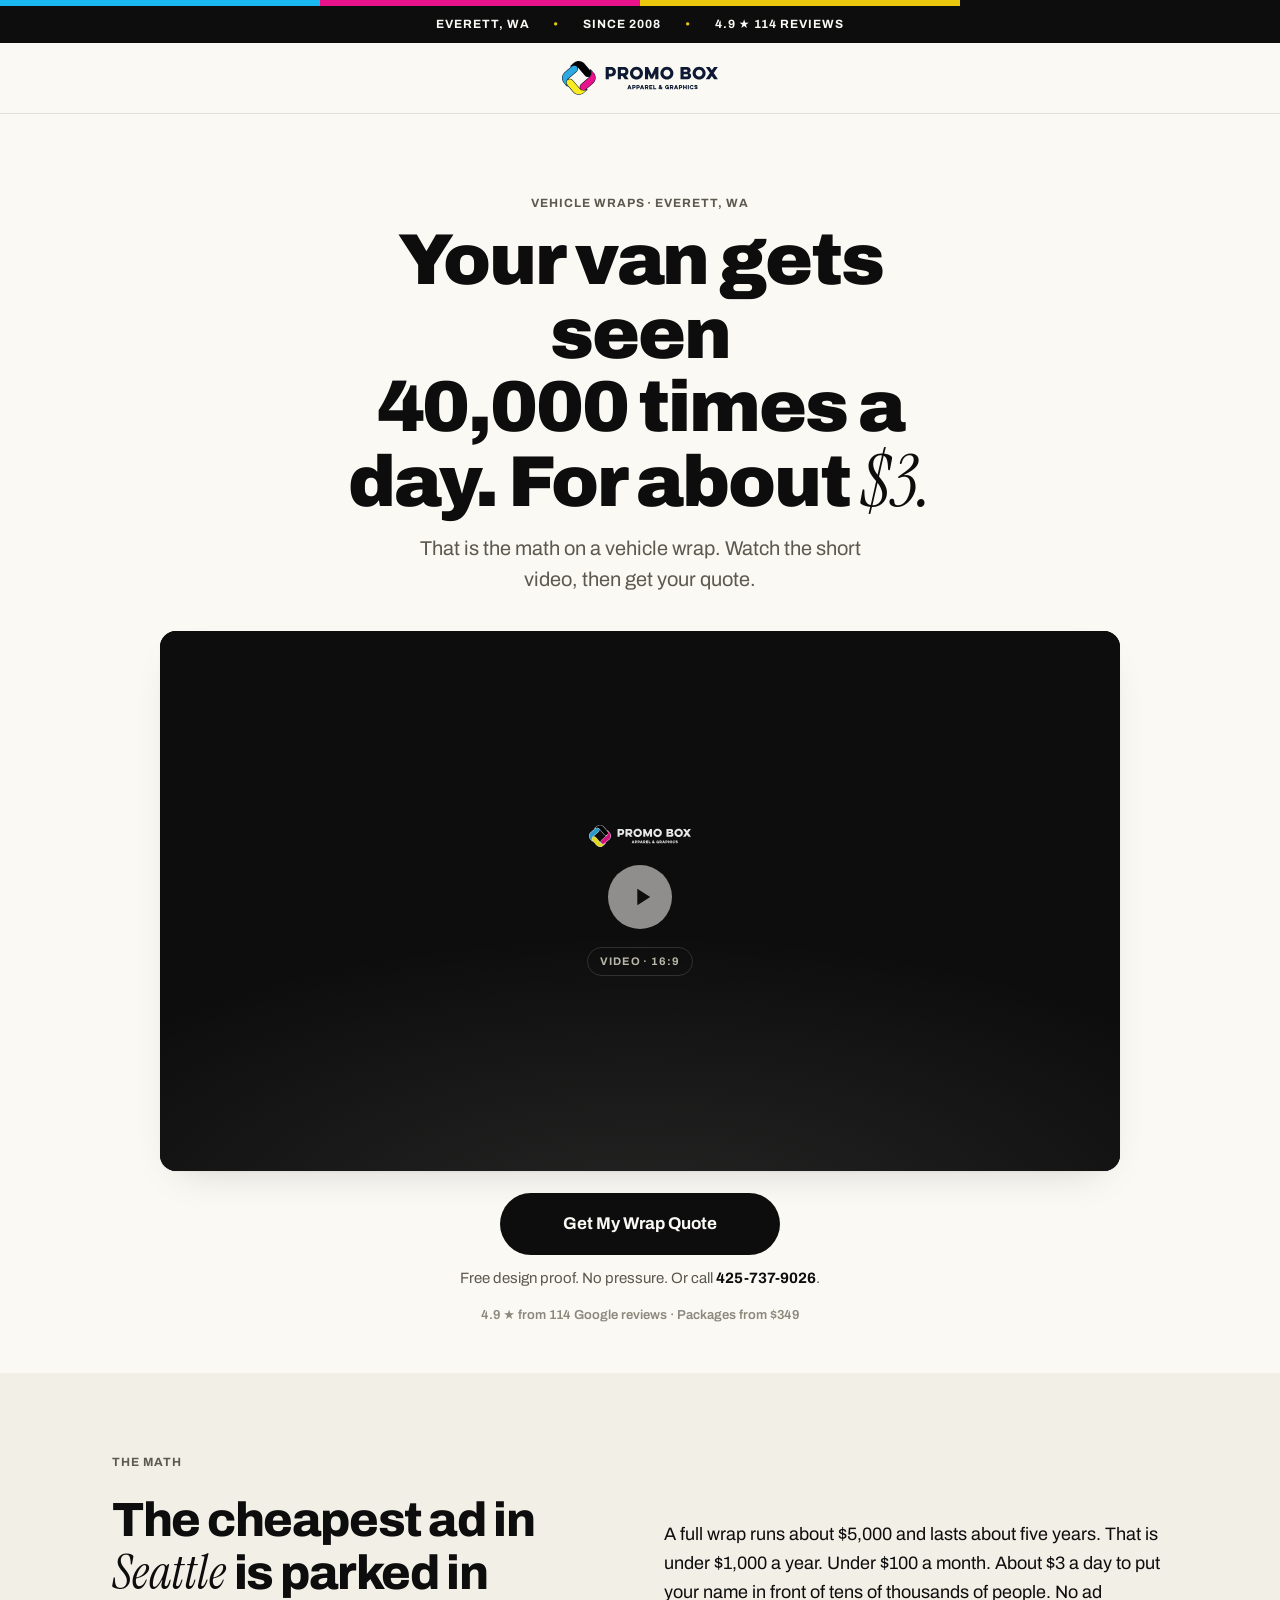
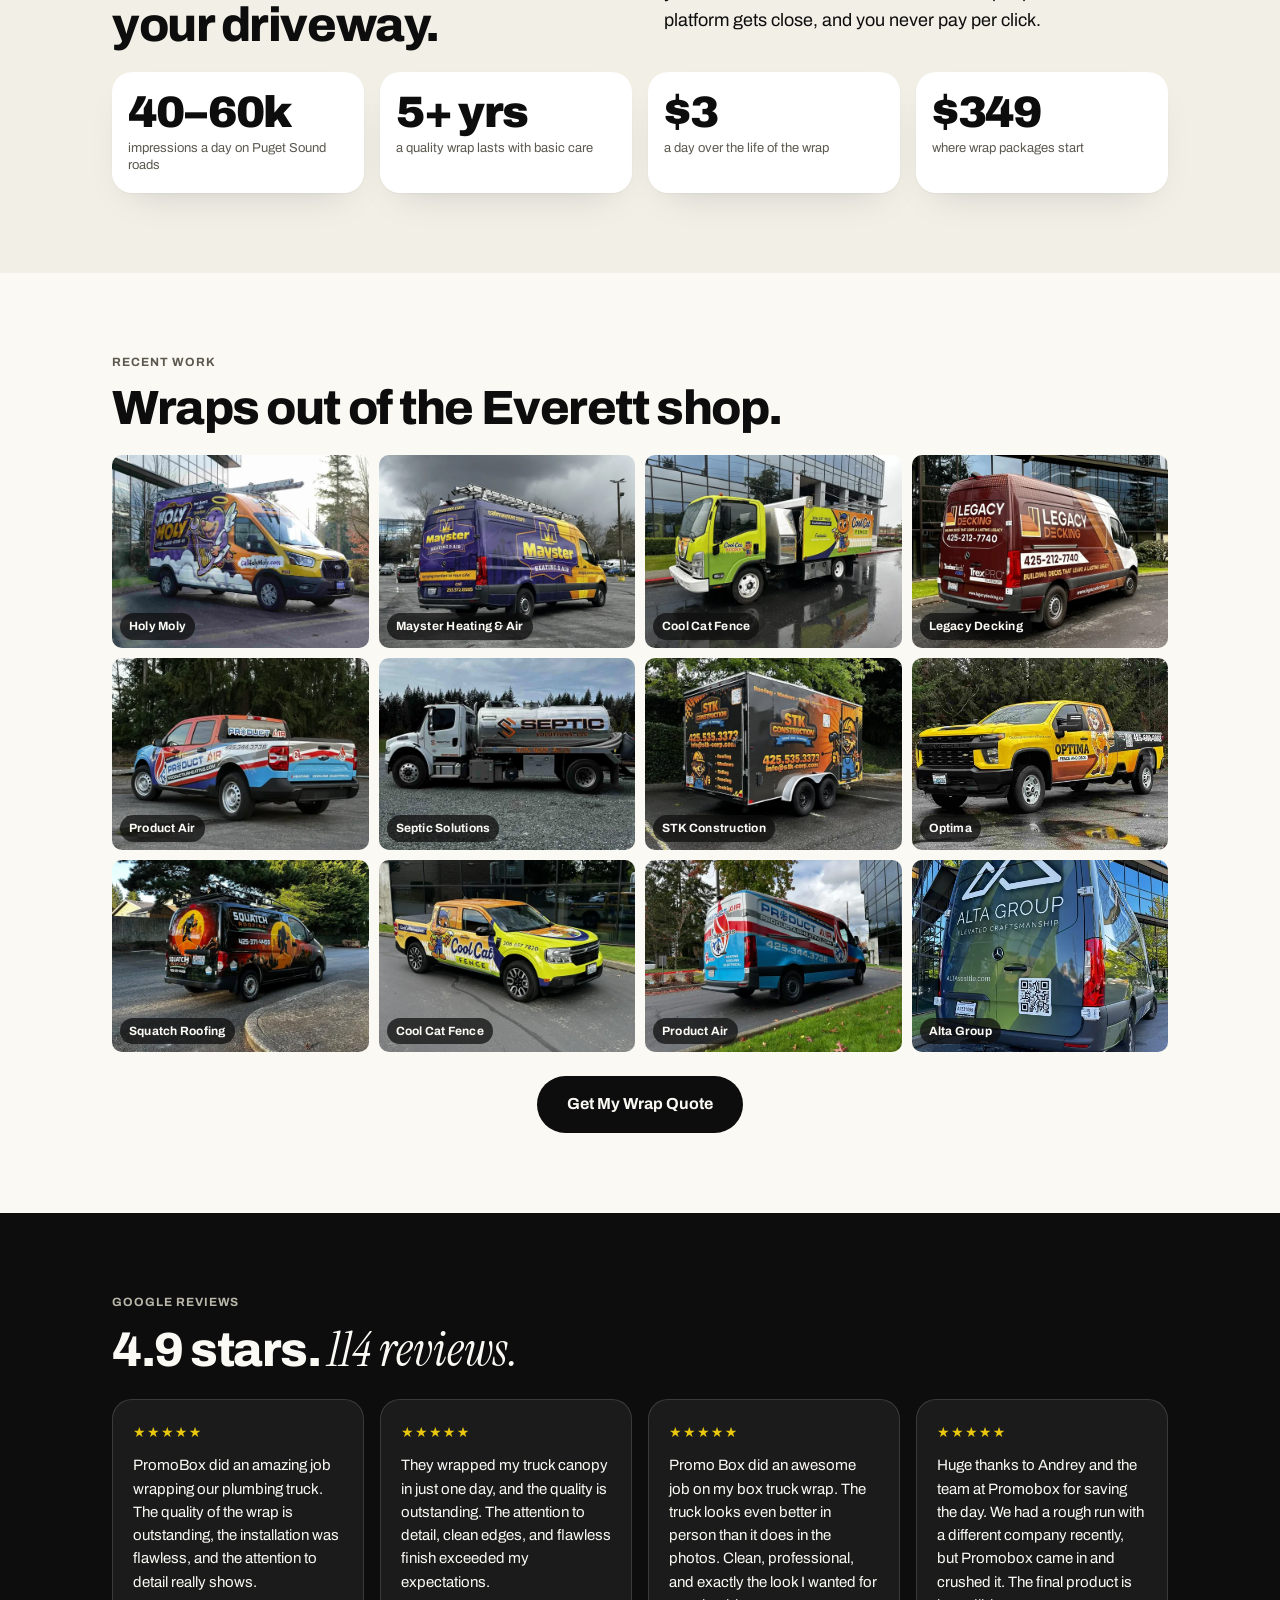
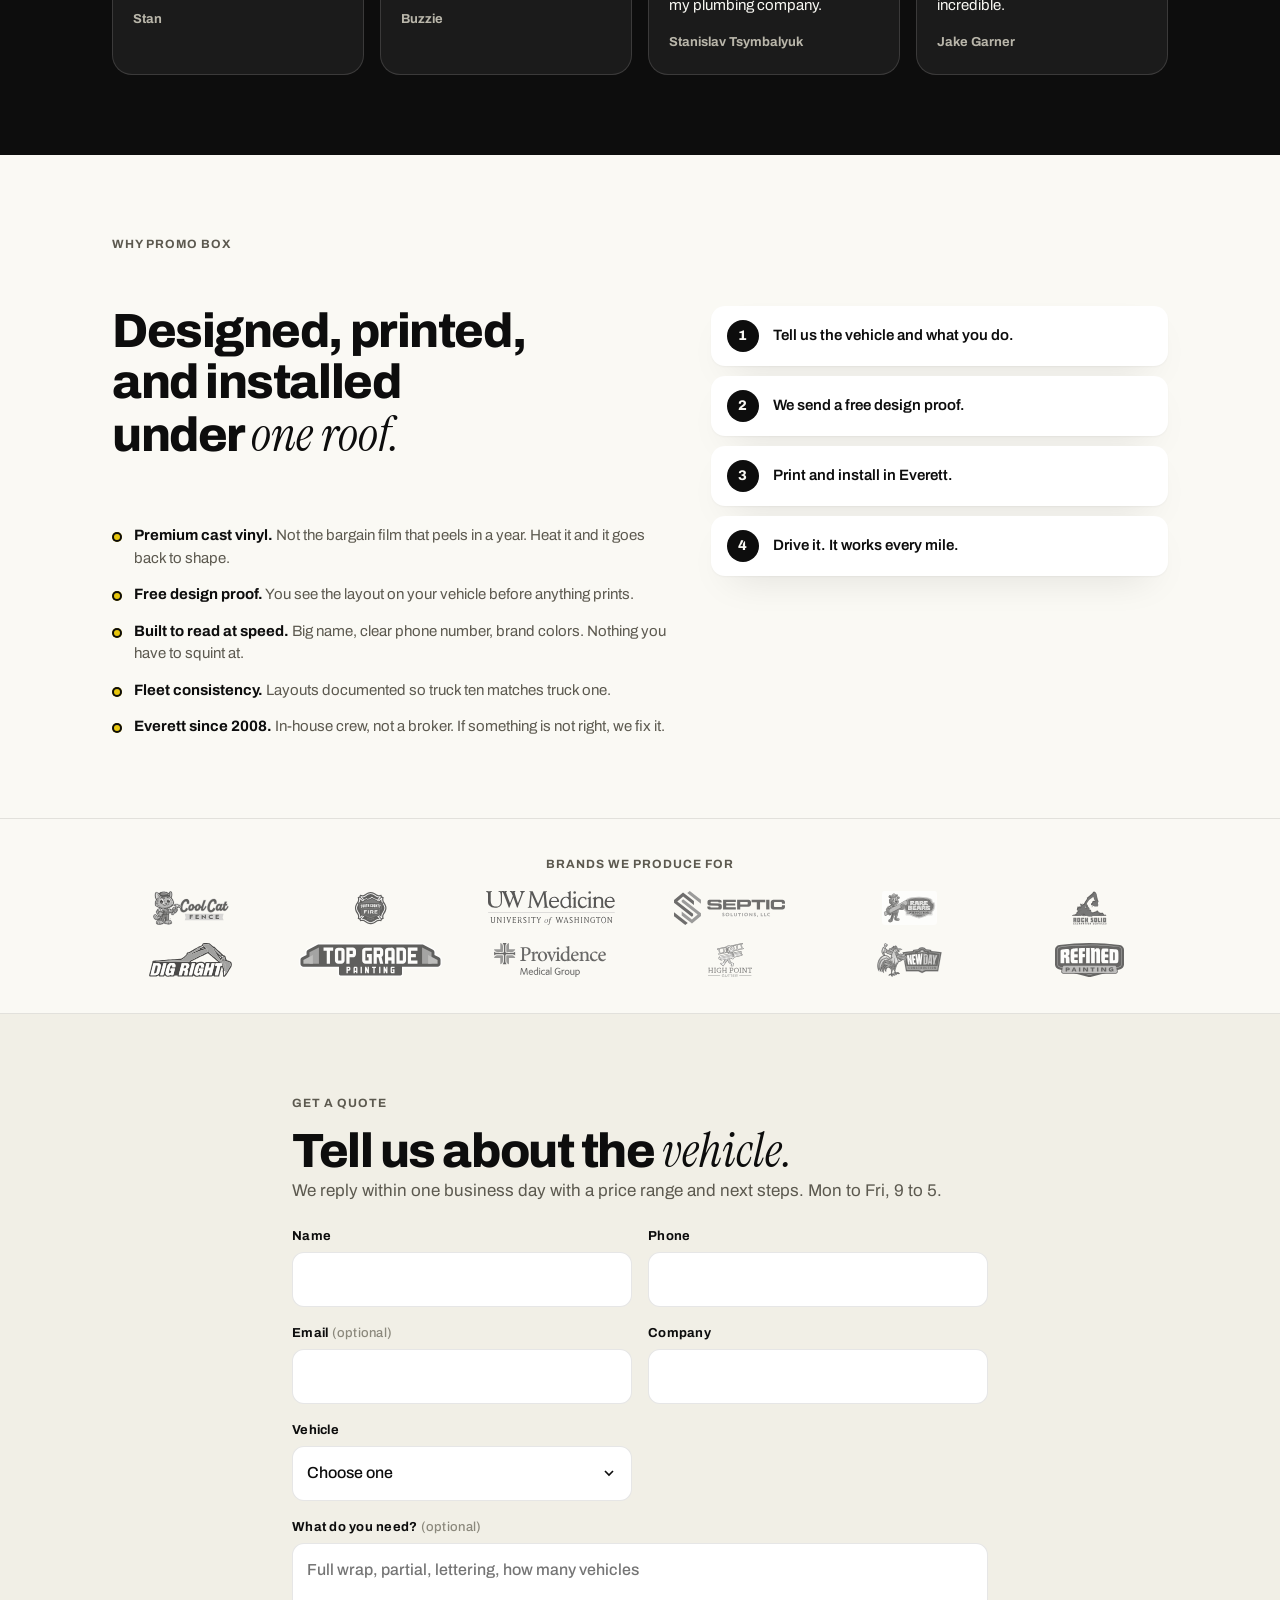
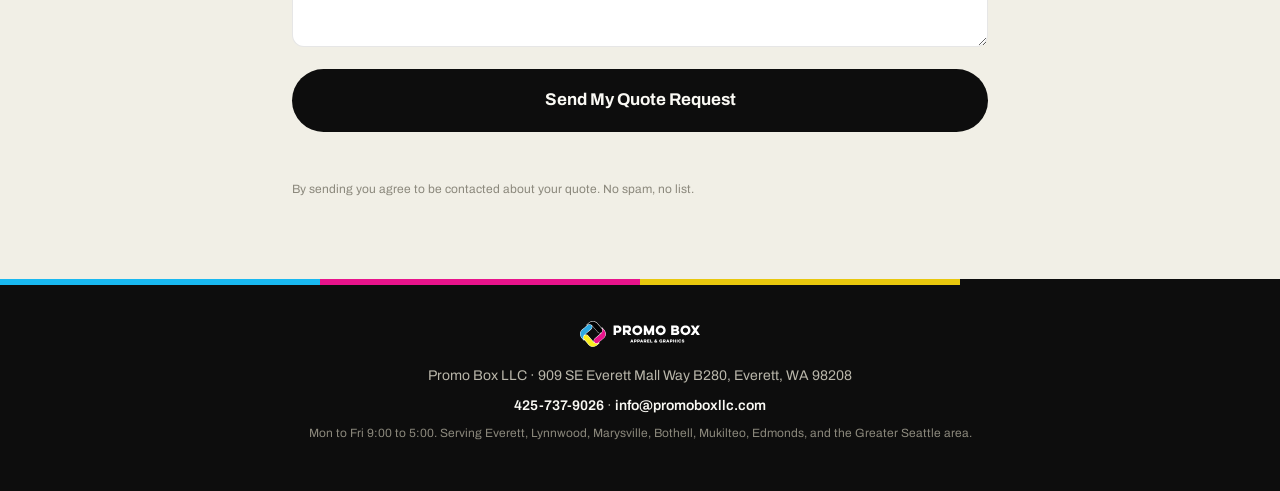
==== index.html @ 8020ee24 "Promo Box VSL funnel: mobile-first page, 16:9 video slot, quote form, lead worker Co-Authored-By: Cl" ====
<!doctype html>
<html lang="en">
<head>
<meta charset="utf-8">
<meta name="viewport" content="width=device-width, initial-scale=1, viewport-fit=cover">
<title>Vehicle Wraps in Everett, WA | Promo Box</title>
<meta name="description" content="A wrapped van gets seen 40 to 60 thousand times a day for about $3. Promo Box designs, prints, and installs vehicle wraps in Everett, WA. Packages from $349.">
<meta name="robots" content="noindex, nofollow">
<meta property="og:title" content="Your van gets seen 40,000 times a day. For about $3.">
<meta property="og:description" content="Vehicle wraps designed, printed, and installed in Everett, WA since 2008. Watch the video, get a quote.">
<meta property="og:image" content="assets/wraps/holymoly-van-1200.webp">
<link rel="icon" type="image/png" href="assets/favicon.png">
<link rel="preconnect" href="https://fonts.googleapis.com">
<link rel="preconnect" href="https://fonts.gstatic.com" crossorigin>
<link rel="stylesheet" href="https://fonts.googleapis.com/css2?family=Archivo:wght@400;500;600;700;800;900&family=Instrument+Serif:ital@0;1&display=swap">
<link rel="stylesheet" href="styles.css?v=1">
</head>
<body>

<div class="cmyk-bar" aria-hidden="true"><span></span><span></span><span></span><span></span></div>

<div class="announce"><div class="announce-inner">
  <span>Everett, WA</span><span class="dot">•</span><span>Since 2008</span><span class="dot">•</span><span>4.9 ★ 114 reviews</span>
</div></div>

<header class="site-header">
  <span class="logo"><img src="assets/logo.svg" alt="Promo Box Apparel &amp; Graphics" width="299" height="65"></span>
</header>

<main>

<section class="hero" id="top">
  <div class="wrap">
    <p class="eyebrow">Vehicle wraps · Everett, WA</p>
    <h1>Your van gets seen <span class="nowrap">40,000 times</span> a day. <span class="nowrap">For about <span class="em">$3.</span></span></h1>
    <p class="sub">That is the math on a vehicle wrap. Watch the short video, then get your quote.</p>
  </div>

  <div class="vsl-wrap">
    <div class="vsl" id="vsl" data-state="empty">
      <div class="vsl-placeholder" aria-label="Video">
        <img class="vsl-mark" src="assets/logo-white.svg" alt="" width="299" height="65">
        <button class="vsl-play" type="button" aria-label="Play video">
          <svg viewBox="0 0 24 24" width="28" height="28" aria-hidden="true"><path d="M8 5v14l11-7z" fill="currentColor"/></svg>
        </button>
        <span class="vsl-slot-label">Video · 16:9</span>
      </div>
    </div>
  </div>

  <div class="wrap hero-cta" id="hero-cta">
    <a class="btn btn-primary btn-lg" href="#quote">Get My Wrap Quote</a>
    <p class="cta-note">Free design proof. No pressure. Or call <a href="tel:+14257379026">425-737-9026</a>.</p>
    <p class="proof-line">4.9 ★ from 114 Google reviews · Packages from $349</p>
  </div>
</section>

<section class="math">
  <div class="wrap">
    <p class="eyebrow">The math</p>
    <h2>The cheapest ad in <span class="em">Seattle</span> is parked in your driveway.</h2>
    <div class="stats">
      <div class="stat"><strong>40–60k</strong><span>impressions a day on Puget Sound roads</span></div>
      <div class="stat"><strong>5+ yrs</strong><span>a quality wrap lasts with basic care</span></div>
      <div class="stat"><strong>$3</strong><span>a day over the life of the wrap</span></div>
      <div class="stat"><strong>$349</strong><span>where wrap packages start</span></div>
    </div>
    <p class="math-copy">A full wrap runs about $5,000 and lasts about five years. That is under $1,000 a year. Under $100 a month. About $3 a day to put your name in front of tens of thousands of people. No ad platform gets close, and you never pay per click.</p>
  </div>
</section>

<section class="work">
  <div class="wrap">
    <p class="eyebrow">Recent work</p>
    <h2>Wraps out of the Everett shop.</h2>
  </div>
  <div class="grid" id="work-grid">
    <figure><img src="assets/wraps/holymoly-van-640.webp" srcset="/assets/wraps/holymoly-van-640.webp 640w, /assets/wraps/holymoly-van-1200.webp 1200w" sizes="(min-width:720px) 33vw, 50vw" alt="Holy Moly van wrap" loading="lazy" width="1200" height="900"><figcaption>Holy Moly</figcaption></figure>
    <figure><img src="assets/wraps/mayster-van-640.webp" srcset="/assets/wraps/mayster-van-640.webp 640w, /assets/wraps/mayster-van-1200.webp 1200w" sizes="(min-width:720px) 33vw, 50vw" alt="Mayster Heating and Air van wrap" loading="lazy" width="1200" height="900"><figcaption>Mayster Heating &amp; Air</figcaption></figure>
    <figure><img src="assets/wraps/coolcat-truck-640.webp" srcset="/assets/wraps/coolcat-truck-640.webp 640w, /assets/wraps/coolcat-truck-1200.webp 1200w" sizes="(min-width:720px) 33vw, 50vw" alt="Cool Cat Fence truck wrap" loading="lazy" width="1200" height="900"><figcaption>Cool Cat Fence</figcaption></figure>
    <figure><img src="assets/wraps/legacy-decking-van-640.webp" srcset="/assets/wraps/legacy-decking-van-640.webp 640w, /assets/wraps/legacy-decking-van-1200.webp 1200w" sizes="(min-width:720px) 33vw, 50vw" alt="Legacy Decking van wrap" loading="lazy" width="1200" height="900"><figcaption>Legacy Decking</figcaption></figure>
    <figure><img src="assets/wraps/productair-pickup-640.webp" srcset="/assets/wraps/productair-pickup-640.webp 640w, /assets/wraps/productair-pickup-1200.webp 1200w" sizes="(min-width:720px) 33vw, 50vw" alt="Product Air pickup wrap" loading="lazy" width="1200" height="900"><figcaption>Product Air</figcaption></figure>
    <figure><img src="assets/wraps/septic-truck-640.webp" srcset="/assets/wraps/septic-truck-640.webp 640w, /assets/wraps/septic-truck-1200.webp 1200w" sizes="(min-width:720px) 33vw, 50vw" alt="Septic Solutions truck wrap" loading="lazy" width="1200" height="900"><figcaption>Septic Solutions</figcaption></figure>
    <figure><img src="assets/wraps/stk-trailer-640.webp" srcset="/assets/wraps/stk-trailer-640.webp 640w, /assets/wraps/stk-trailer-1200.webp 1200w" sizes="(min-width:720px) 33vw, 50vw" alt="STK Construction trailer wrap" loading="lazy" width="1200" height="900"><figcaption>STK Construction</figcaption></figure>
    <figure><img src="assets/wraps/optima-pickup-640.webp" srcset="/assets/wraps/optima-pickup-640.webp 640w, /assets/wraps/optima-pickup-1200.webp 1200w" sizes="(min-width:720px) 33vw, 50vw" alt="Optima pickup wrap" loading="lazy" width="1200" height="900"><figcaption>Optima</figcaption></figure>
    <figure><img src="assets/wraps/squatch-van-640.webp" srcset="/assets/wraps/squatch-van-640.webp 640w, /assets/wraps/squatch-van-1200.webp 1200w" sizes="(min-width:720px) 33vw, 50vw" alt="Squatch Roofing van wrap" loading="lazy" width="1200" height="900"><figcaption>Squatch Roofing</figcaption></figure>
    <figure><img src="assets/wraps/coolcat-pickup-640.webp" srcset="/assets/wraps/coolcat-pickup-640.webp 640w, /assets/wraps/coolcat-pickup-1200.webp 1200w" sizes="(min-width:720px) 33vw, 50vw" alt="Cool Cat Fence pickup wrap" loading="lazy" width="1200" height="900"><figcaption>Cool Cat Fence</figcaption></figure>
    <figure><img src="assets/wraps/productair-van-640.webp" srcset="/assets/wraps/productair-van-640.webp 640w, /assets/wraps/productair-van-1200.webp 1200w" sizes="(min-width:720px) 33vw, 50vw" alt="Product Air van wrap" loading="lazy" width="1200" height="900"><figcaption>Product Air</figcaption></figure>
    <figure><img src="assets/wraps/alta-van-640.webp" srcset="/assets/wraps/alta-van-640.webp 640w, /assets/wraps/alta-van-1200.webp 1200w" sizes="(min-width:720px) 33vw, 50vw" alt="Alta Group van wrap" loading="lazy" width="1200" height="900"><figcaption>Alta Group</figcaption></figure>
  </div>
  <div class="wrap center"><a class="btn btn-primary" href="#quote">Get My Wrap Quote</a></div>
</section>

<section class="reviews">
  <div class="wrap">
    <p class="eyebrow">Google reviews</p>
    <h2>4.9 stars. <span class="em">114 reviews.</span></h2>
    <div class="review-list">
      <blockquote><span class="stars">★★★★★</span><p>PromoBox did an amazing job wrapping our plumbing truck. The quality of the wrap is outstanding, the installation was flawless, and the attention to detail really shows.</p><cite>Stan</cite></blockquote>
      <blockquote><span class="stars">★★★★★</span><p>They wrapped my truck canopy in just one day, and the quality is outstanding. The attention to detail, clean edges, and flawless finish exceeded my expectations.</p><cite>Buzzie</cite></blockquote>
      <blockquote><span class="stars">★★★★★</span><p>Promo Box did an awesome job on my box truck wrap. The truck looks even better in person than it does in the photos. Clean, professional, and exactly the look I wanted for my plumbing company.</p><cite>Stanislav Tsymbalyuk</cite></blockquote>
      <blockquote><span class="stars">★★★★★</span><p>Huge thanks to Andrey and the team at Promobox for saving the day. We had a rough run with a different company recently, but Promobox came in and crushed it. The final product is incredible.</p><cite>Jake Garner</cite></blockquote>
    </div>
  </div>
</section>

<section class="why">
  <div class="wrap">
    <p class="eyebrow">Why Promo Box</p>
    <h2>Designed, printed, and installed under <span class="em">one roof.</span></h2>
    <ul class="why-list">
      <li><strong>Premium cast vinyl.</strong> Not the bargain film that peels in a year. Heat it and it goes back to shape.</li>
      <li><strong>Free design proof.</strong> You see the layout on your vehicle before anything prints.</li>
      <li><strong>Built to read at speed.</strong> Big name, clear phone number, brand colors. Nothing you have to squint at.</li>
      <li><strong>Fleet consistency.</strong> Layouts documented so truck ten matches truck one.</li>
      <li><strong>Everett since 2008.</strong> In-house crew, not a broker. If something is not right, we fix it.</li>
    </ul>
    <div class="steps">
      <div class="step"><span>1</span><p>Tell us the vehicle and what you do.</p></div>
      <div class="step"><span>2</span><p>We send a free design proof.</p></div>
      <div class="step"><span>3</span><p>Print and install in Everett.</p></div>
      <div class="step"><span>4</span><p>Drive it. It works every mile.</p></div>
    </div>
  </div>
</section>

<section class="partners">
  <div class="wrap">
    <p class="eyebrow center">Brands we produce for</p>
    <div class="logo-row">
      <img src="assets/logos/cool-cat-logo-color.svg" alt="Cool Cat Fence" loading="lazy">
      <img src="assets/logos/south-county-fire.svg" alt="South County Fire" loading="lazy">
      <img src="assets/logos/uw-medicine.svg" alt="UW Medicine" loading="lazy">
      <img src="assets/logos/septic-solutions.svg" alt="Septic Solutions" loading="lazy">
      <img src="assets/logos/rare-bears-small-sti.svg" alt="Rare Bears Fencing" loading="lazy">
      <img src="assets/logos/rock-solid.svg" alt="Rock Solid" loading="lazy">
      <img src="assets/logos/dig-right.svg" alt="Dig Right" loading="lazy">
      <img src="assets/logos/top-grade.svg" alt="Top Grade" loading="lazy">
      <img src="assets/logos/providence.svg" alt="Providence" loading="lazy">
      <img src="assets/logos/high-point.svg" alt="High Point" loading="lazy">
      <img src="assets/logos/new-day.svg" alt="New Day" loading="lazy">
      <img src="assets/logos/refined.svg" alt="Refined" loading="lazy">
    </div>
  </div>
</section>

<section class="quote" id="quote">
  <div class="wrap">
    <p class="eyebrow">Get a quote</p>
    <h2>Tell us about the <span class="em">vehicle.</span></h2>
    <p class="sub">We reply within one business day with a price range and next steps. Mon to Fri, 9 to 5.</p>
    <form id="quote-form" novalidate>
      <label>Name<input type="text" name="name" autocomplete="name" required></label>
      <label>Phone<input type="tel" name="phone" autocomplete="tel" inputmode="tel" required></label>
      <label><span class="lbl">Email <span class="opt">(optional)</span></span><input type="email" name="email" autocomplete="email" inputmode="email"></label>
      <label>Company<input type="text" name="company_name" autocomplete="organization"></label>
      <label>Vehicle
        <select name="vehicle" required>
          <option value="">Choose one</option>
          <option>Van</option><option>Pickup truck</option><option>Box truck</option><option>Trailer</option><option>Car or SUV</option><option>Fleet (3 or more)</option><option>Other</option>
        </select>
      </label>
      <label><span class="lbl">What do you need? <span class="opt">(optional)</span></span><textarea name="description" rows="3" placeholder="Full wrap, partial, lettering, how many vehicles"></textarea></label>
      <div class="hp" aria-hidden="true"><label>Website<input type="text" name="website" tabindex="-1" autocomplete="off"></label></div>
      <button class="btn btn-primary btn-lg" type="submit">Send My Quote Request</button>
      <p class="form-status" id="form-status" role="status" aria-live="polite"></p>
      <p class="micro">By sending you agree to be contacted about your quote. No spam, no list.</p>
    </form>
    <div class="form-done" id="form-done" hidden>
      <h3>Got it.</h3>
      <p>We will call or text within one business day. Need it faster? Call <a href="tel:+14257379026">425-737-9026</a>.</p>
    </div>
  </div>
</section>

</main>

<footer class="site-footer">
  <div class="cmyk-bar" aria-hidden="true"><span></span><span></span><span></span><span></span></div>
  <div class="wrap">
    <img class="footer-logo" src="assets/logo-white.svg" alt="Promo Box" width="299" height="65">
    <p>Promo Box LLC · 909 SE Everett Mall Way B280, Everett, WA 98208</p>
    <p><a href="tel:+14257379026">425-737-9026</a> · <a href="mailto:info@promoboxllc.com">info@promoboxllc.com</a></p>
    <p class="micro">Mon to Fri 9:00 to 5:00. Serving Everett, Lynnwood, Marysville, Bothell, Mukilteo, Edmonds, and the Greater Seattle area.</p>
  </div>
</footer>

<div class="sticky-cta" id="sticky-cta" hidden>
  <a class="btn btn-primary" href="#quote">Get My Wrap Quote</a>
  <a class="btn btn-ghost on-dark" href="tel:+14257379026" aria-label="Call 425-737-9026">Call</a>
</div>

<script src="app.js?v=1" defer></script>
</body>
</html>
---- styles.css ----
/* PROMO BOX VSL funnel. Brand law: ~/promobox-store/site/styles.css ("Press Check"). Mobile first. */
:root {
  --canvas:#FAF9F4; --card:#F1EFE6; --white:#fff; --ink:#0D0D0D; --ink-2:#5C594F; --ink-3:#8B887C;
  --on-dark:#FAF9F4; --on-dark-sub:#B9B6AA; --yellow:#E8C70D; --yellow-ink:#141200; --navy:#0B2D74;
  --magenta:#E8138B; --cyan:#19B8F0; --line:rgba(13,13,13,.10); --line-dark:rgba(250,249,244,.14);
  --r-card:20px; --r-media:16px; --r-input:12px; --r-pill:999px;
  --shadow-card:0 1px 2px rgba(13,13,13,.04),0 16px 40px -20px rgba(13,13,13,.18);
  --max-w:1120px; --gutter:20px; --sec-y:56px;
  --ease:cubic-bezier(.2,.7,.3,1); --fast:150ms;
  --disp:'Archivo',system-ui,sans-serif; --serif:'Instrument Serif',Georgia,serif;
}
*{margin:0;padding:0;box-sizing:border-box}
html{scroll-behavior:smooth;-webkit-text-size-adjust:100%}
@media (prefers-reduced-motion:reduce){html{scroll-behavior:auto}*,*::before,*::after{animation:none!important;transition:none!important}}
body{font-family:var(--disp);font-size:1rem;line-height:1.55;color:var(--ink);background:var(--canvas);overflow-x:hidden}
img{max-width:100%;display:block}
a{color:inherit}
button,input,select,textarea{font:inherit}
[hidden]{display:none!important}
.wrap{max-width:var(--max-w);margin:0 auto;padding:0 var(--gutter)}
.center{text-align:center}
.nowrap{white-space:nowrap}

/* type */
h1{font-size:clamp(2.1rem,8.5vw,4.5rem);font-weight:900;line-height:1.02;letter-spacing:-.03em}
h2{font-size:clamp(1.75rem,6.5vw,3rem);font-weight:800;line-height:1.08;letter-spacing:-.03em}
h3{font-size:1.5rem;font-weight:800;letter-spacing:-.01em;line-height:1.2}
.em{font-family:var(--serif);font-style:italic;font-weight:400;letter-spacing:0}
.eyebrow{font-size:.75rem;font-weight:700;letter-spacing:.08em;text-transform:uppercase;color:var(--ink-2);margin-bottom:12px}
.sub{font-size:1.0625rem;color:var(--ink-2);line-height:1.55}
.micro{font-size:.75rem;color:var(--ink-3)}

/* devices */
.cmyk-bar{display:flex;height:6px;width:100%}
.cmyk-bar span{flex:1}
.cmyk-bar span:nth-child(1){background:var(--cyan)}
.cmyk-bar span:nth-child(2){background:var(--magenta)}
.cmyk-bar span:nth-child(3){background:var(--yellow)}
.cmyk-bar span:nth-child(4){background:var(--ink)}

/* buttons */
.btn{display:inline-flex;align-items:center;justify-content:center;gap:8px;border-radius:var(--r-pill);font-weight:700;text-decoration:none;border:none;cursor:pointer;
  transition:background var(--fast) var(--ease),color var(--fast) var(--ease),transform var(--fast) var(--ease)}
.btn:active{transform:scale(.98)}
.btn:focus-visible{outline:3px solid var(--navy);outline-offset:2px}
.btn-primary{background:var(--ink);color:var(--on-dark);padding:16px 30px;font-size:1rem}
.btn-primary:hover{background:var(--yellow);color:var(--yellow-ink)}
.btn-primary:disabled{background:var(--ink-3);cursor:not-allowed}
.btn-lg{padding:18px 32px;font-size:1.0625rem;width:100%}
.btn-ghost{background:transparent;color:var(--ink);border:1.5px solid var(--ink);padding:14.5px 28px;font-size:1rem}
.btn-ghost.on-dark{color:var(--on-dark);border-color:var(--on-dark)}
.btn-ghost.on-dark:hover{background:var(--on-dark);color:var(--ink)}

/* announce + header */
.announce{background:var(--ink);color:var(--on-dark)}
.announce-inner{display:flex;justify-content:center;gap:8px;padding:9px 12px;font-size:.625rem;font-weight:700;letter-spacing:.08em;text-transform:uppercase;white-space:nowrap;overflow:hidden}
.announce .dot{color:var(--yellow)}
.site-header{display:flex;justify-content:center;padding:18px var(--gutter);border-bottom:1px solid var(--line);background:var(--canvas)}
.logo img{height:30px;width:auto}

/* hero */
.hero{padding:40px 0 32px;text-align:center}
.hero h1{margin:0 auto 14px;max-width:13ch}
.hero .sub{max-width:34ch;margin:0 auto}
.vsl-wrap{padding:24px var(--gutter) 0}
.vsl{position:relative;aspect-ratio:16/9;width:100%;max-width:960px;margin:0 auto;border-radius:var(--r-media);overflow:hidden;background:var(--ink);box-shadow:var(--shadow-card)}
.vsl video,.vsl iframe{position:absolute;inset:0;width:100%;height:100%;border:0;display:block;background:#000}
.vsl-placeholder{position:absolute;inset:0;display:flex;flex-direction:column;align-items:center;justify-content:center;gap:18px;
  background:radial-gradient(120% 90% at 50% 110%,rgba(250,249,244,.10),transparent 60%),var(--ink)}
.vsl-mark{height:22px;width:auto;opacity:.9}
.vsl-play{width:64px;height:64px;border-radius:50%;border:none;background:var(--on-dark);color:var(--ink);display:grid;place-items:center;cursor:pointer;transition:background var(--fast) var(--ease),transform var(--fast) var(--ease)}
.vsl-play:hover{background:var(--yellow)}
.vsl-play:active{transform:scale(.96)}
.vsl-play svg{margin-left:3px}
.vsl-slot-label{font-size:.6875rem;font-weight:700;letter-spacing:.08em;text-transform:uppercase;color:var(--on-dark-sub);border:1px solid var(--line-dark);border-radius:var(--r-pill);padding:5px 12px}
.vsl[data-state="ready"] .vsl-slot-label{display:none}
.vsl[data-state="playing"] .vsl-placeholder{display:none}
.hero-cta{padding-top:22px}
.cta-note{margin-top:12px;font-size:.9375rem;color:var(--ink-2)}
.cta-note a{font-weight:700;color:var(--ink);text-decoration:none;white-space:nowrap}
.proof-line{margin-top:14px;font-size:.8125rem;font-weight:600;color:var(--ink-3)}

/* sections */
section{padding:var(--sec-y) 0}
.math{background:var(--card)}
.math h2{max-width:16ch}
.stats{display:grid;grid-template-columns:1fr 1fr;gap:12px;margin:24px 0}
.stat{background:var(--white);border-radius:var(--r-card);padding:18px 16px;box-shadow:var(--shadow-card)}
.stat strong{display:block;font-size:2rem;font-weight:900;letter-spacing:-.03em;line-height:1}
.stat span{display:block;margin-top:6px;font-size:.8125rem;color:var(--ink-2);line-height:1.35}
.math-copy{font-size:1.0625rem;line-height:1.6;max-width:56ch}

.work h2{margin-bottom:20px}
.grid{display:grid;grid-template-columns:1fr 1fr;gap:6px;padding:0 6px}
.grid figure{position:relative;border-radius:10px;overflow:hidden;background:var(--card);aspect-ratio:4/3}
.grid img{width:100%;height:100%;object-fit:cover}
.grid figcaption{position:absolute;left:8px;bottom:8px;font-size:.6875rem;font-weight:700;letter-spacing:.02em;color:var(--on-dark);background:rgba(13,13,13,.72);padding:4px 9px;border-radius:var(--r-pill)}
.work .center{padding-top:24px}
.work .center .btn{width:100%}

.reviews{background:var(--ink);color:var(--on-dark)}
.reviews .eyebrow{color:var(--on-dark-sub)}
.review-list{display:grid;gap:12px;margin-top:22px}
.review-list blockquote{background:rgba(250,249,244,.06);border:1px solid var(--line-dark);border-radius:var(--r-card);padding:20px}
.stars{color:var(--yellow);letter-spacing:.1em;font-size:.875rem}
.review-list p{margin:10px 0 12px;font-size:.9375rem;line-height:1.55}
.review-list cite{font-style:normal;font-size:.8125rem;font-weight:700;color:var(--on-dark-sub)}

.why h2{max-width:14ch}
.why-list{list-style:none;margin:22px 0 28px;display:grid;gap:14px}
.why-list li{padding-left:22px;position:relative;font-size:.9375rem;color:var(--ink-2);line-height:1.5}
.why-list li::before{content:"";position:absolute;left:0;top:.55em;width:10px;height:10px;border-radius:50%;background:var(--yellow);box-shadow:0 0 0 2px var(--ink) inset}
.why-list strong{color:var(--ink)}
.steps{display:grid;gap:10px}
.step{display:flex;gap:14px;align-items:center;background:var(--white);border-radius:14px;padding:14px 16px;box-shadow:var(--shadow-card)}
.step span{flex:none;width:32px;height:32px;border-radius:50%;background:var(--ink);color:var(--on-dark);display:grid;place-items:center;font-weight:800;font-size:.875rem}
.step p{font-size:.9375rem;font-weight:600}

.partners{padding:36px 0;border-top:1px solid var(--line);border-bottom:1px solid var(--line)}
.logo-row{display:grid;grid-template-columns:repeat(3,1fr);gap:18px 22px;align-items:center;margin-top:18px}
.logo-row img{height:34px;width:auto;max-width:100%;object-fit:contain;margin:0 auto;filter:grayscale(1);opacity:.7}

.quote{background:var(--card)}
.quote .sub{margin-bottom:22px}
form{display:grid;gap:14px}
form label{display:grid;gap:6px;font-size:.8125rem;font-weight:700;letter-spacing:.02em}
.opt{font-weight:500;color:var(--ink-3)}
input,select,textarea{width:100%;background:var(--white);border:1.5px solid var(--line);border-radius:var(--r-input);padding:14px 14px;font-size:1rem;color:var(--ink);font-weight:500;-webkit-appearance:none;appearance:none}
select{background-image:url("data:image/svg+xml,%3Csvg xmlns='http://www.w3.org/2000/svg' width='16' height='16' viewBox='0 0 24 24'%3E%3Cpath d='M6 9l6 6 6-6' fill='none' stroke='%230D0D0D' stroke-width='2.5'/%3E%3C/svg%3E");background-repeat:no-repeat;background-position:right 14px center;padding-right:40px}
input:focus,select:focus,textarea{outline:none}
input:focus,select:focus,textarea:focus{border-color:var(--ink);outline:none}
input[aria-invalid="true"],select[aria-invalid="true"]{border-color:var(--magenta)}
textarea{resize:vertical;min-height:88px}
.hp{position:absolute;left:-9999px;width:1px;height:1px;overflow:hidden}
form .btn-lg{margin-top:6px}
.form-status{font-size:.875rem;font-weight:600;color:var(--magenta);min-height:1.2em}
.form-done{background:var(--white);border-radius:var(--r-card);padding:28px 22px;box-shadow:var(--shadow-card)}
.form-done h3{margin-bottom:8px}
.form-done a{font-weight:700}

/* footer */
.site-footer{background:var(--ink);color:var(--on-dark-sub);text-align:center;font-size:.875rem}
.site-footer .wrap{padding-top:36px;padding-bottom:110px}
.footer-logo{height:26px;width:auto;margin:0 auto 18px}
.site-footer p{margin-bottom:8px}
.site-footer a{color:var(--on-dark);text-decoration:none;font-weight:600}

/* sticky bar */
.sticky-cta{position:fixed;left:0;right:0;bottom:0;z-index:50;display:flex;gap:10px;padding:10px var(--gutter) calc(10px + env(safe-area-inset-bottom));
  background:rgba(13,13,13,.92);backdrop-filter:blur(10px);-webkit-backdrop-filter:blur(10px);border-top:1px solid var(--line-dark)}
.sticky-cta .btn-primary{flex:1;background:var(--yellow);color:var(--yellow-ink);padding:14px 20px}
.sticky-cta .btn-primary:hover{background:var(--on-dark);color:var(--ink)}
.sticky-cta .btn-ghost{padding:12.5px 22px}

/* ---- tablet ---- */
@media (min-width:720px){
  :root{--gutter:32px;--sec-y:80px}
  .announce-inner{gap:24px;font-size:.75rem}
  .logo img{height:34px}
  .hero{padding:64px 0 40px}
  .hero .sub{max-width:44ch;font-size:1.125rem}
  .btn-lg{width:auto;min-width:280px}
  .stats{grid-template-columns:repeat(4,1fr);gap:16px}
  .stat strong{font-size:2.4rem}
  .grid{grid-template-columns:repeat(3,1fr);gap:10px;padding:0 var(--gutter);max-width:var(--max-w);margin:0 auto}
  .grid figcaption{font-size:.75rem}
  .work .center .btn{width:auto}
  .review-list{grid-template-columns:1fr 1fr;gap:16px}
  .why .wrap{display:grid;grid-template-columns:1.1fr .9fr;gap:40px;align-items:start}
  .why .eyebrow,.why h2{grid-column:1}
  .why-list{grid-column:1;margin-bottom:0}
  .steps{grid-column:2;grid-row:2/4;align-self:start}
  .logo-row{grid-template-columns:repeat(6,1fr)}
  form{grid-template-columns:1fr 1fr;gap:16px}
  form label:nth-child(6),form .btn-lg,.form-status,form .micro{grid-column:1/-1}
  .quote .wrap{max-width:760px}
  .site-footer .wrap{padding-bottom:110px}
}
/* ---- desktop ---- */
@media (min-width:1024px){
  .hero{padding:80px 0 48px}
  .hero .sub{font-size:1.25rem}
  .vsl-wrap{padding-top:36px}
  .stat strong{font-size:2.75rem}
  .math .wrap{display:grid;grid-template-columns:1fr 1fr;gap:12px 48px;align-items:start}
  .math .eyebrow,.math h2{grid-column:1}
  .math .stats{grid-column:1/-1;grid-template-columns:repeat(4,1fr);margin:8px 0 0}
  .math-copy{grid-column:2;grid-row:2;align-self:center;font-size:1.125rem;padding-top:8px}
  .grid{grid-template-columns:repeat(4,1fr)}
  .review-list{grid-template-columns:repeat(4,1fr)}
  .sticky-cta{display:none}
  .site-footer .wrap{padding-bottom:40px}
}
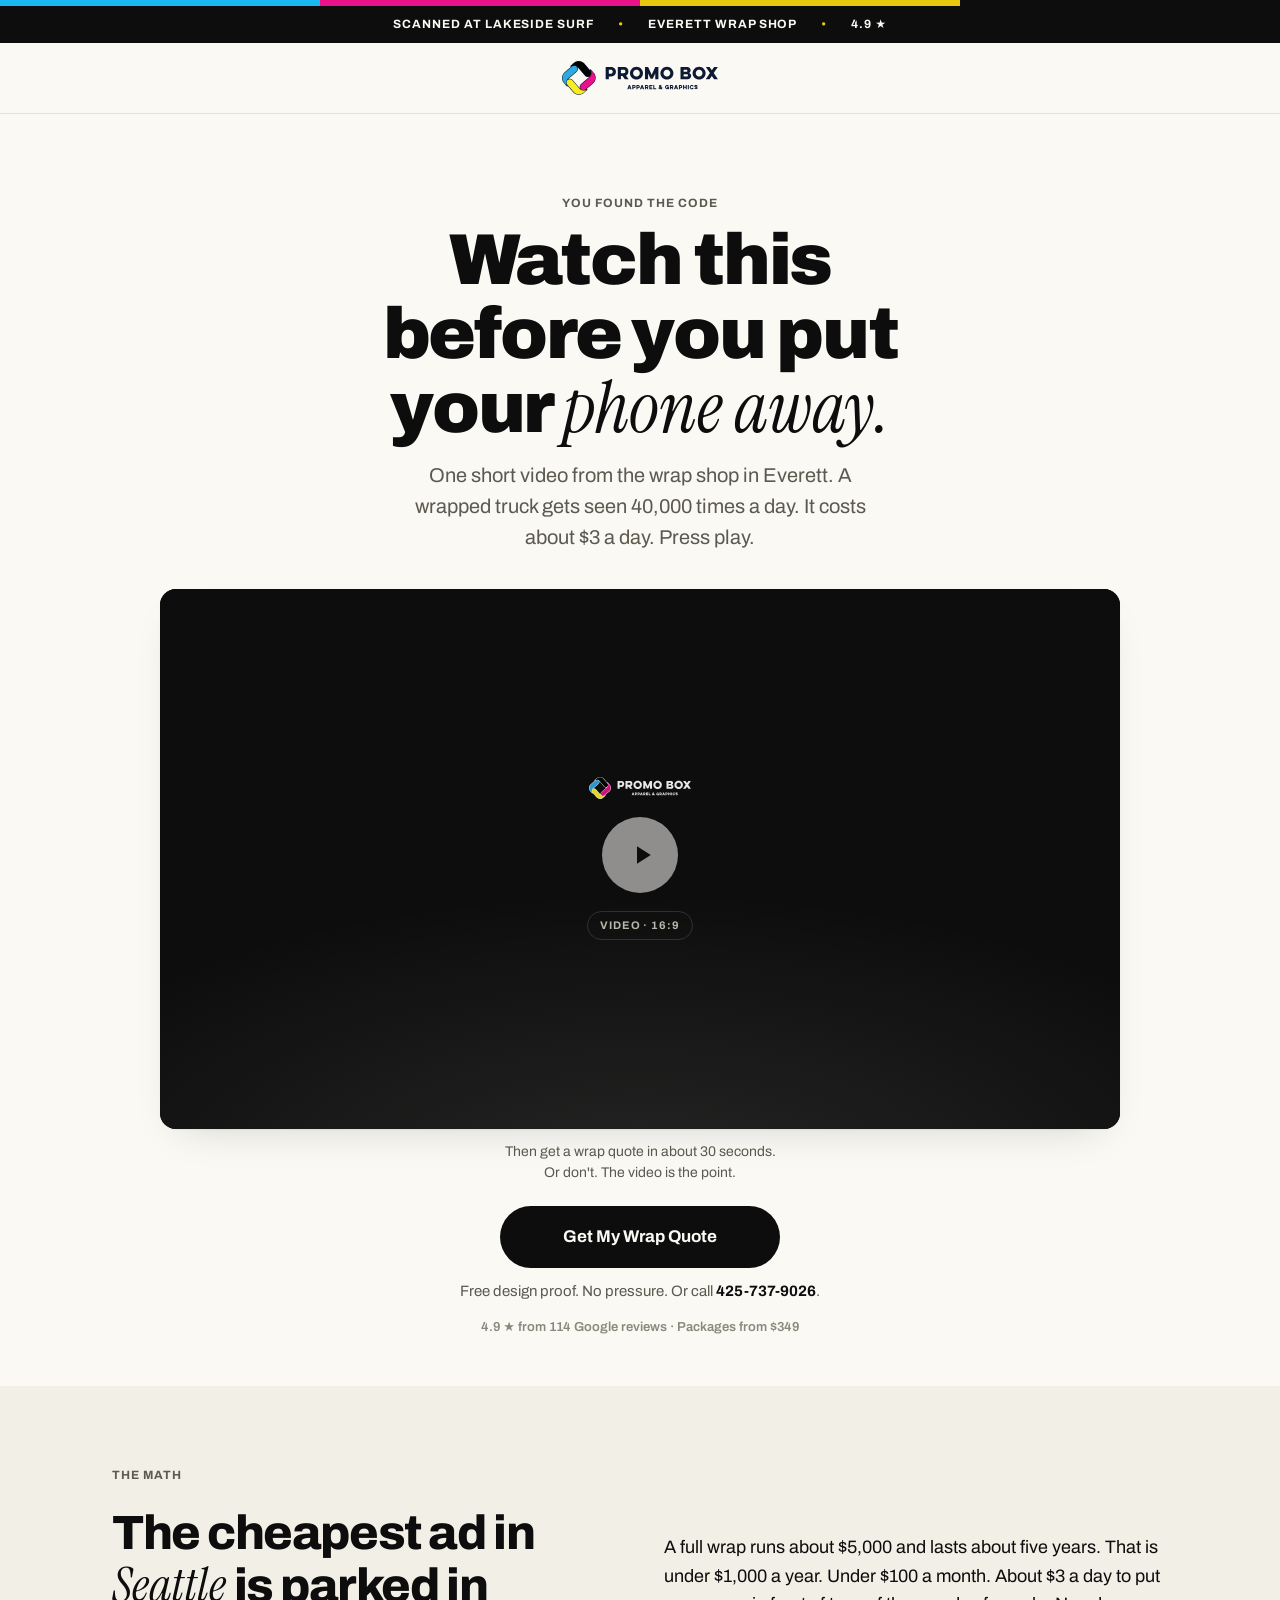
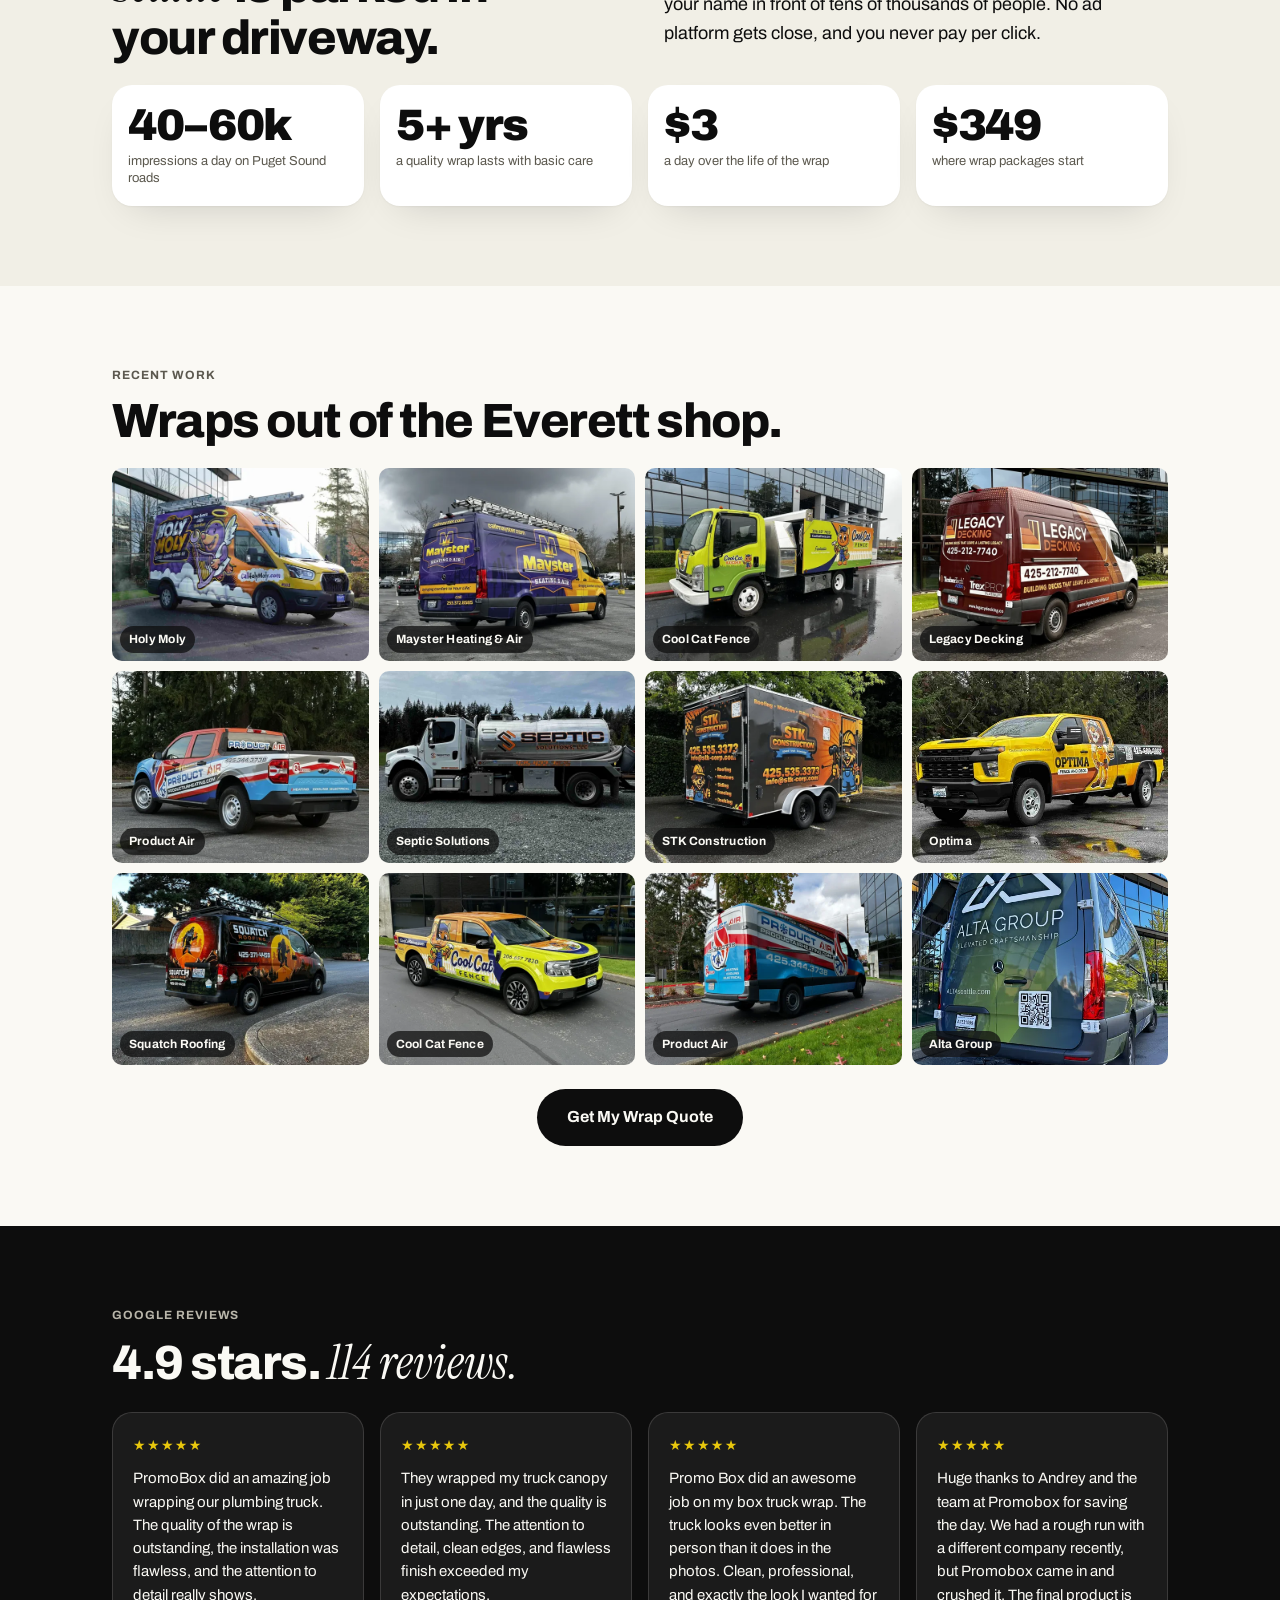
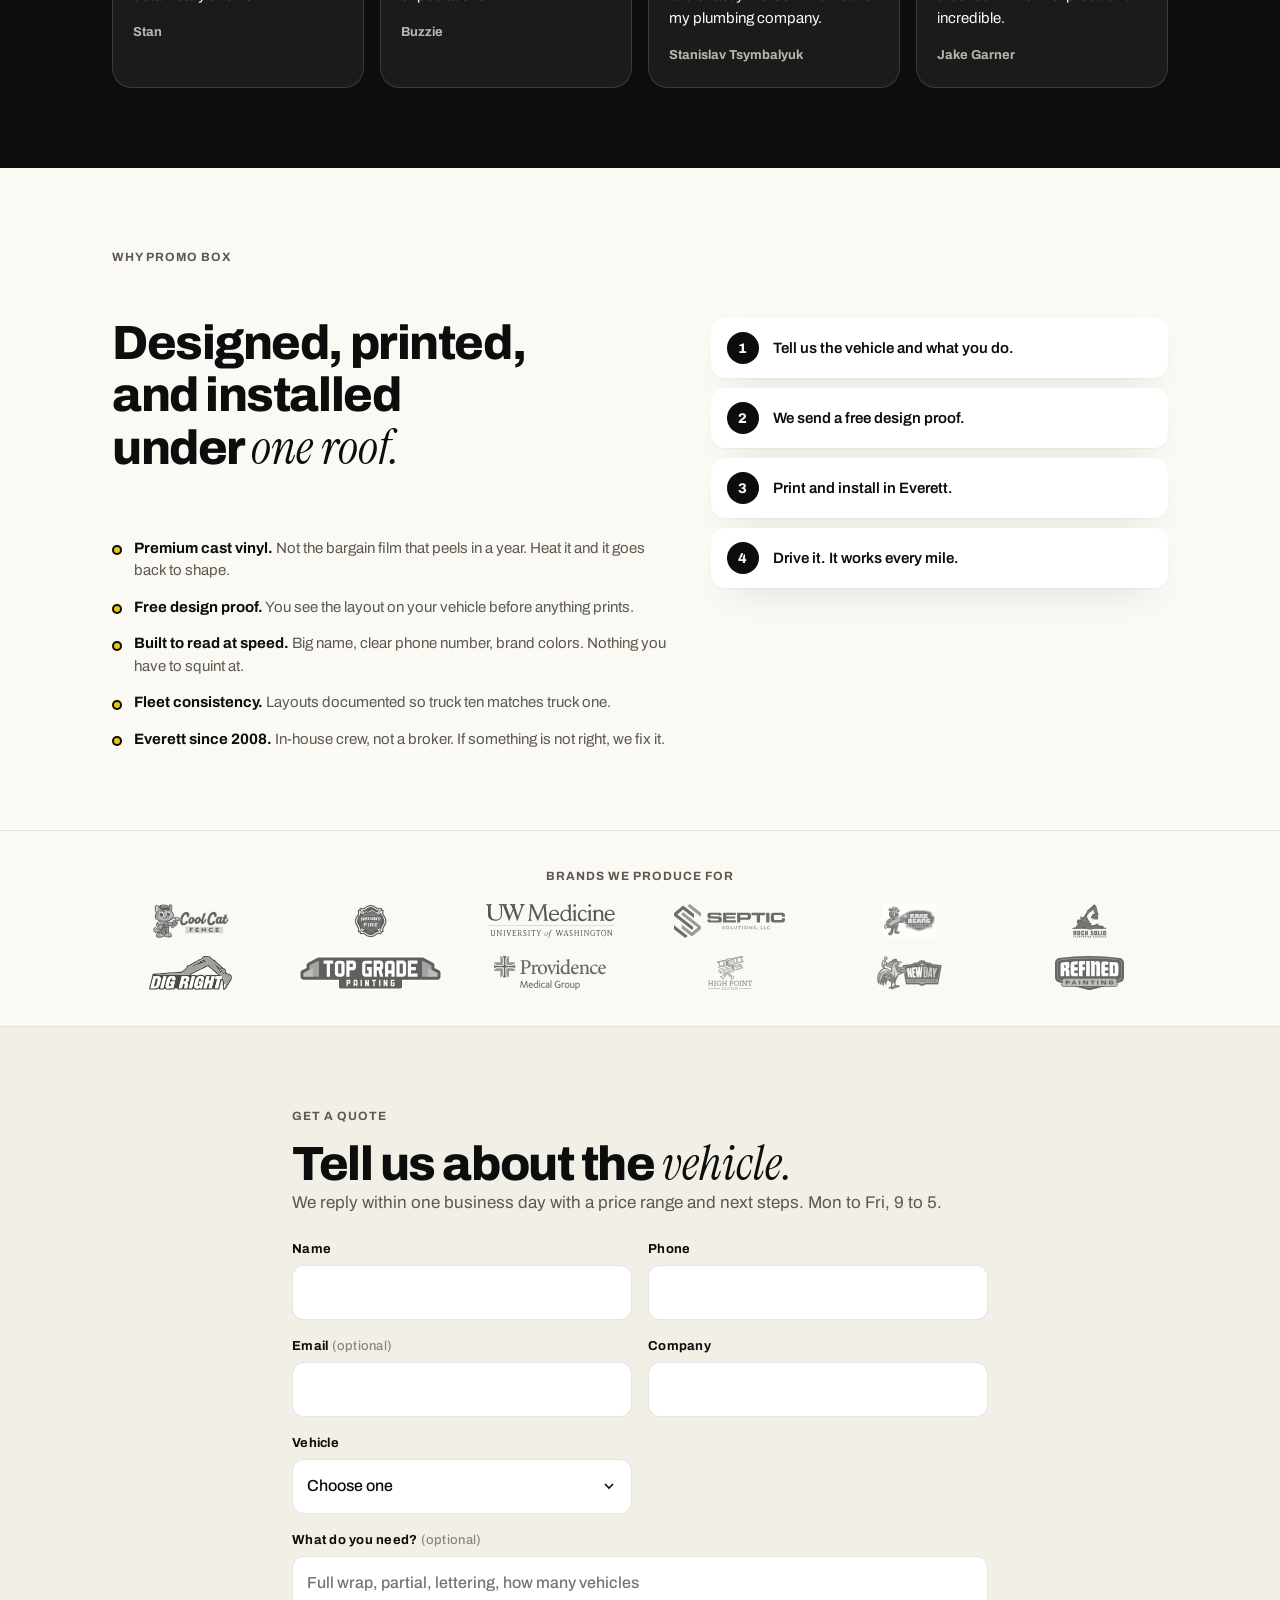
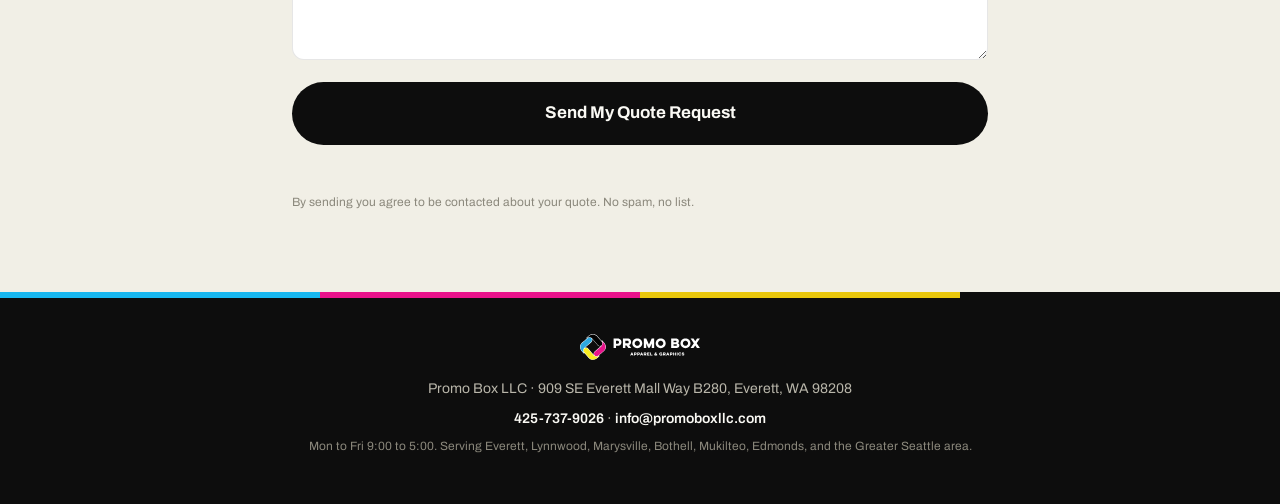
==== commit 6bec511e: "site: 2026-09-03_1551" ====
--- a/index.html
+++ b/index.html
@@ -3,10 +3,10 @@
 <head>
 <meta charset="utf-8">
 <meta name="viewport" content="width=device-width, initial-scale=1, viewport-fit=cover">
-<title>Vehicle Wraps in Everett, WA | Promo Box</title>
-<meta name="description" content="A wrapped van gets seen 40 to 60 thousand times a day for about $3. Promo Box designs, prints, and installs vehicle wraps in Everett, WA. Packages from $349.">
+<title>Watch This | Promo Box</title>
+<meta name="description" content="One short video from the Promo Box wrap shop in Everett. A wrapped truck gets seen 40,000 times a day for about $3.">
 <meta name="robots" content="noindex, nofollow">
-<meta property="og:title" content="Your van gets seen 40,000 times a day. For about $3.">
+<meta property="og:title" content="Watch this before you put your phone away.">
 <meta property="og:description" content="Vehicle wraps designed, printed, and installed in Everett, WA since 2008. Watch the video, get a quote.">
 <meta property="og:image" content="assets/wraps/holymoly-van-1200.webp">
 <link rel="icon" type="image/png" href="assets/favicon.png">
@@ -20,7 +20,7 @@
 <div class="cmyk-bar" aria-hidden="true"><span></span><span></span><span></span><span></span></div>
 
 <div class="announce"><div class="announce-inner">
-  <span>Everett, WA</span><span class="dot">•</span><span>Since 2008</span><span class="dot">•</span><span>4.9 ★ 114 reviews</span>
+  <span>Scanned at Lakeside Surf</span><span class="dot">•</span><span>Everett wrap shop</span><span class="dot">•</span><span>4.9 ★</span>
 </div></div>
 
 <header class="site-header">
@@ -31,9 +31,9 @@
 
 <section class="hero" id="top">
   <div class="wrap">
-    <p class="eyebrow">Vehicle wraps · Everett, WA</p>
-    <h1>Your van gets seen <span class="nowrap">40,000 times</span> a day. <span class="nowrap">For about <span class="em">$3.</span></span></h1>
-    <p class="sub">That is the math on a vehicle wrap. Watch the short video, then get your quote.</p>
+    <p class="eyebrow">You found the code</p>
+    <h1>Watch this before you put your <span class="em">phone away.</span></h1>
+    <p class="sub">One short video from the wrap shop in Everett. A wrapped truck gets seen 40,000 times a day. It costs about $3 a day. Press play.</p>
   </div>
 
   <div class="vsl-wrap">
@@ -41,14 +41,17 @@
       <div class="vsl-placeholder" aria-label="Video">
         <img class="vsl-mark" src="assets/logo-white.svg" alt="" width="299" height="65">
         <button class="vsl-play" type="button" aria-label="Play video">
-          <svg viewBox="0 0 24 24" width="28" height="28" aria-hidden="true"><path d="M8 5v14l11-7z" fill="currentColor"/></svg>
+          <svg viewBox="0 0 24 24" width="30" height="30" aria-hidden="true"><path d="M8 5v14l11-7z" fill="currentColor"/></svg>
         </button>
         <span class="vsl-slot-label">Video · 16:9</span>
+        <span class="vsl-tap">Tap to play</span>
       </div>
+      <button class="vsl-sound" id="vsl-sound" type="button" hidden>Tap for sound</button>
     </div>
+    <p class="vsl-under">Then get a wrap quote in about 30 seconds. Or don't. The video is the point.</p>
   </div>
 
-  <div class="wrap hero-cta" id="hero-cta">
+<div class="wrap hero-cta" id="hero-cta">
     <a class="btn btn-primary btn-lg" href="#quote">Get My Wrap Quote</a>
     <p class="cta-note">Free design proof. No pressure. Or call <a href="tel:+14257379026">425-737-9026</a>.</p>
     <p class="proof-line">4.9 ★ from 114 Google reviews · Packages from $349</p>
@@ -75,18 +78,18 @@
     <h2>Wraps out of the Everett shop.</h2>
   </div>
   <div class="grid" id="work-grid">
-    <figure><img src="assets/wraps/holymoly-van-640.webp" srcset="/assets/wraps/holymoly-van-640.webp 640w, /assets/wraps/holymoly-van-1200.webp 1200w" sizes="(min-width:720px) 33vw, 50vw" alt="Holy Moly van wrap" loading="lazy" width="1200" height="900"><figcaption>Holy Moly</figcaption></figure>
-    <figure><img src="assets/wraps/mayster-van-640.webp" srcset="/assets/wraps/mayster-van-640.webp 640w, /assets/wraps/mayster-van-1200.webp 1200w" sizes="(min-width:720px) 33vw, 50vw" alt="Mayster Heating and Air van wrap" loading="lazy" width="1200" height="900"><figcaption>Mayster Heating &amp; Air</figcaption></figure>
-    <figure><img src="assets/wraps/coolcat-truck-640.webp" srcset="/assets/wraps/coolcat-truck-640.webp 640w, /assets/wraps/coolcat-truck-1200.webp 1200w" sizes="(min-width:720px) 33vw, 50vw" alt="Cool Cat Fence truck wrap" loading="lazy" width="1200" height="900"><figcaption>Cool Cat Fence</figcaption></figure>
-    <figure><img src="assets/wraps/legacy-decking-van-640.webp" srcset="/assets/wraps/legacy-decking-van-640.webp 640w, /assets/wraps/legacy-decking-van-1200.webp 1200w" sizes="(min-width:720px) 33vw, 50vw" alt="Legacy Decking van wrap" loading="lazy" width="1200" height="900"><figcaption>Legacy Decking</figcaption></figure>
-    <figure><img src="assets/wraps/productair-pickup-640.webp" srcset="/assets/wraps/productair-pickup-640.webp 640w, /assets/wraps/productair-pickup-1200.webp 1200w" sizes="(min-width:720px) 33vw, 50vw" alt="Product Air pickup wrap" loading="lazy" width="1200" height="900"><figcaption>Product Air</figcaption></figure>
-    <figure><img src="assets/wraps/septic-truck-640.webp" srcset="/assets/wraps/septic-truck-640.webp 640w, /assets/wraps/septic-truck-1200.webp 1200w" sizes="(min-width:720px) 33vw, 50vw" alt="Septic Solutions truck wrap" loading="lazy" width="1200" height="900"><figcaption>Septic Solutions</figcaption></figure>
-    <figure><img src="assets/wraps/stk-trailer-640.webp" srcset="/assets/wraps/stk-trailer-640.webp 640w, /assets/wraps/stk-trailer-1200.webp 1200w" sizes="(min-width:720px) 33vw, 50vw" alt="STK Construction trailer wrap" loading="lazy" width="1200" height="900"><figcaption>STK Construction</figcaption></figure>
-    <figure><img src="assets/wraps/optima-pickup-640.webp" srcset="/assets/wraps/optima-pickup-640.webp 640w, /assets/wraps/optima-pickup-1200.webp 1200w" sizes="(min-width:720px) 33vw, 50vw" alt="Optima pickup wrap" loading="lazy" width="1200" height="900"><figcaption>Optima</figcaption></figure>
-    <figure><img src="assets/wraps/squatch-van-640.webp" srcset="/assets/wraps/squatch-van-640.webp 640w, /assets/wraps/squatch-van-1200.webp 1200w" sizes="(min-width:720px) 33vw, 50vw" alt="Squatch Roofing van wrap" loading="lazy" width="1200" height="900"><figcaption>Squatch Roofing</figcaption></figure>
-    <figure><img src="assets/wraps/coolcat-pickup-640.webp" srcset="/assets/wraps/coolcat-pickup-640.webp 640w, /assets/wraps/coolcat-pickup-1200.webp 1200w" sizes="(min-width:720px) 33vw, 50vw" alt="Cool Cat Fence pickup wrap" loading="lazy" width="1200" height="900"><figcaption>Cool Cat Fence</figcaption></figure>
-    <figure><img src="assets/wraps/productair-van-640.webp" srcset="/assets/wraps/productair-van-640.webp 640w, /assets/wraps/productair-van-1200.webp 1200w" sizes="(min-width:720px) 33vw, 50vw" alt="Product Air van wrap" loading="lazy" width="1200" height="900"><figcaption>Product Air</figcaption></figure>
-    <figure><img src="assets/wraps/alta-van-640.webp" srcset="/assets/wraps/alta-van-640.webp 640w, /assets/wraps/alta-van-1200.webp 1200w" sizes="(min-width:720px) 33vw, 50vw" alt="Alta Group van wrap" loading="lazy" width="1200" height="900"><figcaption>Alta Group</figcaption></figure>
+    <figure><img src="assets/wraps/holymoly-van-640.webp" srcset="assets/wraps/holymoly-van-640.webp 640w, assets/wraps/holymoly-van-1200.webp 1200w" sizes="(min-width:720px) 33vw, 50vw" alt="Holy Moly van wrap" loading="lazy" width="1200" height="900"><figcaption>Holy Moly</figcaption></figure>
+    <figure><img src="assets/wraps/mayster-van-640.webp" srcset="assets/wraps/mayster-van-640.webp 640w, assets/wraps/mayster-van-1200.webp 1200w" sizes="(min-width:720px) 33vw, 50vw" alt="Mayster Heating and Air van wrap" loading="lazy" width="1200" height="900"><figcaption>Mayster Heating &amp; Air</figcaption></figure>
+    <figure><img src="assets/wraps/coolcat-truck-640.webp" srcset="assets/wraps/coolcat-truck-640.webp 640w, assets/wraps/coolcat-truck-1200.webp 1200w" sizes="(min-width:720px) 33vw, 50vw" alt="Cool Cat Fence truck wrap" loading="lazy" width="1200" height="900"><figcaption>Cool Cat Fence</figcaption></figure>
+    <figure><img src="assets/wraps/legacy-decking-van-640.webp" srcset="assets/wraps/legacy-decking-van-640.webp 640w, assets/wraps/legacy-decking-van-1200.webp 1200w" sizes="(min-width:720px) 33vw, 50vw" alt="Legacy Decking van wrap" loading="lazy" width="1200" height="900"><figcaption>Legacy Decking</figcaption></figure>
+    <figure><img src="assets/wraps/productair-pickup-640.webp" srcset="assets/wraps/productair-pickup-640.webp 640w, assets/wraps/productair-pickup-1200.webp 1200w" sizes="(min-width:720px) 33vw, 50vw" alt="Product Air pickup wrap" loading="lazy" width="1200" height="900"><figcaption>Product Air</figcaption></figure>
+    <figure><img src="assets/wraps/septic-truck-640.webp" srcset="assets/wraps/septic-truck-640.webp 640w, assets/wraps/septic-truck-1200.webp 1200w" sizes="(min-width:720px) 33vw, 50vw" alt="Septic Solutions truck wrap" loading="lazy" width="1200" height="900"><figcaption>Septic Solutions</figcaption></figure>
+    <figure><img src="assets/wraps/stk-trailer-640.webp" srcset="assets/wraps/stk-trailer-640.webp 640w, assets/wraps/stk-trailer-1200.webp 1200w" sizes="(min-width:720px) 33vw, 50vw" alt="STK Construction trailer wrap" loading="lazy" width="1200" height="900"><figcaption>STK Construction</figcaption></figure>
+    <figure><img src="assets/wraps/optima-pickup-640.webp" srcset="assets/wraps/optima-pickup-640.webp 640w, assets/wraps/optima-pickup-1200.webp 1200w" sizes="(min-width:720px) 33vw, 50vw" alt="Optima pickup wrap" loading="lazy" width="1200" height="900"><figcaption>Optima</figcaption></figure>
+    <figure><img src="assets/wraps/squatch-van-640.webp" srcset="assets/wraps/squatch-van-640.webp 640w, assets/wraps/squatch-van-1200.webp 1200w" sizes="(min-width:720px) 33vw, 50vw" alt="Squatch Roofing van wrap" loading="lazy" width="1200" height="900"><figcaption>Squatch Roofing</figcaption></figure>
+    <figure><img src="assets/wraps/coolcat-pickup-640.webp" srcset="assets/wraps/coolcat-pickup-640.webp 640w, assets/wraps/coolcat-pickup-1200.webp 1200w" sizes="(min-width:720px) 33vw, 50vw" alt="Cool Cat Fence pickup wrap" loading="lazy" width="1200" height="900"><figcaption>Cool Cat Fence</figcaption></figure>
+    <figure><img src="assets/wraps/productair-van-640.webp" srcset="assets/wraps/productair-van-640.webp 640w, assets/wraps/productair-van-1200.webp 1200w" sizes="(min-width:720px) 33vw, 50vw" alt="Product Air van wrap" loading="lazy" width="1200" height="900"><figcaption>Product Air</figcaption></figure>
+    <figure><img src="assets/wraps/alta-van-640.webp" srcset="assets/wraps/alta-van-640.webp 640w, assets/wraps/alta-van-1200.webp 1200w" sizes="(min-width:720px) 33vw, 50vw" alt="Alta Group van wrap" loading="lazy" width="1200" height="900"><figcaption>Alta Group</figcaption></figure>
   </div>
   <div class="wrap center"><a class="btn btn-primary" href="#quote">Get My Wrap Quote</a></div>
 </section>
--- a/styles.css
+++ b/styles.css
@@ -59,19 +59,25 @@
 .logo img{height:30px;width:auto}
 
 /* hero */
-.hero{padding:40px 0 32px;text-align:center}
+.hero{padding:28px 0 32px;text-align:center}
 .hero h1{margin:0 auto 14px;max-width:13ch}
 .hero .sub{max-width:34ch;margin:0 auto}
-.vsl-wrap{padding:24px var(--gutter) 0}
+.vsl-wrap{padding:20px var(--gutter) 0}
 .vsl{position:relative;aspect-ratio:16/9;width:100%;max-width:960px;margin:0 auto;border-radius:var(--r-media);overflow:hidden;background:var(--ink);box-shadow:var(--shadow-card)}
 .vsl video,.vsl iframe{position:absolute;inset:0;width:100%;height:100%;border:0;display:block;background:#000}
 .vsl-placeholder{position:absolute;inset:0;display:flex;flex-direction:column;align-items:center;justify-content:center;gap:18px;
   background:radial-gradient(120% 90% at 50% 110%,rgba(250,249,244,.10),transparent 60%),var(--ink)}
 .vsl-mark{height:22px;width:auto;opacity:.9}
-.vsl-play{width:64px;height:64px;border-radius:50%;border:none;background:var(--on-dark);color:var(--ink);display:grid;place-items:center;cursor:pointer;transition:background var(--fast) var(--ease),transform var(--fast) var(--ease)}
+.vsl-play{width:76px;height:76px;border-radius:50%;border:none;background:var(--on-dark);color:var(--ink);display:grid;place-items:center;cursor:pointer;transition:background var(--fast) var(--ease),transform var(--fast) var(--ease)}
 .vsl-play:hover{background:var(--yellow)}
 .vsl-play:active{transform:scale(.96)}
-.vsl-play svg{margin-left:3px}
+.vsl-play svg{margin-left:4px}
+.vsl[data-state="empty"] .vsl-tap{display:none}
+.vsl-tap{font-size:.8125rem;font-weight:700;color:var(--on-dark)}
+.vsl[data-state="ready"] .vsl-play{animation:pulse 1.8s var(--ease) infinite}
+@keyframes pulse{0%{box-shadow:0 0 0 0 rgba(250,249,244,.45)}70%{box-shadow:0 0 0 18px rgba(250,249,244,0)}100%{box-shadow:0 0 0 0 rgba(250,249,244,0)}}
+.vsl-sound{position:absolute;left:50%;bottom:14px;transform:translateX(-50%);z-index:2;background:var(--yellow);color:var(--yellow-ink);border:none;border-radius:var(--r-pill);padding:12px 20px;font-weight:800;font-size:.9375rem;box-shadow:0 8px 24px -8px rgba(0,0,0,.6)}
+.vsl-under{text-align:center;font-size:.875rem;color:var(--ink-2);margin:12px auto 0;max-width:36ch}
 .vsl-slot-label{font-size:.6875rem;font-weight:700;letter-spacing:.08em;text-transform:uppercase;color:var(--on-dark-sub);border:1px solid var(--line-dark);border-radius:var(--r-pill);padding:5px 12px}
 .vsl[data-state="ready"] .vsl-slot-label{display:none}
 .vsl[data-state="playing"] .vsl-placeholder{display:none}
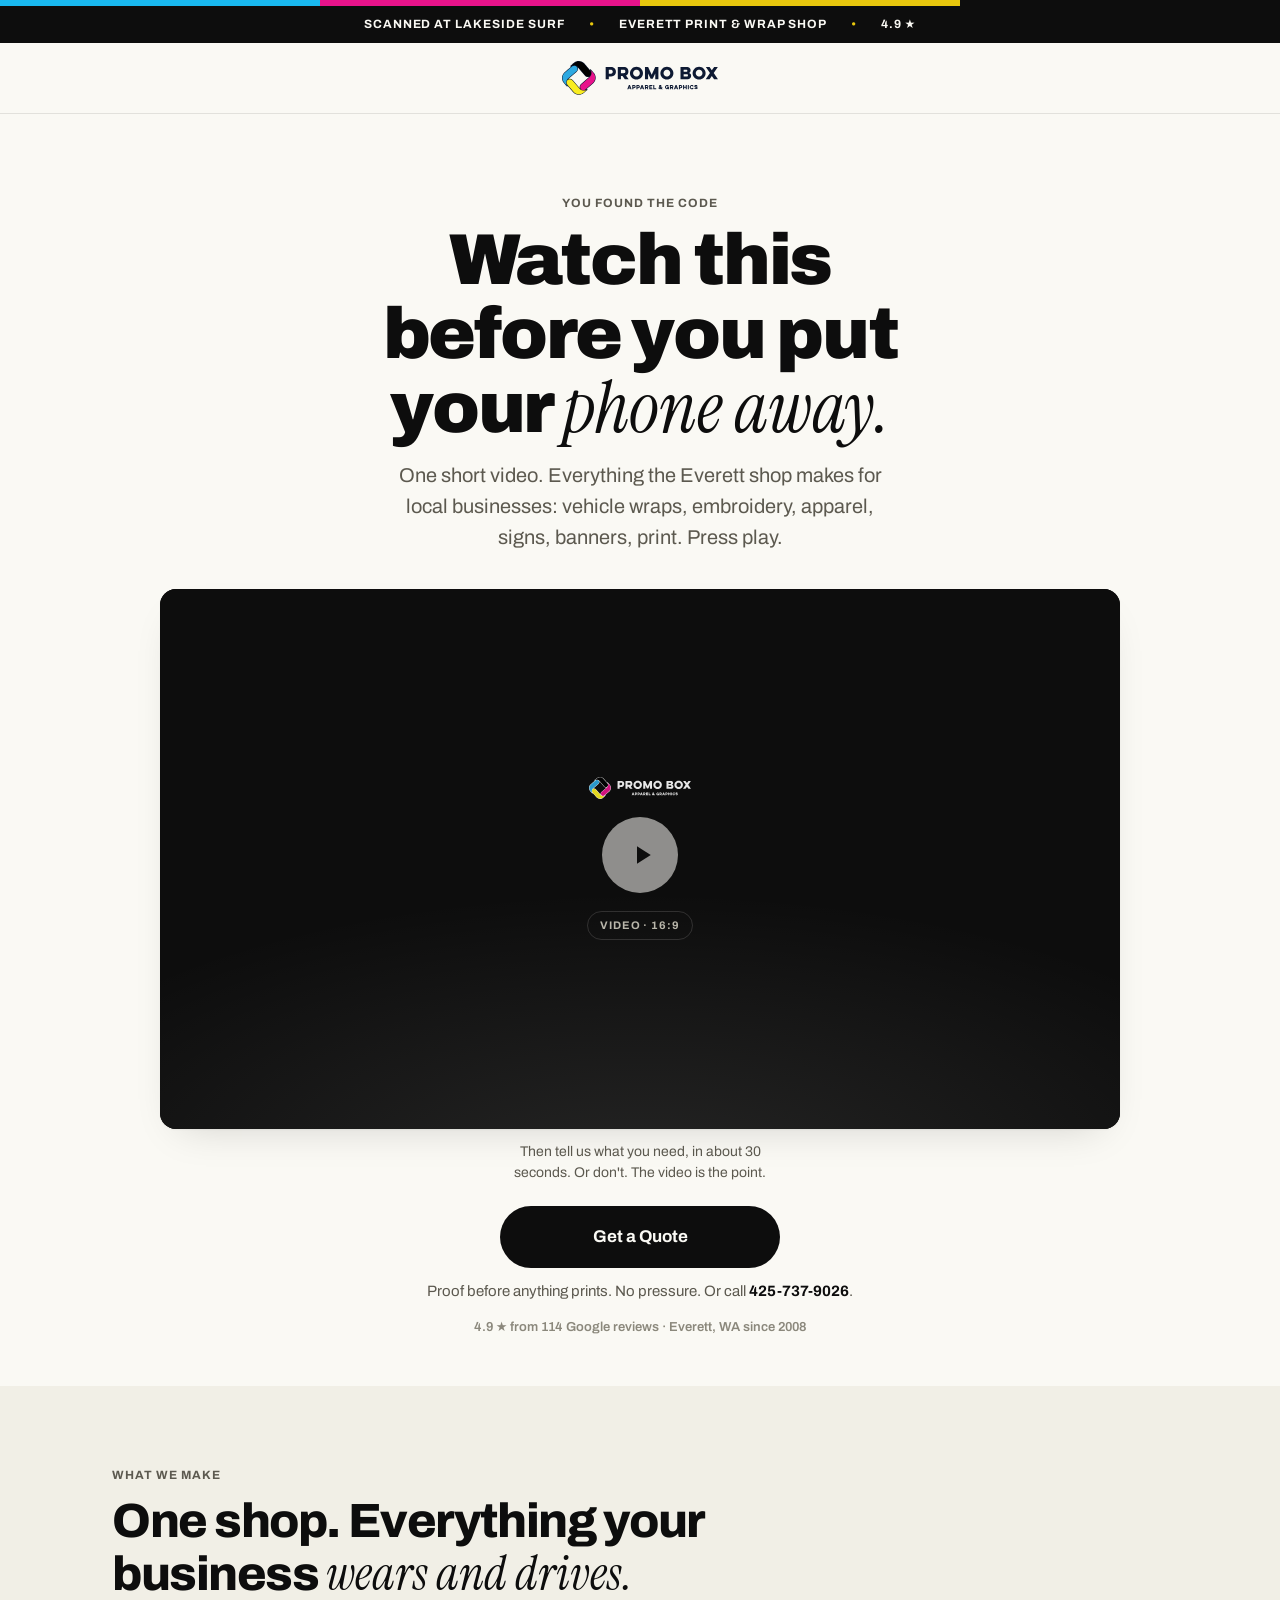
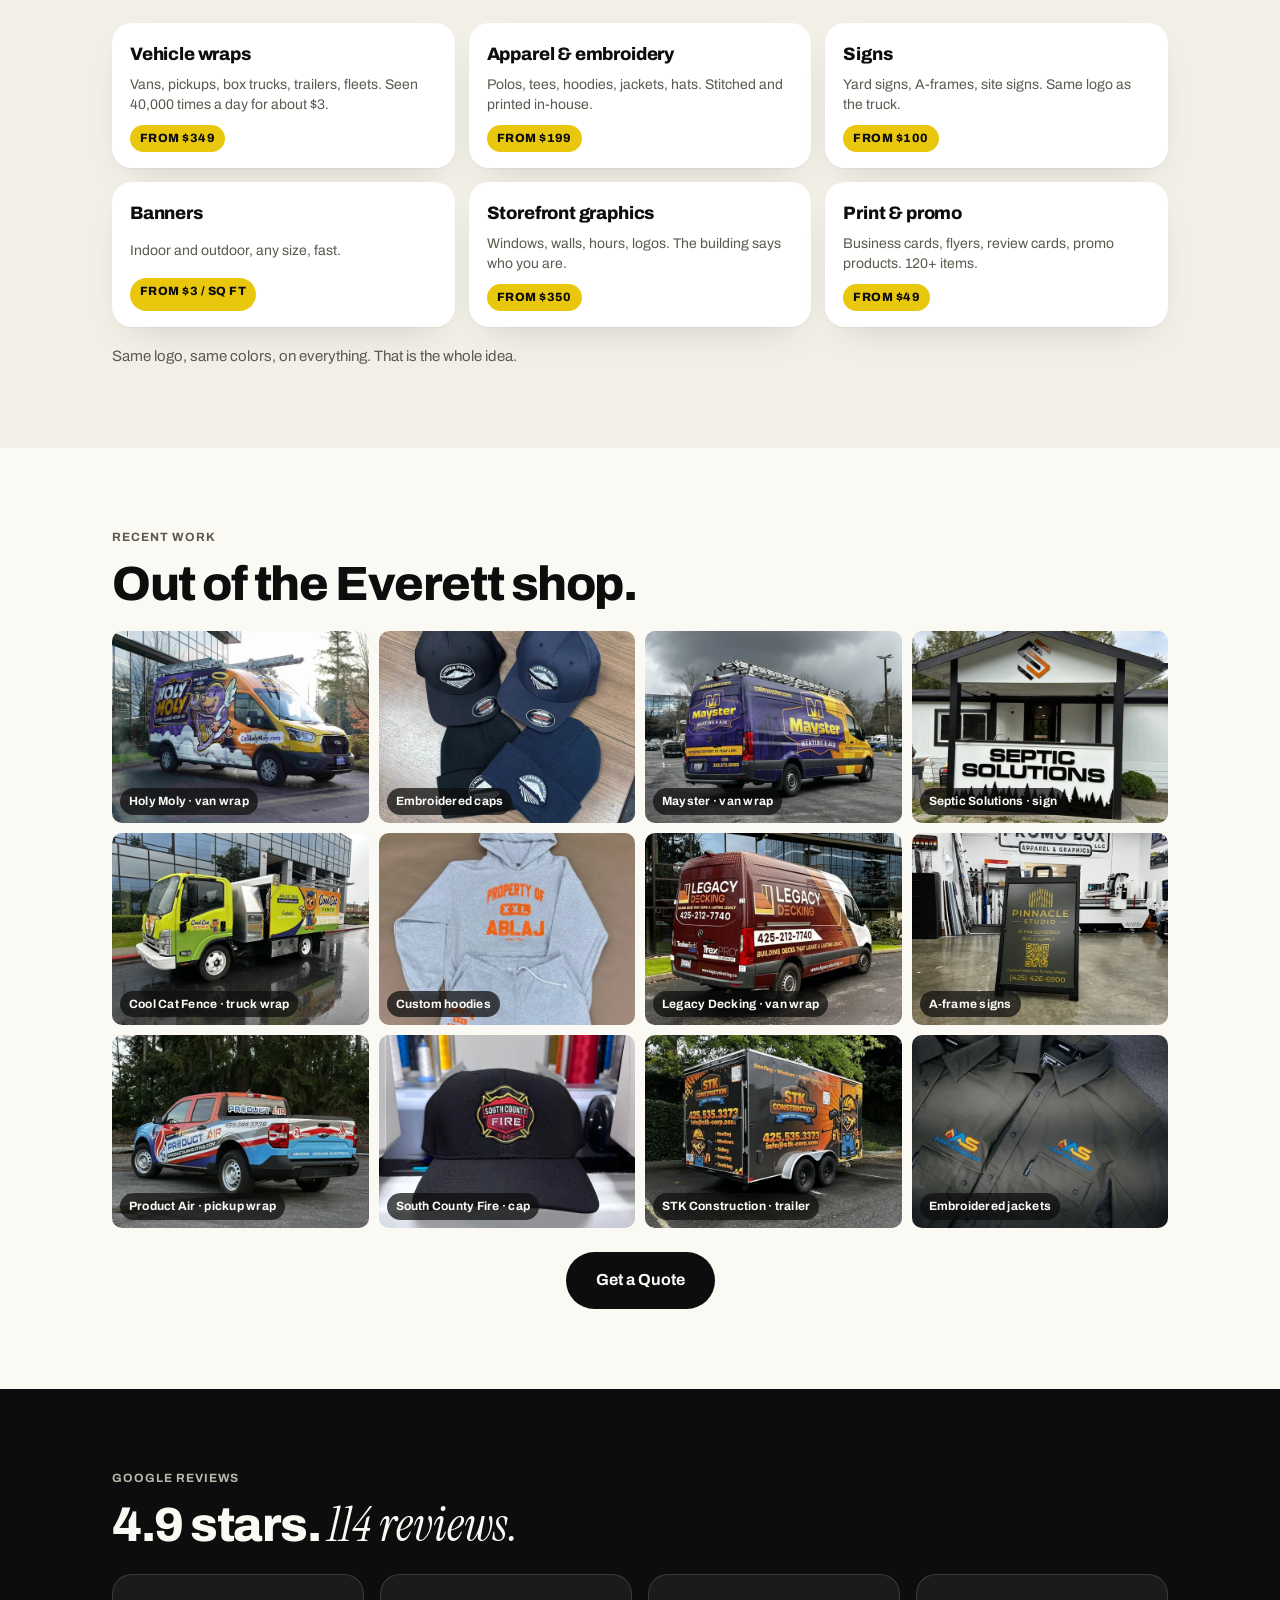
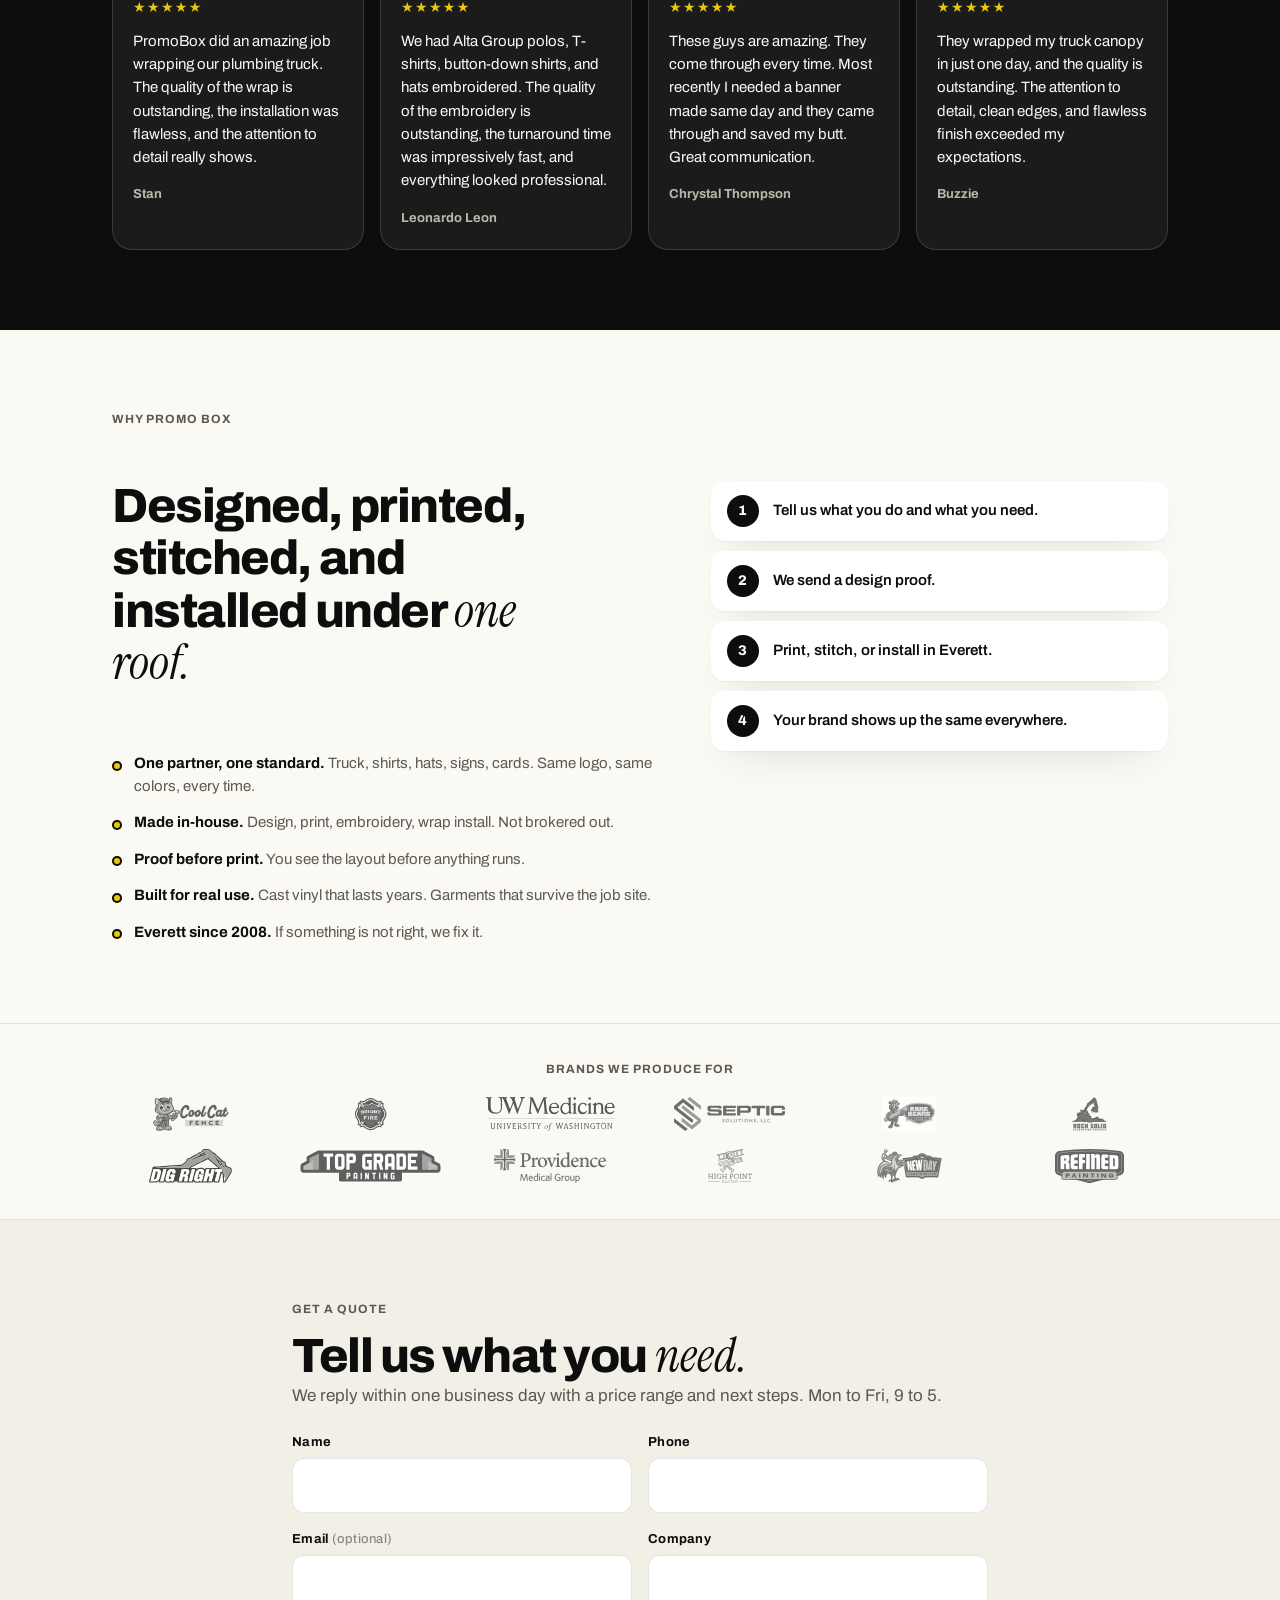
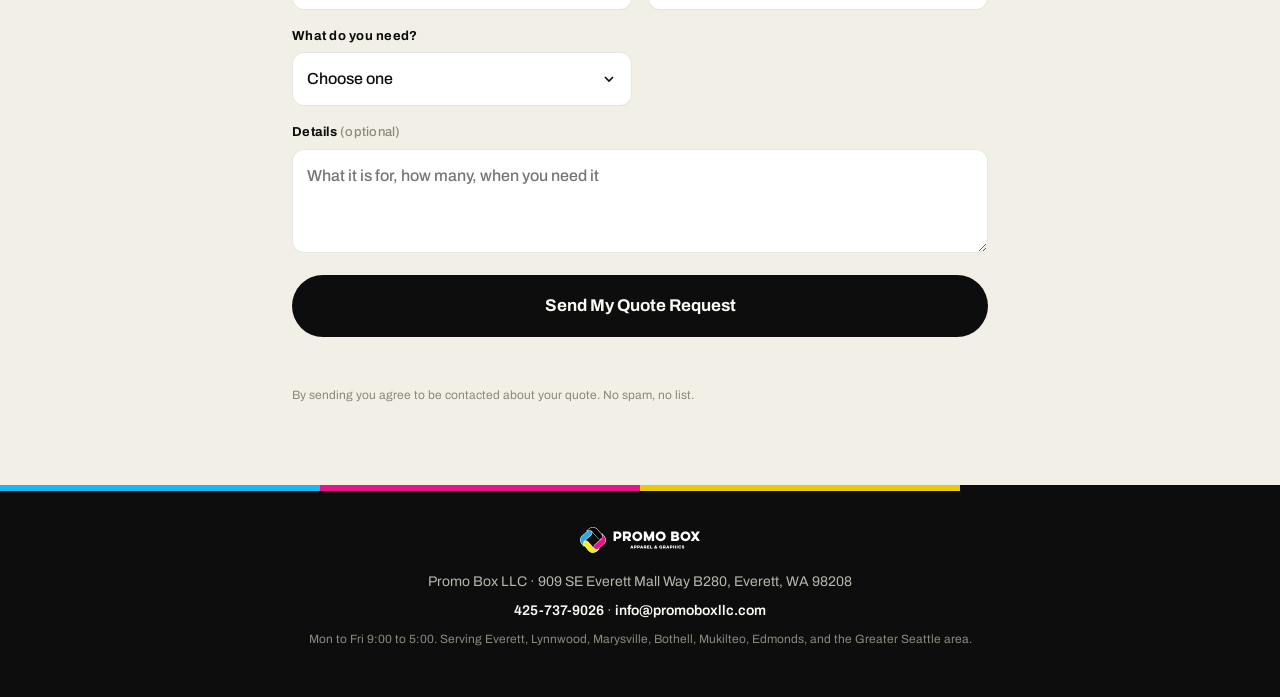
==== commit ad2124ab: "site: 2026-09-03_1555" ====
--- a/index.html
+++ b/index.html
@@ -4,10 +4,10 @@
 <meta charset="utf-8">
 <meta name="viewport" content="width=device-width, initial-scale=1, viewport-fit=cover">
 <title>Watch This | Promo Box</title>
-<meta name="description" content="One short video from the Promo Box wrap shop in Everett. A wrapped truck gets seen 40,000 times a day for about $3.">
+<meta name="description" content="One short video. Everything the Promo Box shop in Everett makes for local businesses: vehicle wraps, embroidery, apparel, signs, banners, print.">
 <meta name="robots" content="noindex, nofollow">
 <meta property="og:title" content="Watch this before you put your phone away.">
-<meta property="og:description" content="Vehicle wraps designed, printed, and installed in Everett, WA since 2008. Watch the video, get a quote.">
+<meta property="og:description" content="Vehicle wraps, embroidery, apparel, signs, banners, print. One Everett shop since 2008. Watch the video.">
 <meta property="og:image" content="assets/wraps/holymoly-van-1200.webp">
 <link rel="icon" type="image/png" href="assets/favicon.png">
 <link rel="preconnect" href="https://fonts.googleapis.com">
@@ -20,7 +20,7 @@
 <div class="cmyk-bar" aria-hidden="true"><span></span><span></span><span></span><span></span></div>
 
 <div class="announce"><div class="announce-inner">
-  <span>Scanned at Lakeside Surf</span><span class="dot">•</span><span>Everett wrap shop</span><span class="dot">•</span><span>4.9 ★</span>
+  <span>Scanned at Lakeside Surf</span><span class="dot">•</span><span>Everett print &amp; wrap shop</span><span class="dot">•</span><span>4.9 ★</span>
 </div></div>
 
 <header class="site-header">
@@ -33,7 +33,7 @@
   <div class="wrap">
     <p class="eyebrow">You found the code</p>
     <h1>Watch this before you put your <span class="em">phone away.</span></h1>
-    <p class="sub">One short video from the wrap shop in Everett. A wrapped truck gets seen 40,000 times a day. It costs about $3 a day. Press play.</p>
+    <p class="sub">One short video. Everything the Everett shop makes for local businesses: vehicle wraps, embroidery, apparel, signs, banners, print. Press play.</p>
   </div>
 
   <div class="vsl-wrap">
@@ -48,50 +48,52 @@
       </div>
       <button class="vsl-sound" id="vsl-sound" type="button" hidden>Tap for sound</button>
     </div>
-    <p class="vsl-under">Then get a wrap quote in about 30 seconds. Or don't. The video is the point.</p>
+    <p class="vsl-under">Then tell us what you need, in about 30 seconds. Or don't. The video is the point.</p>
   </div>
 
 <div class="wrap hero-cta" id="hero-cta">
-    <a class="btn btn-primary btn-lg" href="#quote">Get My Wrap Quote</a>
-    <p class="cta-note">Free design proof. No pressure. Or call <a href="tel:+14257379026">425-737-9026</a>.</p>
-    <p class="proof-line">4.9 ★ from 114 Google reviews · Packages from $349</p>
-  </div>
-</section>
-
-<section class="math">
-  <div class="wrap">
-    <p class="eyebrow">The math</p>
-    <h2>The cheapest ad in <span class="em">Seattle</span> is parked in your driveway.</h2>
-    <div class="stats">
-      <div class="stat"><strong>40–60k</strong><span>impressions a day on Puget Sound roads</span></div>
-      <div class="stat"><strong>5+ yrs</strong><span>a quality wrap lasts with basic care</span></div>
-      <div class="stat"><strong>$3</strong><span>a day over the life of the wrap</span></div>
-      <div class="stat"><strong>$349</strong><span>where wrap packages start</span></div>
-    </div>
-    <p class="math-copy">A full wrap runs about $5,000 and lasts about five years. That is under $1,000 a year. Under $100 a month. About $3 a day to put your name in front of tens of thousands of people. No ad platform gets close, and you never pay per click.</p>
+    <a class="btn btn-primary btn-lg" href="#quote">Get a Quote</a>
+    <p class="cta-note">Proof before anything prints. No pressure. Or call <a href="tel:+14257379026">425-737-9026</a>.</p>
+    <p class="proof-line">4.9 ★ from 114 Google reviews · Everett, WA since 2008</p>
+  </div>
+</section>
+
+<section class="services">
+  <div class="wrap">
+    <p class="eyebrow">What we make</p>
+    <h2>One shop. Everything your business <span class="em">wears and drives.</span></h2>
+    <div class="svc-grid">
+      <a class="svc" href="#quote"><strong>Vehicle wraps</strong><span>Vans, pickups, box trucks, trailers, fleets. Seen 40,000 times a day for about $3.</span><em>from $349</em></a>
+      <a class="svc" href="#quote"><strong>Apparel &amp; embroidery</strong><span>Polos, tees, hoodies, jackets, hats. Stitched and printed in-house.</span><em>from $199</em></a>
+      <a class="svc" href="#quote"><strong>Signs</strong><span>Yard signs, A-frames, site signs. Same logo as the truck.</span><em>from $100</em></a>
+      <a class="svc" href="#quote"><strong>Banners</strong><span>Indoor and outdoor, any size, fast.</span><em>from $3 / sq ft</em></a>
+      <a class="svc" href="#quote"><strong>Storefront graphics</strong><span>Windows, walls, hours, logos. The building says who you are.</span><em>from $350</em></a>
+      <a class="svc" href="#quote"><strong>Print &amp; promo</strong><span>Business cards, flyers, review cards, promo products. 120+ items.</span><em>from $49</em></a>
+    </div>
+    <p class="svc-note">Same logo, same colors, on everything. That is the whole idea.</p>
   </div>
 </section>
 
 <section class="work">
   <div class="wrap">
     <p class="eyebrow">Recent work</p>
-    <h2>Wraps out of the Everett shop.</h2>
+    <h2>Out of the Everett shop.</h2>
   </div>
   <div class="grid" id="work-grid">
-    <figure><img src="assets/wraps/holymoly-van-640.webp" srcset="assets/wraps/holymoly-van-640.webp 640w, assets/wraps/holymoly-van-1200.webp 1200w" sizes="(min-width:720px) 33vw, 50vw" alt="Holy Moly van wrap" loading="lazy" width="1200" height="900"><figcaption>Holy Moly</figcaption></figure>
-    <figure><img src="assets/wraps/mayster-van-640.webp" srcset="assets/wraps/mayster-van-640.webp 640w, assets/wraps/mayster-van-1200.webp 1200w" sizes="(min-width:720px) 33vw, 50vw" alt="Mayster Heating and Air van wrap" loading="lazy" width="1200" height="900"><figcaption>Mayster Heating &amp; Air</figcaption></figure>
-    <figure><img src="assets/wraps/coolcat-truck-640.webp" srcset="assets/wraps/coolcat-truck-640.webp 640w, assets/wraps/coolcat-truck-1200.webp 1200w" sizes="(min-width:720px) 33vw, 50vw" alt="Cool Cat Fence truck wrap" loading="lazy" width="1200" height="900"><figcaption>Cool Cat Fence</figcaption></figure>
-    <figure><img src="assets/wraps/legacy-decking-van-640.webp" srcset="assets/wraps/legacy-decking-van-640.webp 640w, assets/wraps/legacy-decking-van-1200.webp 1200w" sizes="(min-width:720px) 33vw, 50vw" alt="Legacy Decking van wrap" loading="lazy" width="1200" height="900"><figcaption>Legacy Decking</figcaption></figure>
-    <figure><img src="assets/wraps/productair-pickup-640.webp" srcset="assets/wraps/productair-pickup-640.webp 640w, assets/wraps/productair-pickup-1200.webp 1200w" sizes="(min-width:720px) 33vw, 50vw" alt="Product Air pickup wrap" loading="lazy" width="1200" height="900"><figcaption>Product Air</figcaption></figure>
-    <figure><img src="assets/wraps/septic-truck-640.webp" srcset="assets/wraps/septic-truck-640.webp 640w, assets/wraps/septic-truck-1200.webp 1200w" sizes="(min-width:720px) 33vw, 50vw" alt="Septic Solutions truck wrap" loading="lazy" width="1200" height="900"><figcaption>Septic Solutions</figcaption></figure>
-    <figure><img src="assets/wraps/stk-trailer-640.webp" srcset="assets/wraps/stk-trailer-640.webp 640w, assets/wraps/stk-trailer-1200.webp 1200w" sizes="(min-width:720px) 33vw, 50vw" alt="STK Construction trailer wrap" loading="lazy" width="1200" height="900"><figcaption>STK Construction</figcaption></figure>
-    <figure><img src="assets/wraps/optima-pickup-640.webp" srcset="assets/wraps/optima-pickup-640.webp 640w, assets/wraps/optima-pickup-1200.webp 1200w" sizes="(min-width:720px) 33vw, 50vw" alt="Optima pickup wrap" loading="lazy" width="1200" height="900"><figcaption>Optima</figcaption></figure>
-    <figure><img src="assets/wraps/squatch-van-640.webp" srcset="assets/wraps/squatch-van-640.webp 640w, assets/wraps/squatch-van-1200.webp 1200w" sizes="(min-width:720px) 33vw, 50vw" alt="Squatch Roofing van wrap" loading="lazy" width="1200" height="900"><figcaption>Squatch Roofing</figcaption></figure>
-    <figure><img src="assets/wraps/coolcat-pickup-640.webp" srcset="assets/wraps/coolcat-pickup-640.webp 640w, assets/wraps/coolcat-pickup-1200.webp 1200w" sizes="(min-width:720px) 33vw, 50vw" alt="Cool Cat Fence pickup wrap" loading="lazy" width="1200" height="900"><figcaption>Cool Cat Fence</figcaption></figure>
-    <figure><img src="assets/wraps/productair-van-640.webp" srcset="assets/wraps/productair-van-640.webp 640w, assets/wraps/productair-van-1200.webp 1200w" sizes="(min-width:720px) 33vw, 50vw" alt="Product Air van wrap" loading="lazy" width="1200" height="900"><figcaption>Product Air</figcaption></figure>
-    <figure><img src="assets/wraps/alta-van-640.webp" srcset="assets/wraps/alta-van-640.webp 640w, assets/wraps/alta-van-1200.webp 1200w" sizes="(min-width:720px) 33vw, 50vw" alt="Alta Group van wrap" loading="lazy" width="1200" height="900"><figcaption>Alta Group</figcaption></figure>
-  </div>
-  <div class="wrap center"><a class="btn btn-primary" href="#quote">Get My Wrap Quote</a></div>
+    <figure><img src="assets/wraps/holymoly-van-640.webp" srcset="assets/wraps/holymoly-van-640.webp 640w, assets/wraps/holymoly-van-1200.webp 1200w" sizes="(min-width:720px) 33vw, 50vw" alt="Holy Moly van wrap" loading="lazy" width="1200" height="900"><figcaption>Holy Moly · van wrap</figcaption></figure>
+    <figure><img src="assets/shop/embroidery-caps-640.webp" srcset="assets/shop/embroidery-caps-640.webp 640w, assets/shop/embroidery-caps-1200.webp 1200w" sizes="(min-width:720px) 33vw, 50vw" alt="Embroidered caps" loading="lazy" width="1200" height="900"><figcaption>Embroidered caps</figcaption></figure>
+    <figure><img src="assets/wraps/mayster-van-640.webp" srcset="assets/wraps/mayster-van-640.webp 640w, assets/wraps/mayster-van-1200.webp 1200w" sizes="(min-width:720px) 33vw, 50vw" alt="Mayster Heating and Air van wrap" loading="lazy" width="1200" height="900"><figcaption>Mayster · van wrap</figcaption></figure>
+    <figure><img src="assets/shop/sign-septic-640.webp" srcset="assets/shop/sign-septic-640.webp 640w, assets/shop/sign-septic-1200.webp 1200w" sizes="(min-width:720px) 33vw, 50vw" alt="Septic Solutions sign" loading="lazy" width="1200" height="900"><figcaption>Septic Solutions · sign</figcaption></figure>
+    <figure><img src="assets/wraps/coolcat-truck-640.webp" srcset="assets/wraps/coolcat-truck-640.webp 640w, assets/wraps/coolcat-truck-1200.webp 1200w" sizes="(min-width:720px) 33vw, 50vw" alt="Cool Cat Fence truck wrap" loading="lazy" width="1200" height="900"><figcaption>Cool Cat Fence · truck wrap</figcaption></figure>
+    <figure><img src="assets/shop/apparel-hoodie-640.webp" srcset="assets/shop/apparel-hoodie-640.webp 640w, assets/shop/apparel-hoodie-1200.webp 1200w" sizes="(min-width:720px) 33vw, 50vw" alt="Custom printed hoodie" loading="lazy" width="1200" height="900"><figcaption>Custom hoodies</figcaption></figure>
+    <figure><img src="assets/wraps/legacy-decking-van-640.webp" srcset="assets/wraps/legacy-decking-van-640.webp 640w, assets/wraps/legacy-decking-van-1200.webp 1200w" sizes="(min-width:720px) 33vw, 50vw" alt="Legacy Decking van wrap" loading="lazy" width="1200" height="900"><figcaption>Legacy Decking · van wrap</figcaption></figure>
+    <figure><img src="assets/shop/aframe-shop-640.webp" srcset="assets/shop/aframe-shop-640.webp 640w, assets/shop/aframe-shop-1200.webp 1200w" sizes="(min-width:720px) 33vw, 50vw" alt="A-frame sign" loading="lazy" width="1200" height="900"><figcaption>A-frame signs</figcaption></figure>
+    <figure><img src="assets/wraps/productair-pickup-640.webp" srcset="assets/wraps/productair-pickup-640.webp 640w, assets/wraps/productair-pickup-1200.webp 1200w" sizes="(min-width:720px) 33vw, 50vw" alt="Product Air pickup wrap" loading="lazy" width="1200" height="900"><figcaption>Product Air · pickup wrap</figcaption></figure>
+    <figure><img src="assets/shop/embroidery-cap-fire-640.webp" srcset="assets/shop/embroidery-cap-fire-640.webp 640w, assets/shop/embroidery-cap-fire-1200.webp 1200w" sizes="(min-width:720px) 33vw, 50vw" alt="South County Fire embroidered cap" loading="lazy" width="1200" height="900"><figcaption>South County Fire · cap</figcaption></figure>
+    <figure><img src="assets/wraps/stk-trailer-640.webp" srcset="assets/wraps/stk-trailer-640.webp 640w, assets/wraps/stk-trailer-1200.webp 1200w" sizes="(min-width:720px) 33vw, 50vw" alt="STK Construction trailer wrap" loading="lazy" width="1200" height="900"><figcaption>STK Construction · trailer</figcaption></figure>
+    <figure><img src="assets/shop/apparel-jacket-640.webp" srcset="assets/shop/apparel-jacket-640.webp 640w, assets/shop/apparel-jacket-1200.webp 1200w" sizes="(min-width:720px) 33vw, 50vw" alt="Embroidered work jacket" loading="lazy" width="1200" height="900"><figcaption>Embroidered jackets</figcaption></figure>
+  </div>
+  <div class="wrap center"><a class="btn btn-primary" href="#quote">Get a Quote</a></div>
 </section>
 
 <section class="reviews">
@@ -100,9 +102,9 @@
     <h2>4.9 stars. <span class="em">114 reviews.</span></h2>
     <div class="review-list">
       <blockquote><span class="stars">★★★★★</span><p>PromoBox did an amazing job wrapping our plumbing truck. The quality of the wrap is outstanding, the installation was flawless, and the attention to detail really shows.</p><cite>Stan</cite></blockquote>
+      <blockquote><span class="stars">★★★★★</span><p>We had Alta Group polos, T-shirts, button-down shirts, and hats embroidered. The quality of the embroidery is outstanding, the turnaround time was impressively fast, and everything looked professional.</p><cite>Leonardo Leon</cite></blockquote>
+      <blockquote><span class="stars">★★★★★</span><p>These guys are amazing. They come through every time. Most recently I needed a banner made same day and they came through and saved my butt. Great communication.</p><cite>Chrystal Thompson</cite></blockquote>
       <blockquote><span class="stars">★★★★★</span><p>They wrapped my truck canopy in just one day, and the quality is outstanding. The attention to detail, clean edges, and flawless finish exceeded my expectations.</p><cite>Buzzie</cite></blockquote>
-      <blockquote><span class="stars">★★★★★</span><p>Promo Box did an awesome job on my box truck wrap. The truck looks even better in person than it does in the photos. Clean, professional, and exactly the look I wanted for my plumbing company.</p><cite>Stanislav Tsymbalyuk</cite></blockquote>
-      <blockquote><span class="stars">★★★★★</span><p>Huge thanks to Andrey and the team at Promobox for saving the day. We had a rough run with a different company recently, but Promobox came in and crushed it. The final product is incredible.</p><cite>Jake Garner</cite></blockquote>
     </div>
   </div>
 </section>
@@ -110,19 +112,19 @@
 <section class="why">
   <div class="wrap">
     <p class="eyebrow">Why Promo Box</p>
-    <h2>Designed, printed, and installed under <span class="em">one roof.</span></h2>
+    <h2>Designed, printed, stitched, and installed under <span class="em">one roof.</span></h2>
     <ul class="why-list">
-      <li><strong>Premium cast vinyl.</strong> Not the bargain film that peels in a year. Heat it and it goes back to shape.</li>
-      <li><strong>Free design proof.</strong> You see the layout on your vehicle before anything prints.</li>
-      <li><strong>Built to read at speed.</strong> Big name, clear phone number, brand colors. Nothing you have to squint at.</li>
-      <li><strong>Fleet consistency.</strong> Layouts documented so truck ten matches truck one.</li>
-      <li><strong>Everett since 2008.</strong> In-house crew, not a broker. If something is not right, we fix it.</li>
+      <li><strong>One partner, one standard.</strong> Truck, shirts, hats, signs, cards. Same logo, same colors, every time.</li>
+      <li><strong>Made in-house.</strong> Design, print, embroidery, wrap install. Not brokered out.</li>
+      <li><strong>Proof before print.</strong> You see the layout before anything runs.</li>
+      <li><strong>Built for real use.</strong> Cast vinyl that lasts years. Garments that survive the job site.</li>
+      <li><strong>Everett since 2008.</strong> If something is not right, we fix it.</li>
     </ul>
     <div class="steps">
-      <div class="step"><span>1</span><p>Tell us the vehicle and what you do.</p></div>
-      <div class="step"><span>2</span><p>We send a free design proof.</p></div>
-      <div class="step"><span>3</span><p>Print and install in Everett.</p></div>
-      <div class="step"><span>4</span><p>Drive it. It works every mile.</p></div>
+      <div class="step"><span>1</span><p>Tell us what you do and what you need.</p></div>
+      <div class="step"><span>2</span><p>We send a design proof.</p></div>
+      <div class="step"><span>3</span><p>Print, stitch, or install in Everett.</p></div>
+      <div class="step"><span>4</span><p>Your brand shows up the same everywhere.</p></div>
     </div>
   </div>
 </section>
@@ -150,20 +152,20 @@
 <section class="quote" id="quote">
   <div class="wrap">
     <p class="eyebrow">Get a quote</p>
-    <h2>Tell us about the <span class="em">vehicle.</span></h2>
+    <h2>Tell us what you <span class="em">need.</span></h2>
     <p class="sub">We reply within one business day with a price range and next steps. Mon to Fri, 9 to 5.</p>
     <form id="quote-form" novalidate>
       <label>Name<input type="text" name="name" autocomplete="name" required></label>
       <label>Phone<input type="tel" name="phone" autocomplete="tel" inputmode="tel" required></label>
       <label><span class="lbl">Email <span class="opt">(optional)</span></span><input type="email" name="email" autocomplete="email" inputmode="email"></label>
       <label>Company<input type="text" name="company_name" autocomplete="organization"></label>
-      <label>Vehicle
-        <select name="vehicle" required>
+      <label>What do you need?
+        <select name="need" required>
           <option value="">Choose one</option>
-          <option>Van</option><option>Pickup truck</option><option>Box truck</option><option>Trailer</option><option>Car or SUV</option><option>Fleet (3 or more)</option><option>Other</option>
+          <option>Vehicle wrap or graphics</option><option>Apparel or embroidery</option><option>Signs or banners</option><option>Storefront graphics</option><option>Print or promo products</option><option>A few of these</option><option>Not sure yet</option>
         </select>
       </label>
-      <label><span class="lbl">What do you need? <span class="opt">(optional)</span></span><textarea name="description" rows="3" placeholder="Full wrap, partial, lettering, how many vehicles"></textarea></label>
+      <label><span class="lbl">Details <span class="opt">(optional)</span></span><textarea name="description" rows="3" placeholder="What it is for, how many, when you need it"></textarea></label>
       <div class="hp" aria-hidden="true"><label>Website<input type="text" name="website" tabindex="-1" autocomplete="off"></label></div>
       <button class="btn btn-primary btn-lg" type="submit">Send My Quote Request</button>
       <p class="form-status" id="form-status" role="status" aria-live="polite"></p>
@@ -189,7 +191,7 @@
 </footer>
 
 <div class="sticky-cta" id="sticky-cta" hidden>
-  <a class="btn btn-primary" href="#quote">Get My Wrap Quote</a>
+  <a class="btn btn-primary" href="#quote">Get a Quote</a>
   <a class="btn btn-ghost on-dark" href="tel:+14257379026" aria-label="Call 425-737-9026">Call</a>
 </div>
 
--- a/styles.css
+++ b/styles.css
@@ -88,6 +88,15 @@
 
 /* sections */
 section{padding:var(--sec-y) 0}
+.services{background:var(--card)}
+.services h2{max-width:16ch}
+.svc-grid{display:grid;gap:10px;margin:22px 0 18px}
+.svc{display:grid;gap:6px;background:var(--white);border-radius:var(--r-card);padding:18px 18px 16px;box-shadow:var(--shadow-card);text-decoration:none;transition:transform var(--fast) var(--ease)}
+.svc:active{transform:scale(.99)}
+.svc strong{font-size:1.125rem;font-weight:800;letter-spacing:-.01em}
+.svc span{font-size:.875rem;color:var(--ink-2);line-height:1.45}
+.svc em{font-style:normal;font-size:.75rem;font-weight:800;letter-spacing:.04em;text-transform:uppercase;color:var(--ink);background:var(--yellow);border-radius:var(--r-pill);padding:4px 10px;justify-self:start;margin-top:4px}
+.svc-note{font-size:.9375rem;color:var(--ink-2)}
 .math{background:var(--card)}
 .math h2{max-width:16ch}
 .stats{display:grid;grid-template-columns:1fr 1fr;gap:12px;margin:24px 0}
@@ -167,6 +176,7 @@
   .hero .sub{max-width:44ch;font-size:1.125rem}
   .btn-lg{width:auto;min-width:280px}
   .stats{grid-template-columns:repeat(4,1fr);gap:16px}
+  .svc-grid{grid-template-columns:repeat(2,1fr);gap:14px}
   .stat strong{font-size:2.4rem}
   .grid{grid-template-columns:repeat(3,1fr);gap:10px;padding:0 var(--gutter);max-width:var(--max-w);margin:0 auto}
   .grid figcaption{font-size:.75rem}
@@ -193,6 +203,8 @@
   .math .stats{grid-column:1/-1;grid-template-columns:repeat(4,1fr);margin:8px 0 0}
   .math-copy{grid-column:2;grid-row:2;align-self:center;font-size:1.125rem;padding-top:8px}
   .grid{grid-template-columns:repeat(4,1fr)}
+  .svc-grid{grid-template-columns:repeat(3,1fr)}
+  .services h2{max-width:20ch}
   .review-list{grid-template-columns:repeat(4,1fr)}
   .sticky-cta{display:none}
   .site-footer .wrap{padding-bottom:40px}
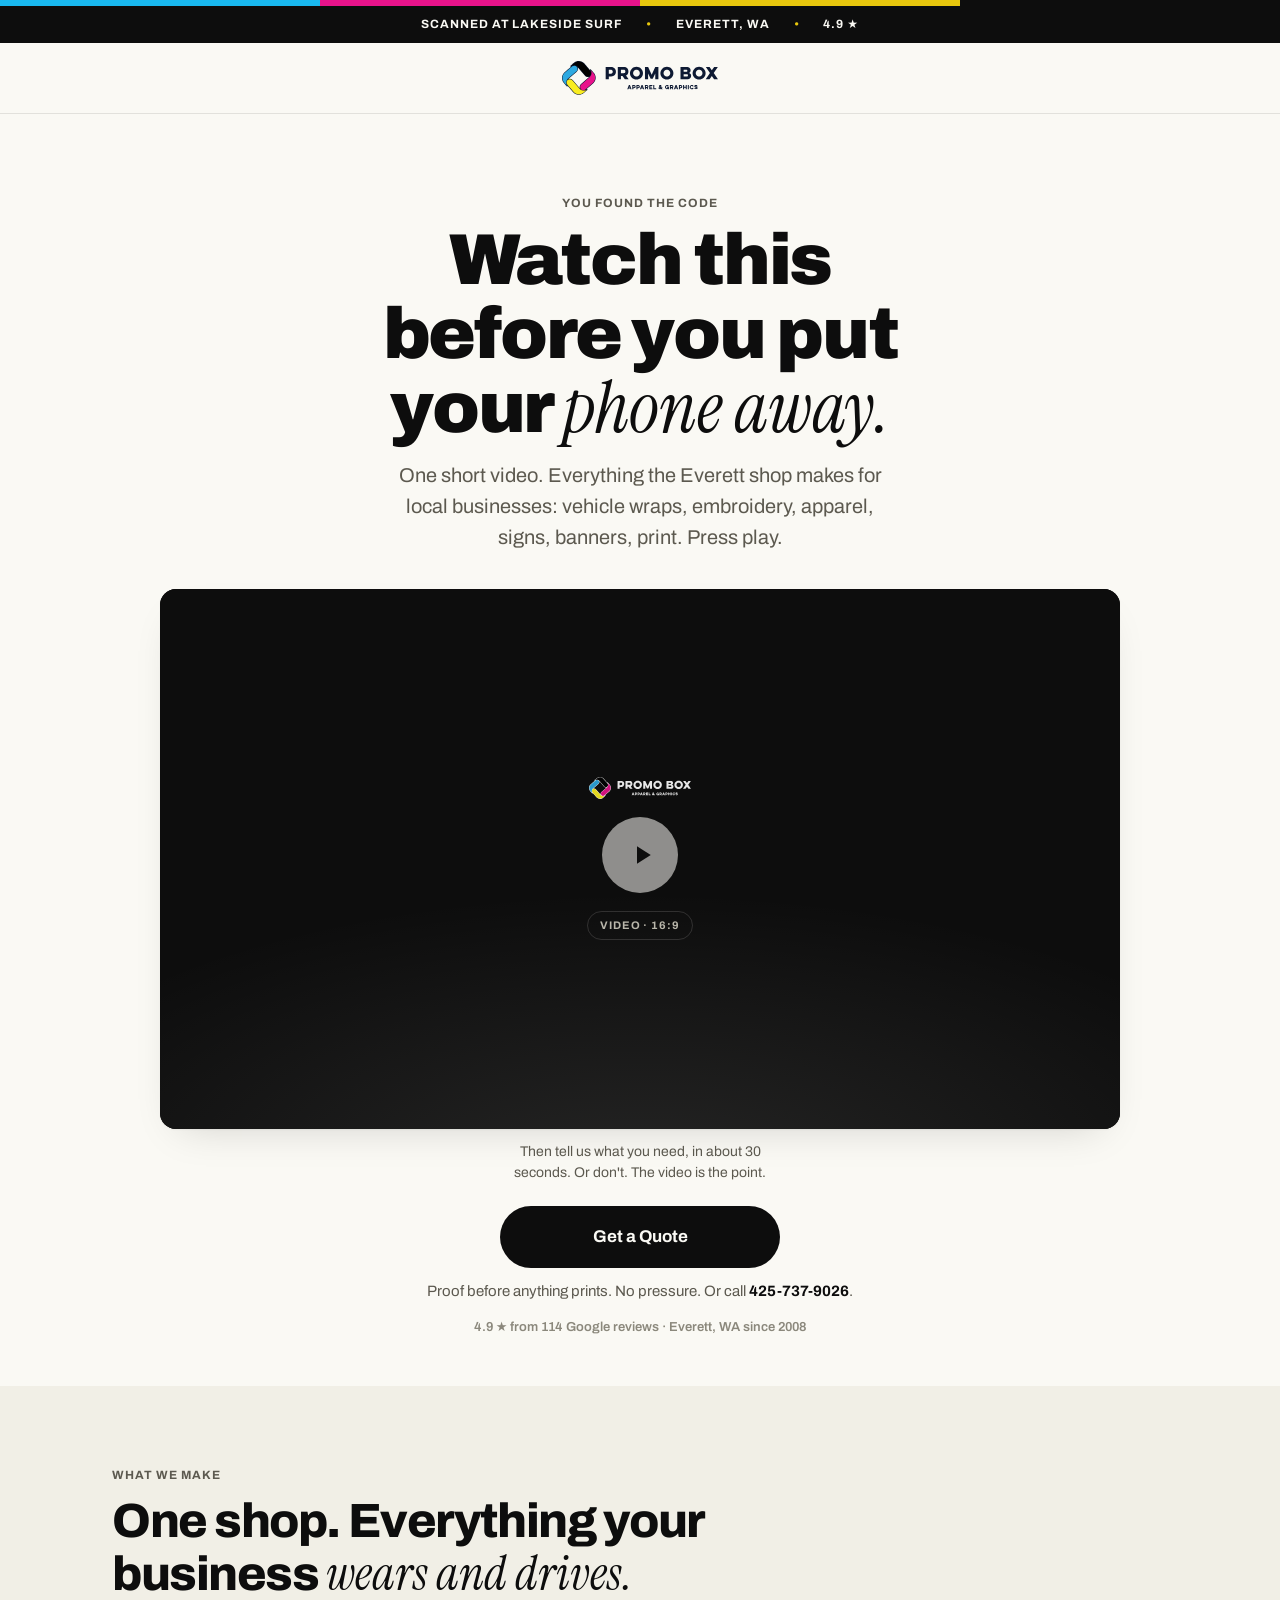
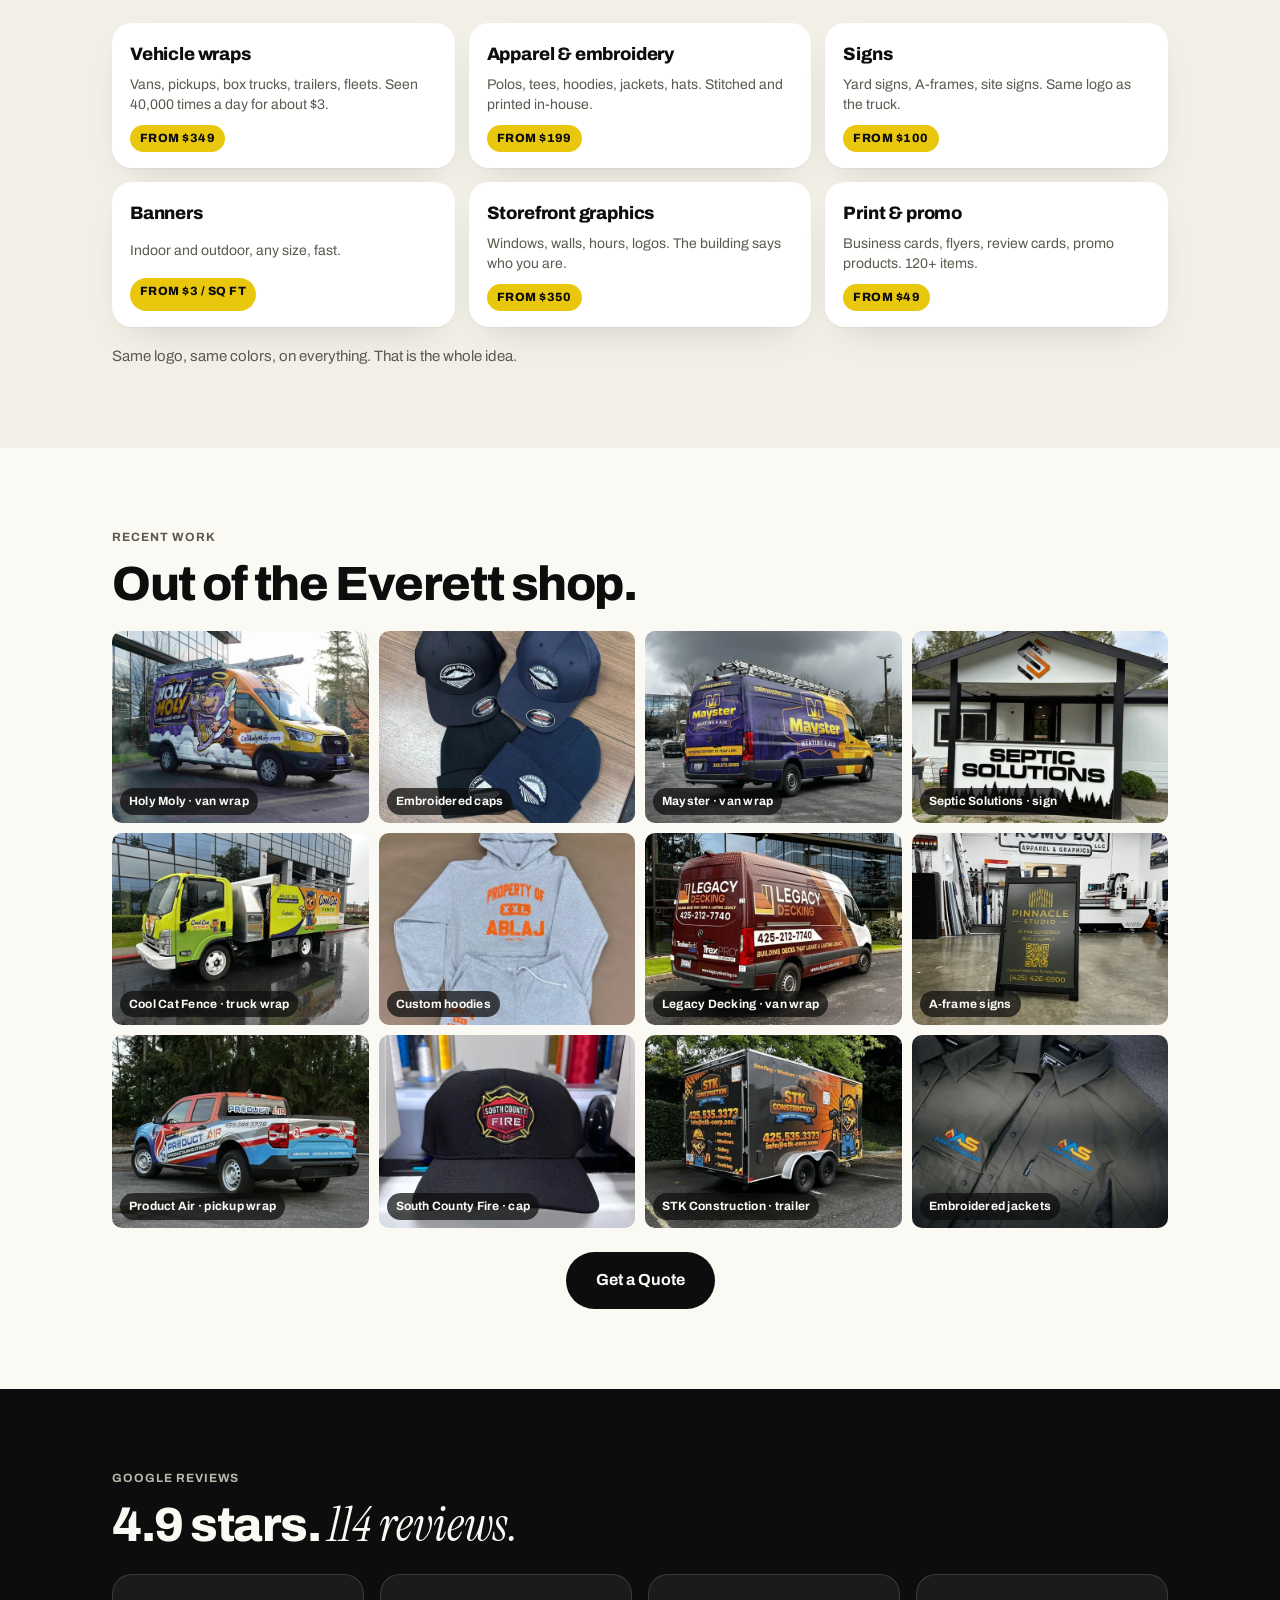
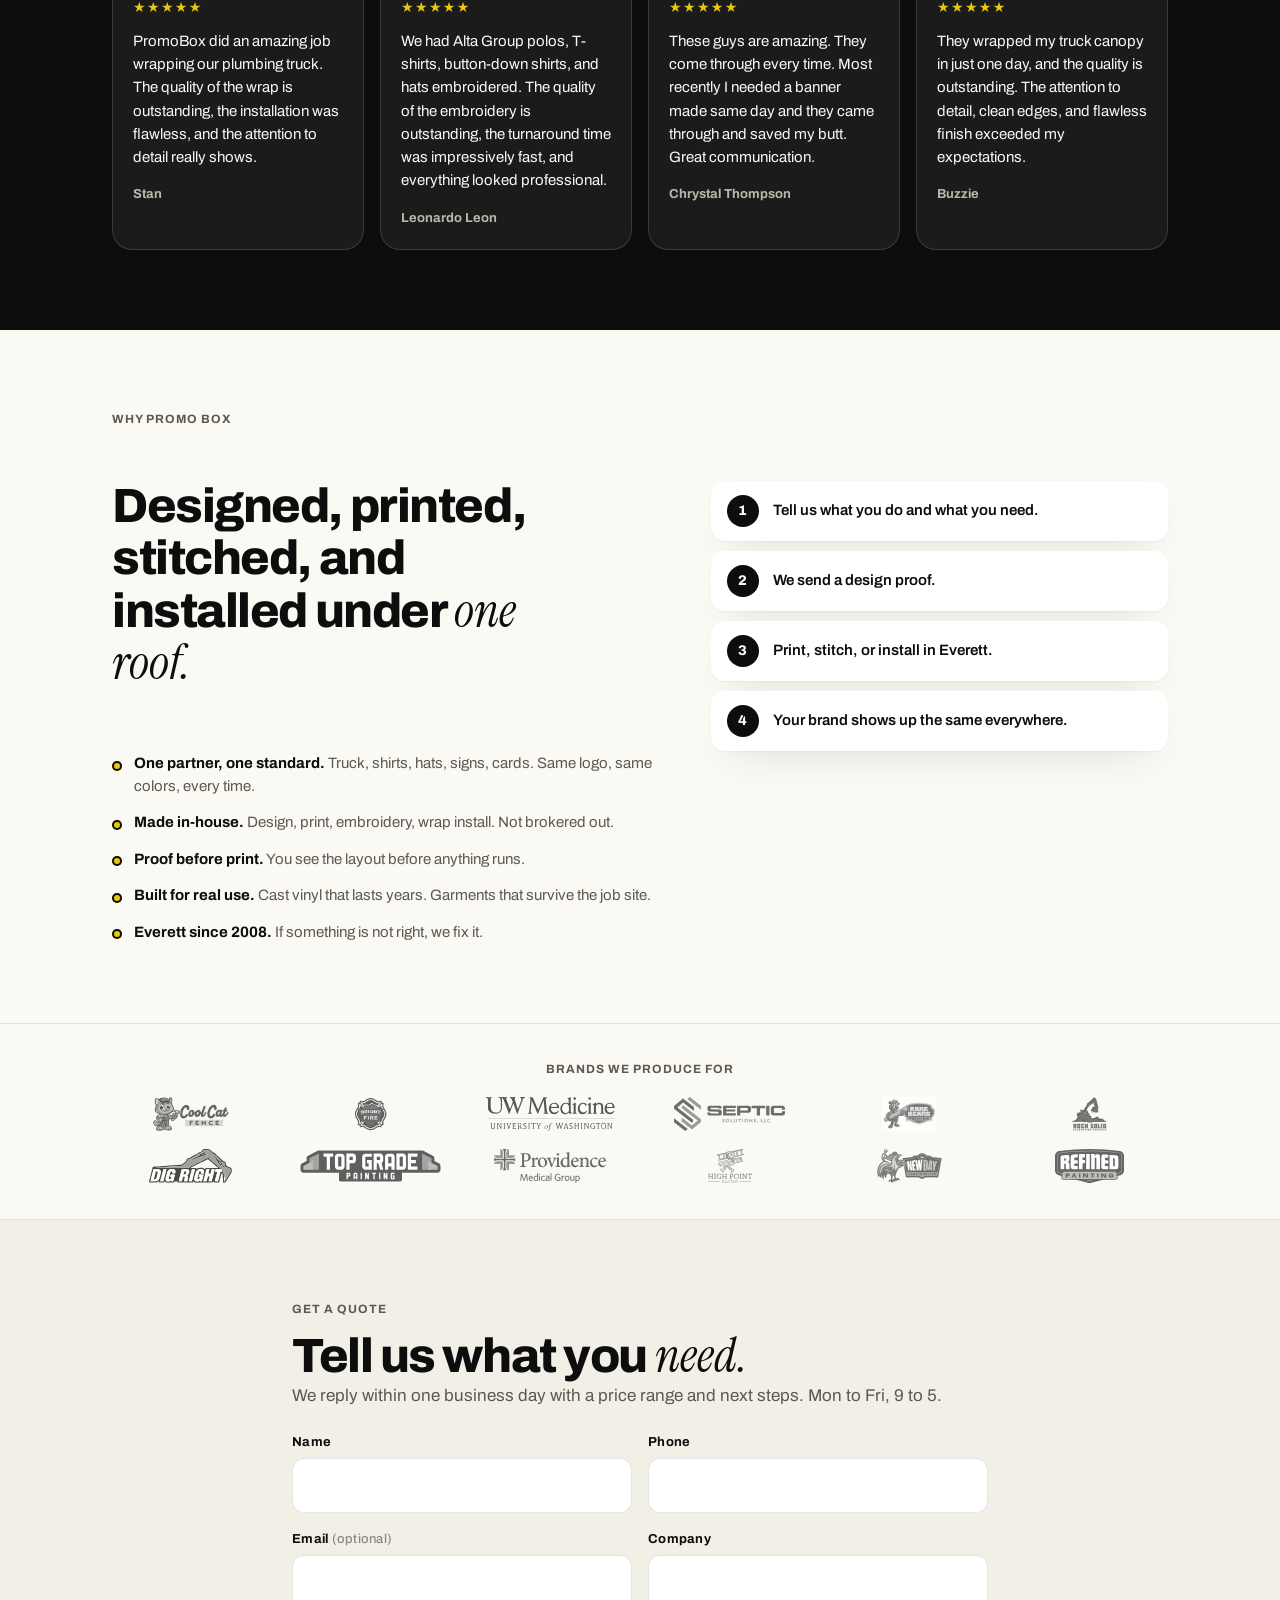
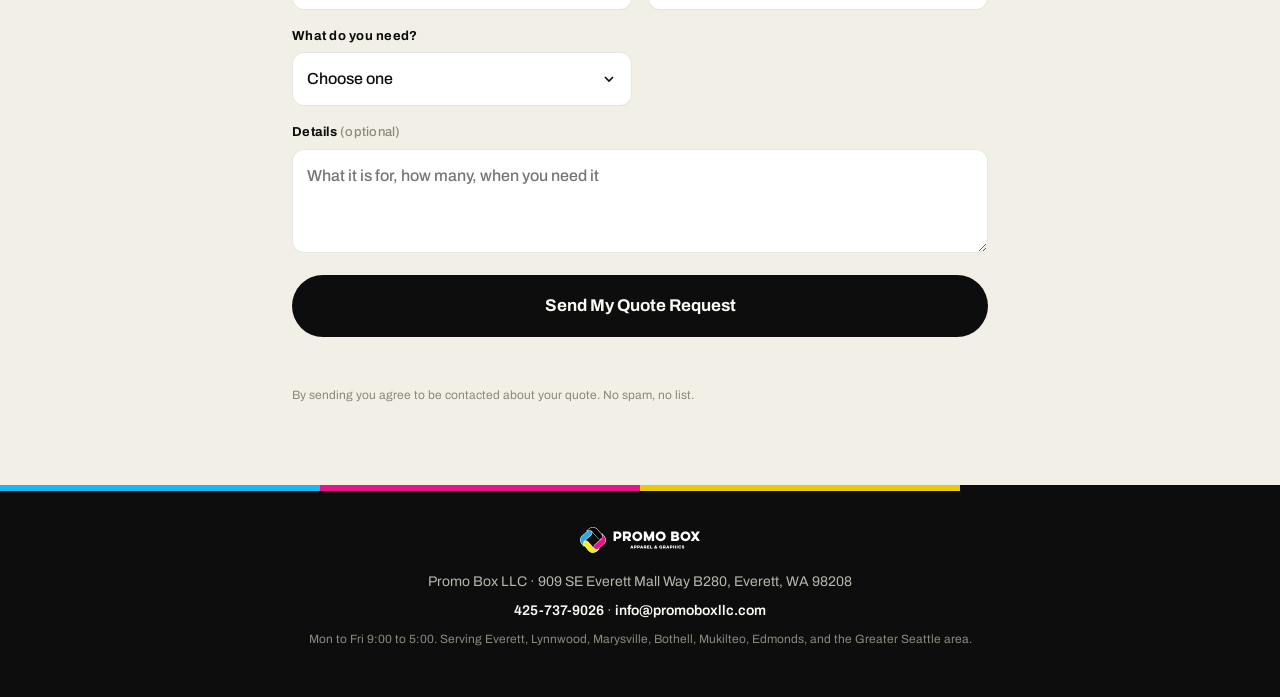
==== commit 3031a275: "site: 2026-09-03_1555" ====
--- a/index.html
+++ b/index.html
@@ -20,7 +20,7 @@
 <div class="cmyk-bar" aria-hidden="true"><span></span><span></span><span></span><span></span></div>
 
 <div class="announce"><div class="announce-inner">
-  <span>Scanned at Lakeside Surf</span><span class="dot">•</span><span>Everett print &amp; wrap shop</span><span class="dot">•</span><span>4.9 ★</span>
+  <span>Scanned at Lakeside Surf</span><span class="dot">•</span><span>Everett, WA</span><span class="dot">•</span><span>4.9 ★</span>
 </div></div>
 
 <header class="site-header">
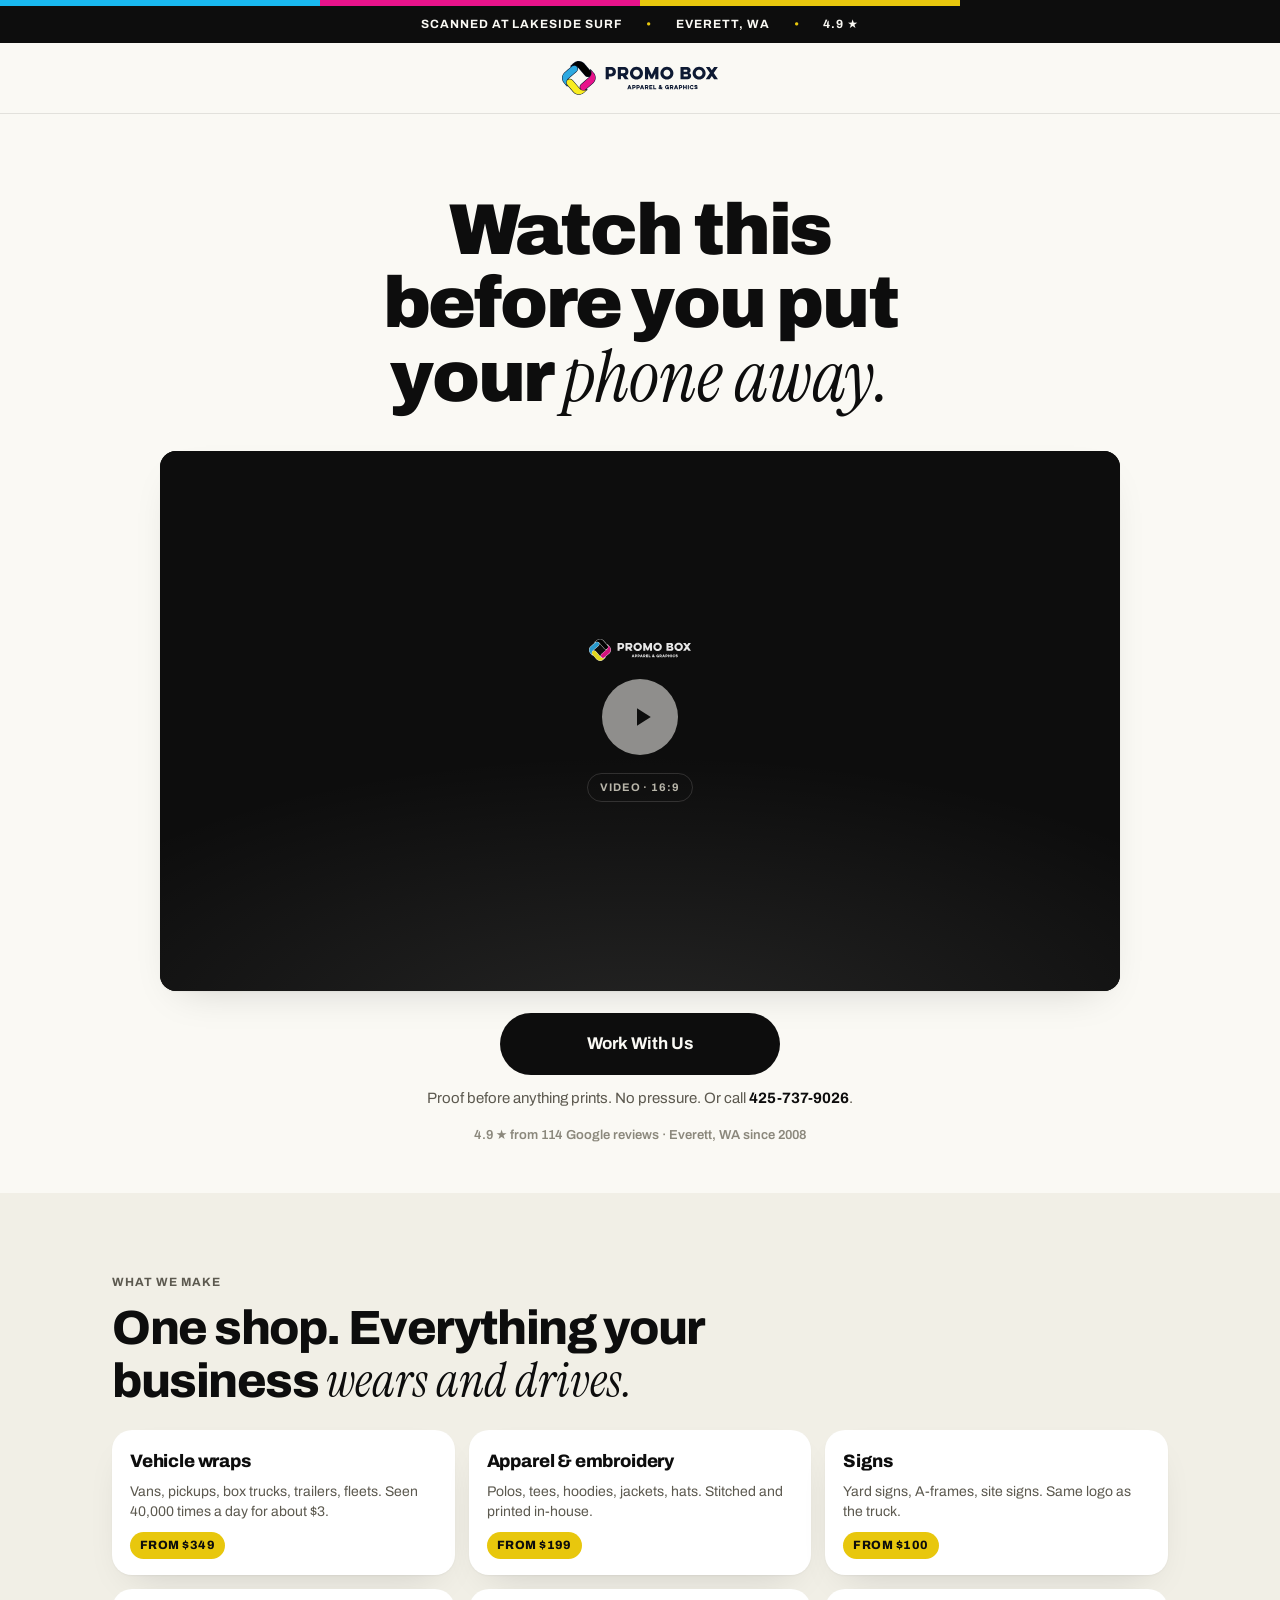
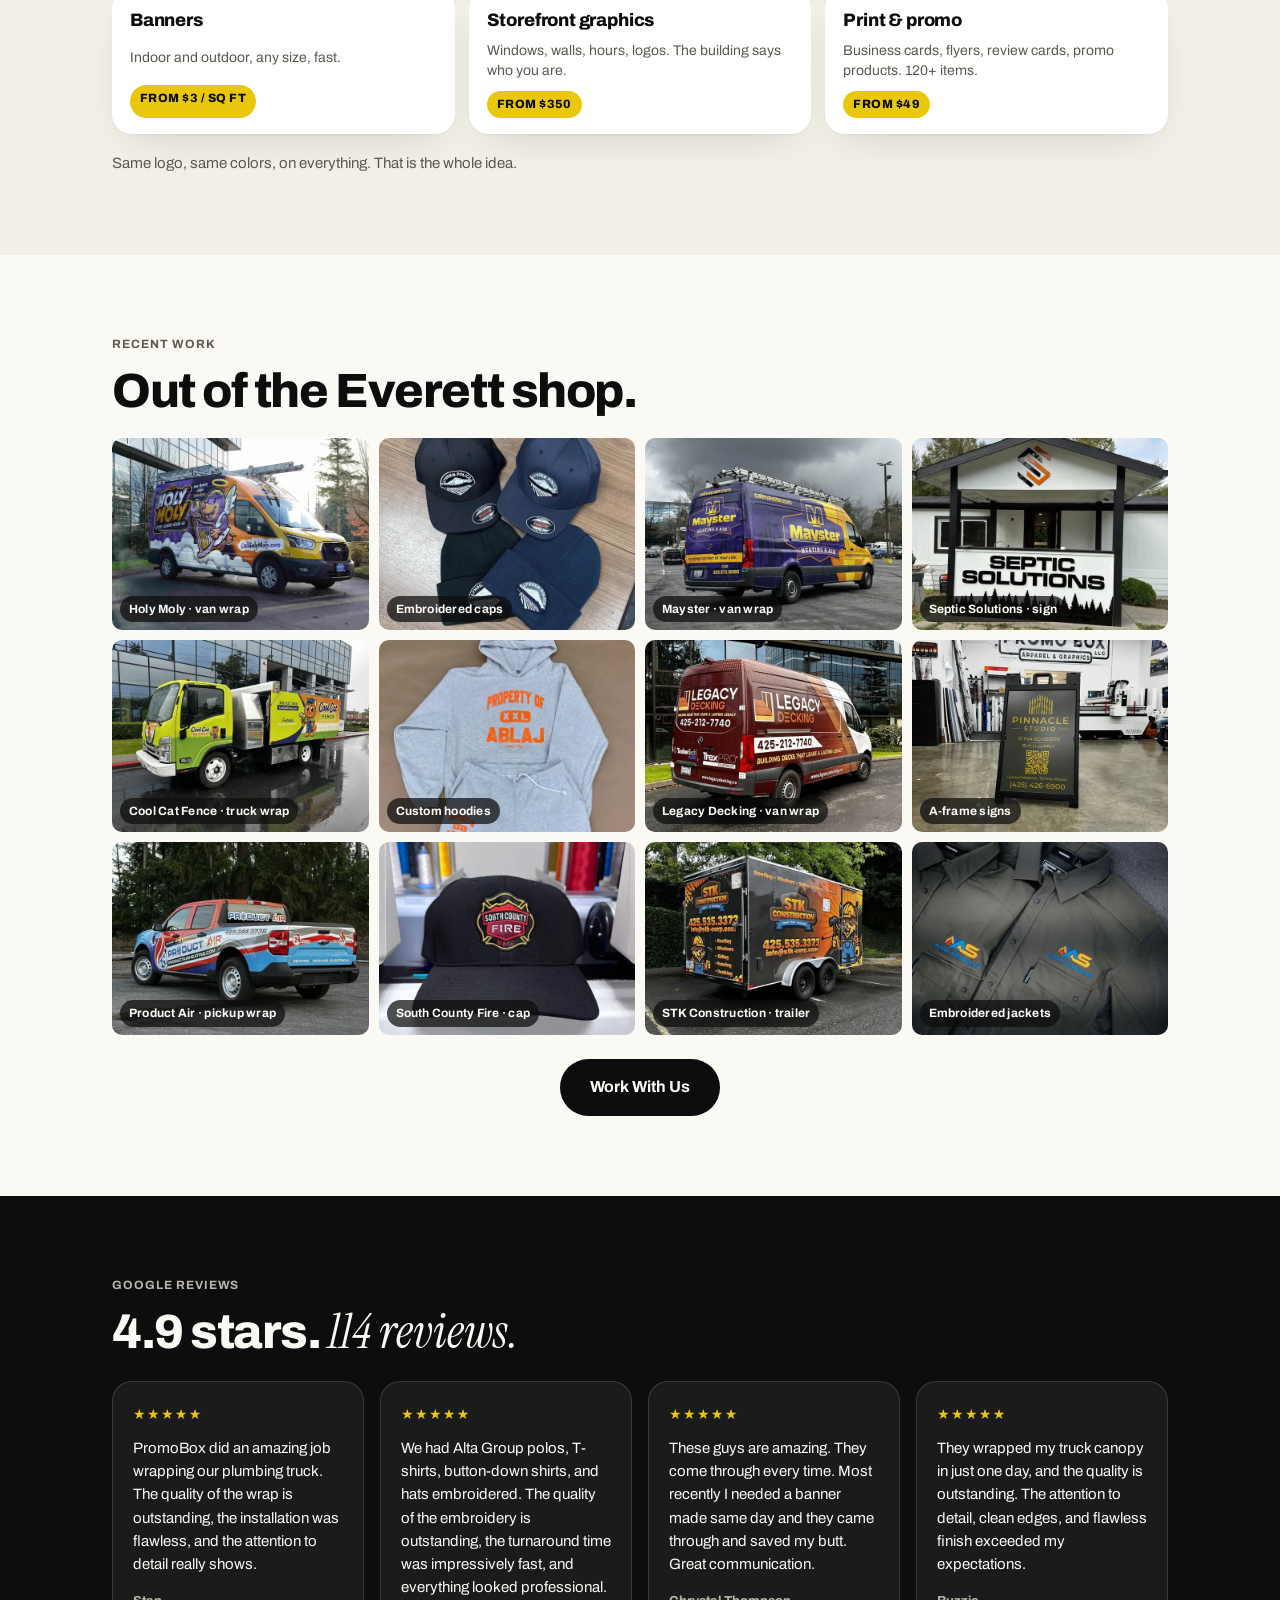
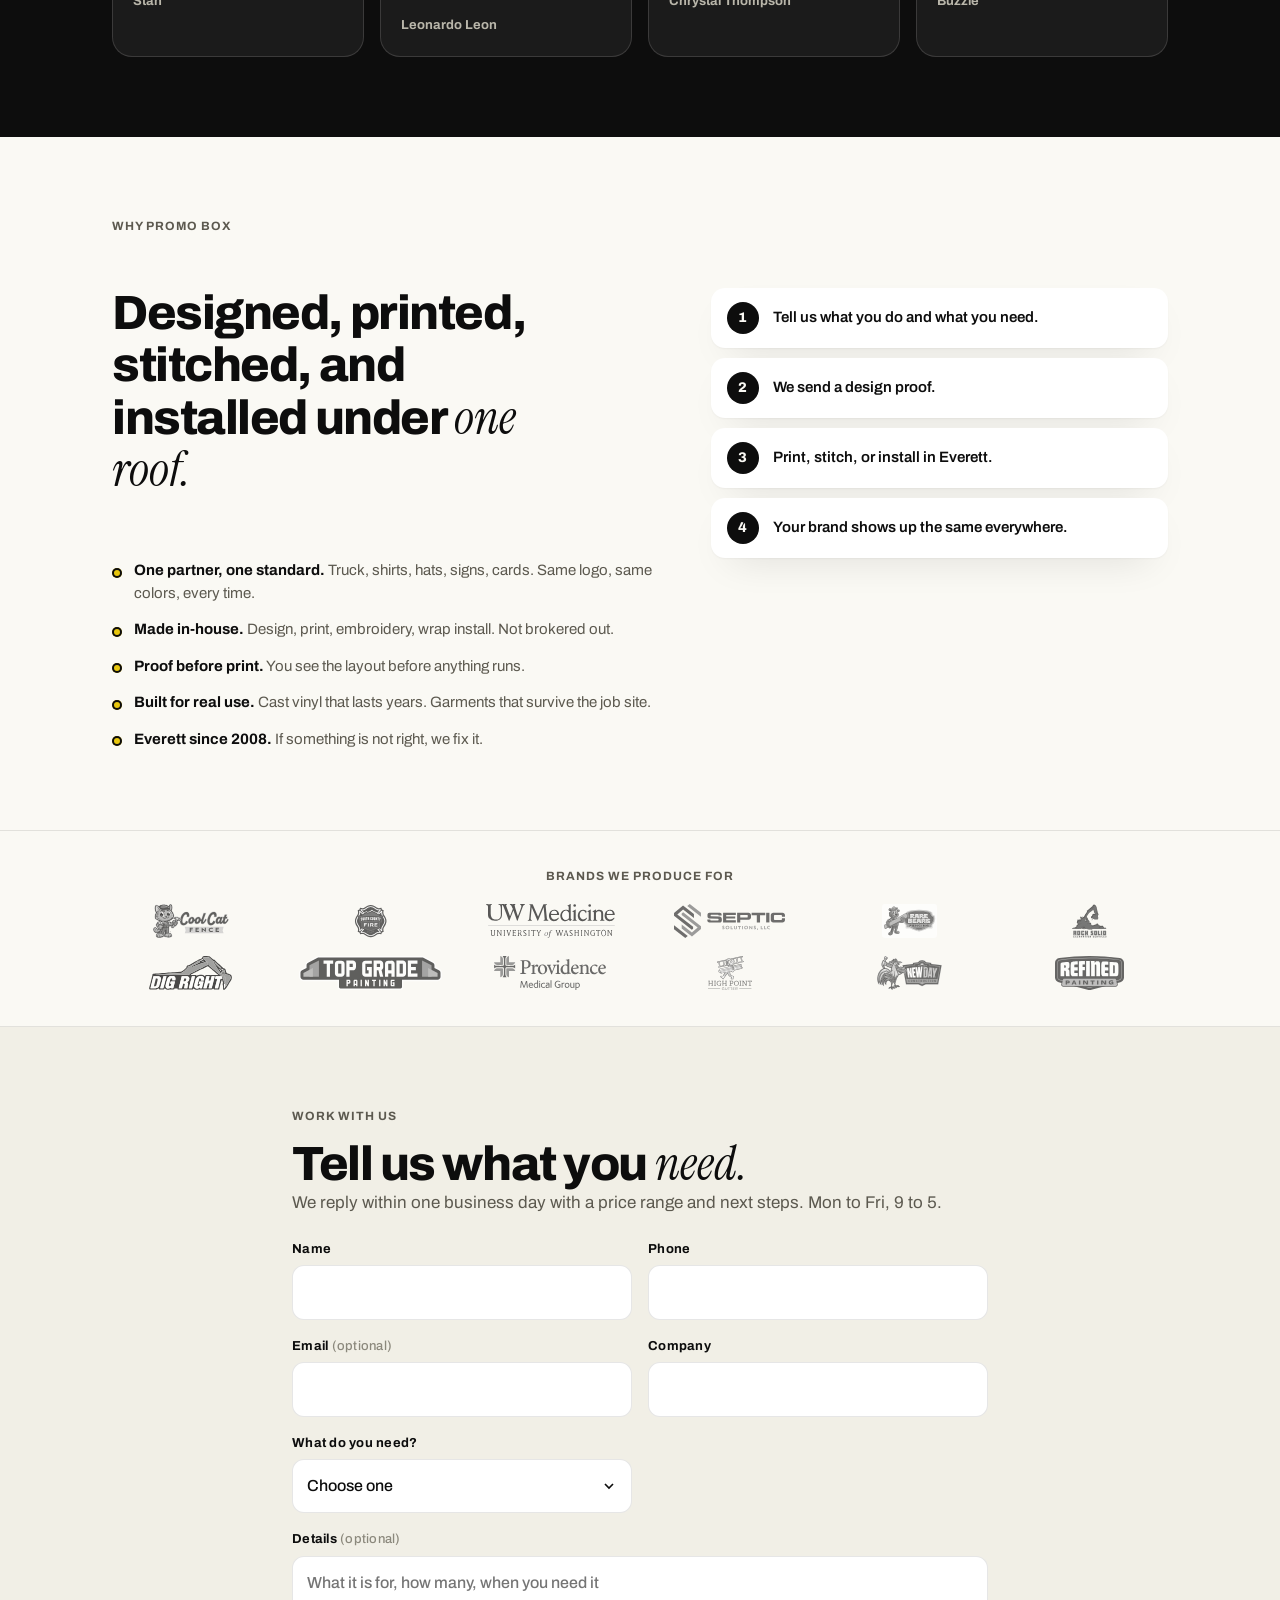
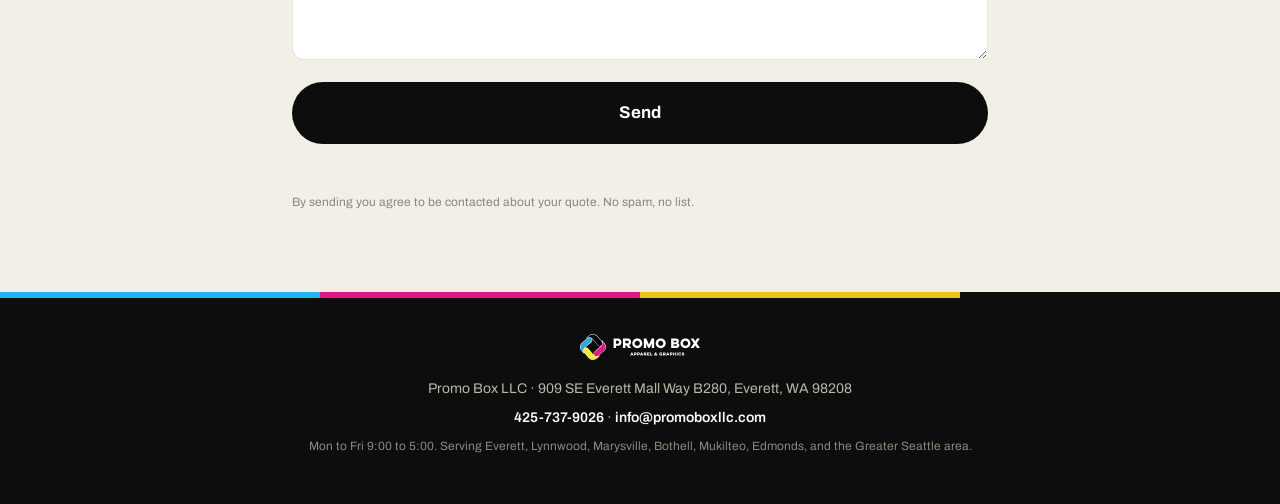
==== commit 6bb755ad: "site: 2026-09-03_1556" ====
--- a/index.html
+++ b/index.html
@@ -31,9 +31,7 @@
 
 <section class="hero" id="top">
   <div class="wrap">
-    <p class="eyebrow">You found the code</p>
     <h1>Watch this before you put your <span class="em">phone away.</span></h1>
-    <p class="sub">One short video. Everything the Everett shop makes for local businesses: vehicle wraps, embroidery, apparel, signs, banners, print. Press play.</p>
   </div>
 
   <div class="vsl-wrap">
@@ -48,11 +46,10 @@
       </div>
       <button class="vsl-sound" id="vsl-sound" type="button" hidden>Tap for sound</button>
     </div>
-    <p class="vsl-under">Then tell us what you need, in about 30 seconds. Or don't. The video is the point.</p>
   </div>
 
 <div class="wrap hero-cta" id="hero-cta">
-    <a class="btn btn-primary btn-lg" href="#quote">Get a Quote</a>
+    <a class="btn btn-primary btn-lg" href="#quote">Work With Us</a>
     <p class="cta-note">Proof before anything prints. No pressure. Or call <a href="tel:+14257379026">425-737-9026</a>.</p>
     <p class="proof-line">4.9 ★ from 114 Google reviews · Everett, WA since 2008</p>
   </div>
@@ -93,7 +90,7 @@
     <figure><img src="assets/wraps/stk-trailer-640.webp" srcset="assets/wraps/stk-trailer-640.webp 640w, assets/wraps/stk-trailer-1200.webp 1200w" sizes="(min-width:720px) 33vw, 50vw" alt="STK Construction trailer wrap" loading="lazy" width="1200" height="900"><figcaption>STK Construction · trailer</figcaption></figure>
     <figure><img src="assets/shop/apparel-jacket-640.webp" srcset="assets/shop/apparel-jacket-640.webp 640w, assets/shop/apparel-jacket-1200.webp 1200w" sizes="(min-width:720px) 33vw, 50vw" alt="Embroidered work jacket" loading="lazy" width="1200" height="900"><figcaption>Embroidered jackets</figcaption></figure>
   </div>
-  <div class="wrap center"><a class="btn btn-primary" href="#quote">Get a Quote</a></div>
+  <div class="wrap center"><a class="btn btn-primary" href="#quote">Work With Us</a></div>
 </section>
 
 <section class="reviews">
@@ -151,7 +148,7 @@
 
 <section class="quote" id="quote">
   <div class="wrap">
-    <p class="eyebrow">Get a quote</p>
+    <p class="eyebrow">Work with us</p>
     <h2>Tell us what you <span class="em">need.</span></h2>
     <p class="sub">We reply within one business day with a price range and next steps. Mon to Fri, 9 to 5.</p>
     <form id="quote-form" novalidate>
@@ -167,7 +164,7 @@
       </label>
       <label><span class="lbl">Details <span class="opt">(optional)</span></span><textarea name="description" rows="3" placeholder="What it is for, how many, when you need it"></textarea></label>
       <div class="hp" aria-hidden="true"><label>Website<input type="text" name="website" tabindex="-1" autocomplete="off"></label></div>
-      <button class="btn btn-primary btn-lg" type="submit">Send My Quote Request</button>
+      <button class="btn btn-primary btn-lg" type="submit">Send</button>
       <p class="form-status" id="form-status" role="status" aria-live="polite"></p>
       <p class="micro">By sending you agree to be contacted about your quote. No spam, no list.</p>
     </form>
@@ -191,7 +188,7 @@
 </footer>
 
 <div class="sticky-cta" id="sticky-cta" hidden>
-  <a class="btn btn-primary" href="#quote">Get a Quote</a>
+  <a class="btn btn-primary" href="#quote">Work With Us</a>
   <a class="btn btn-ghost on-dark" href="tel:+14257379026" aria-label="Call 425-737-9026">Call</a>
 </div>
 
--- a/styles.css
+++ b/styles.css
@@ -60,7 +60,7 @@
 
 /* hero */
 .hero{padding:28px 0 32px;text-align:center}
-.hero h1{margin:0 auto 14px;max-width:13ch}
+.hero h1{margin:0 auto;max-width:13ch}
 .hero .sub{max-width:34ch;margin:0 auto}
 .vsl-wrap{padding:20px var(--gutter) 0}
 .vsl{position:relative;aspect-ratio:16/9;width:100%;max-width:960px;margin:0 auto;border-radius:var(--r-media);overflow:hidden;background:var(--ink);box-shadow:var(--shadow-card)}
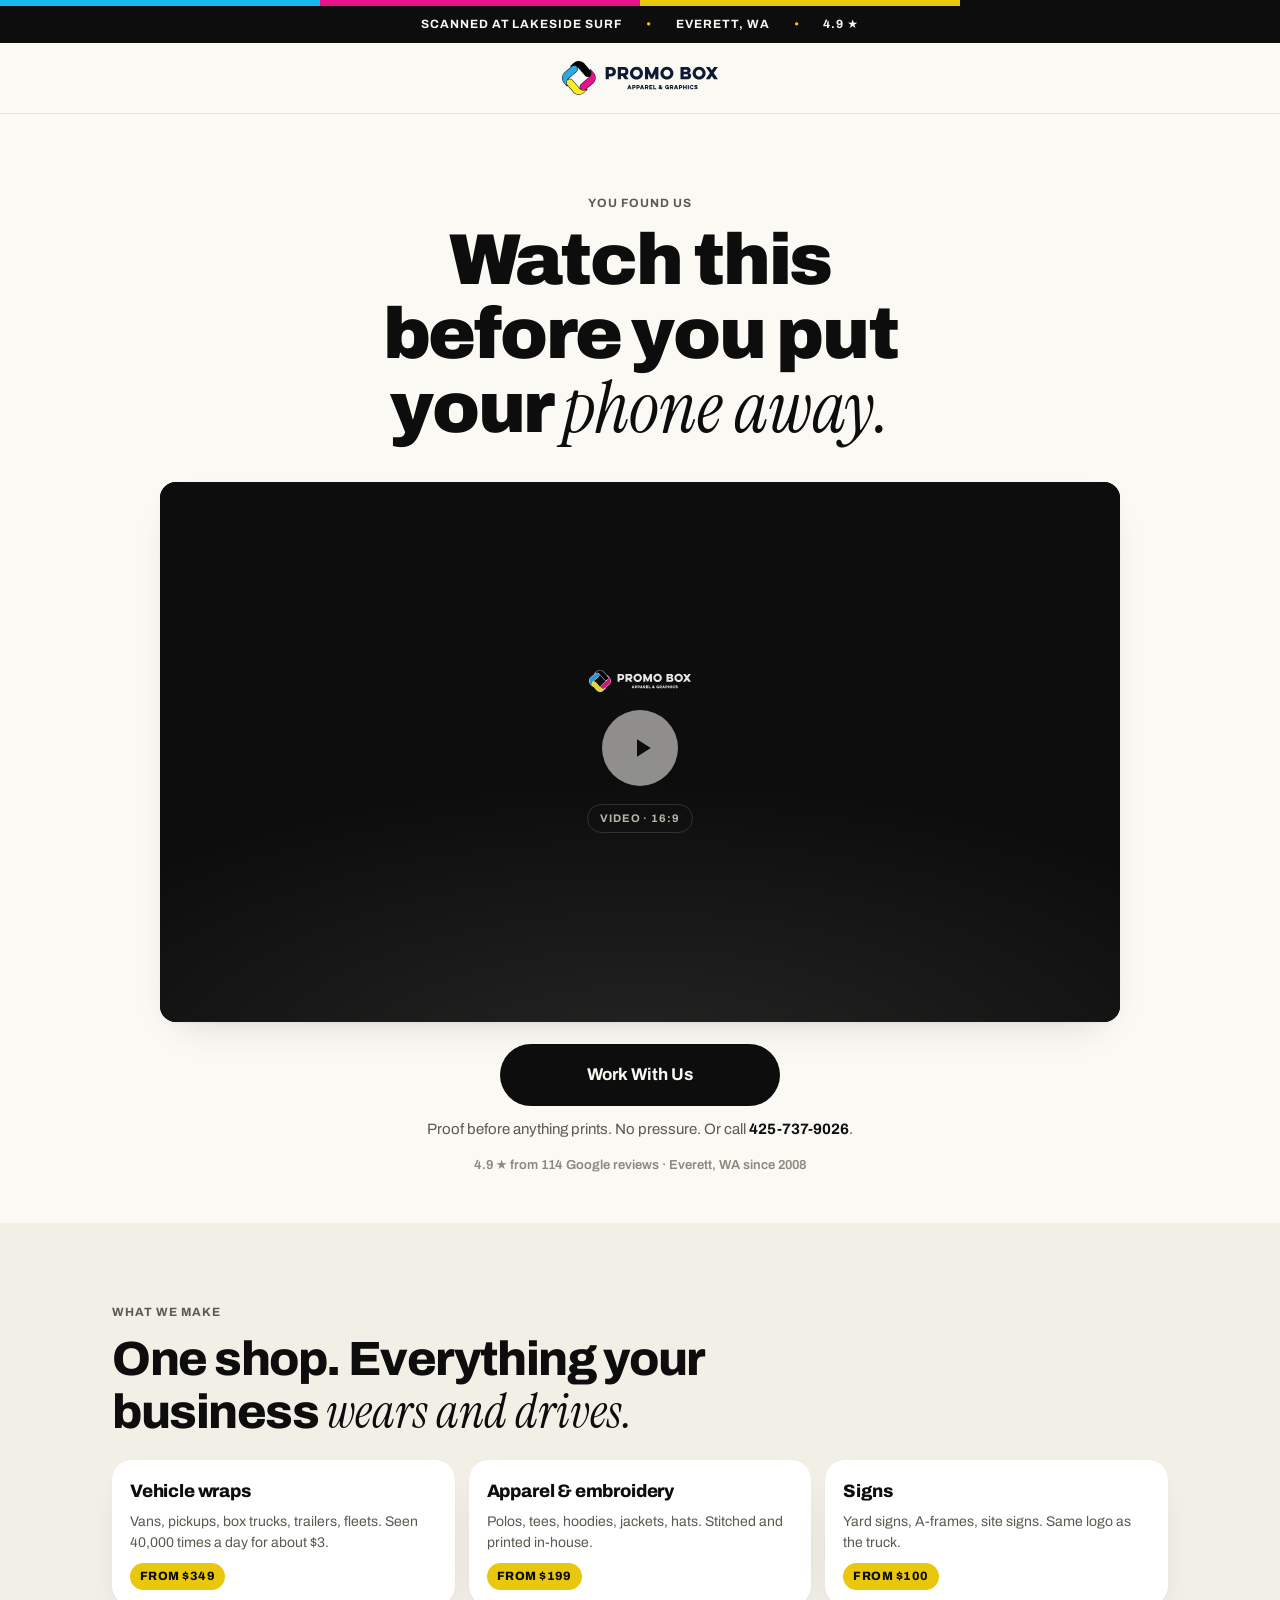
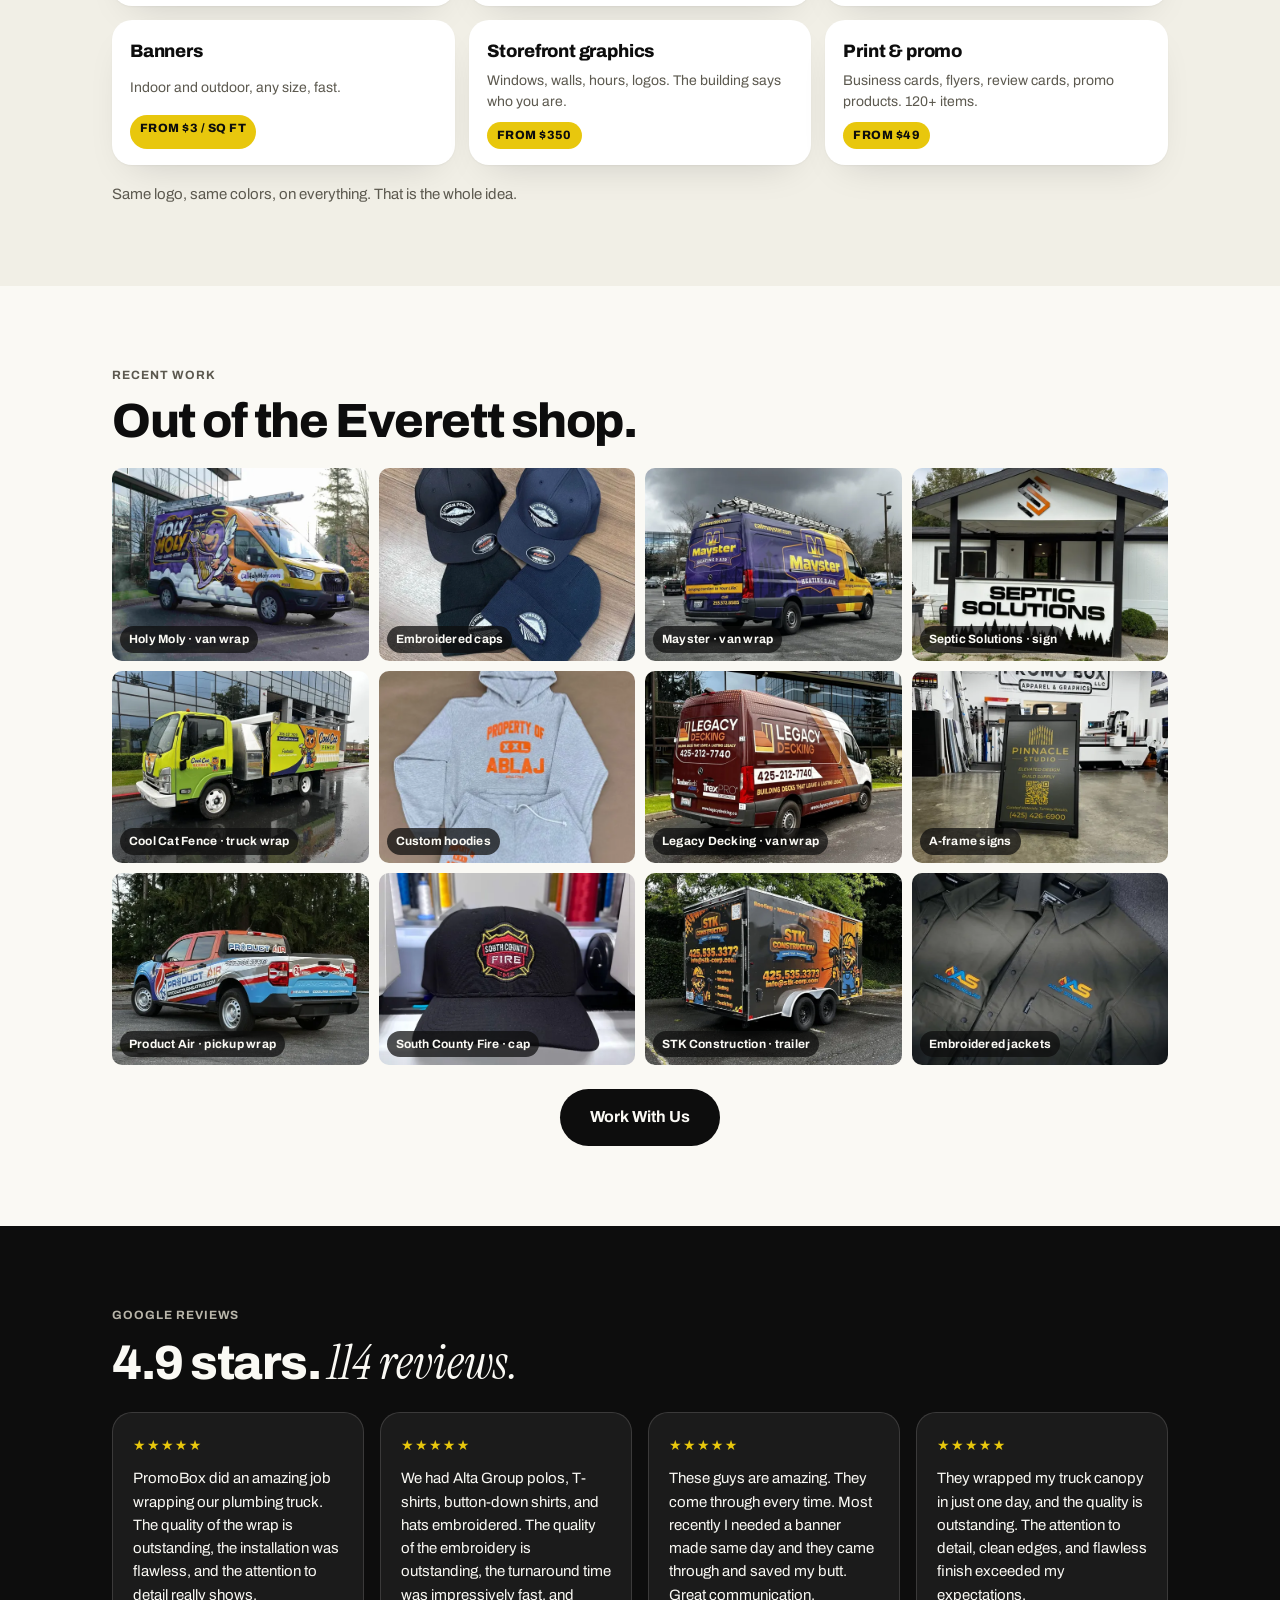
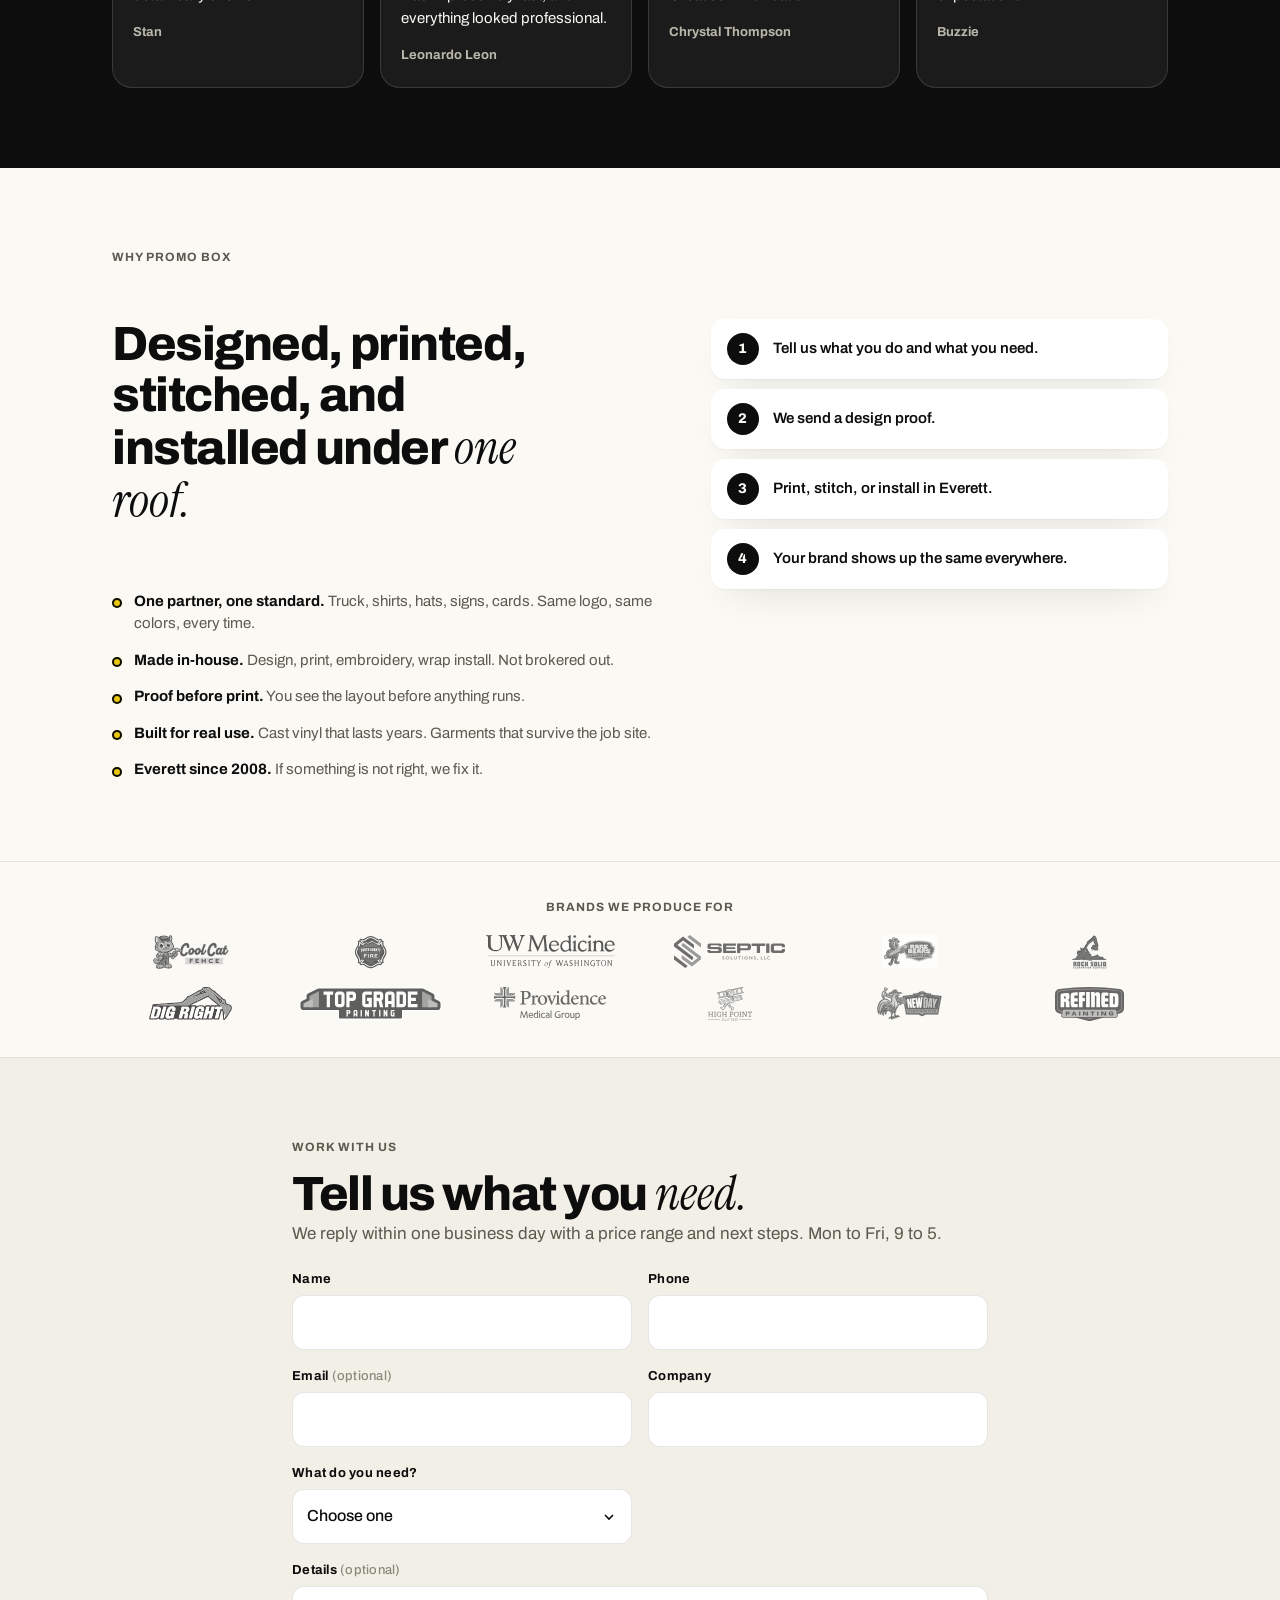
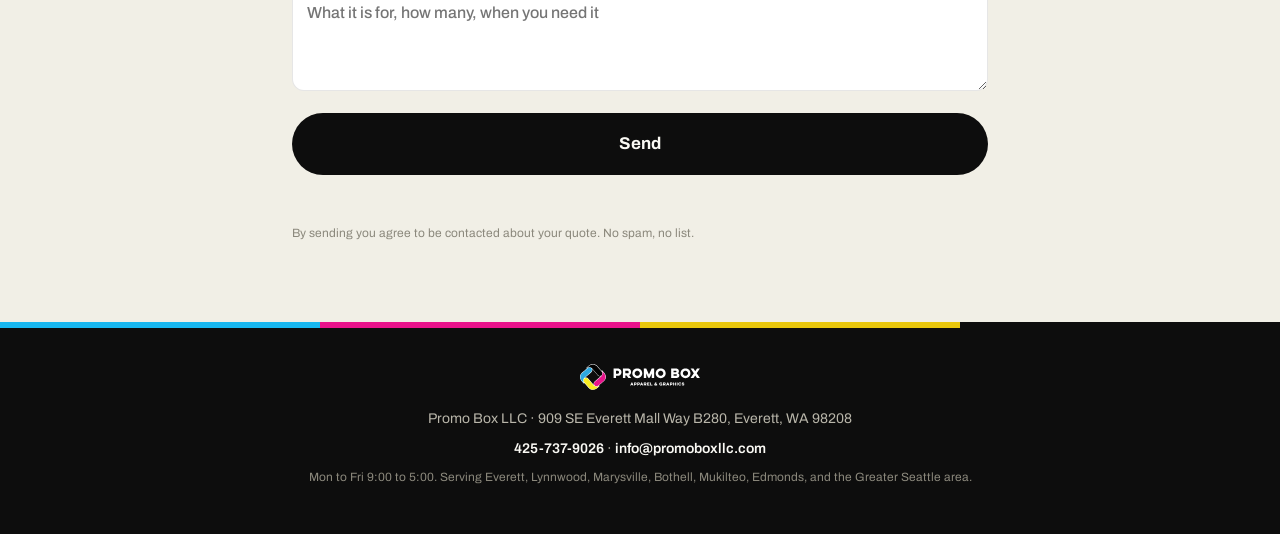
==== commit e23c3043: "site: 2026-09-03_1556" ====
--- a/index.html
+++ b/index.html
@@ -31,6 +31,7 @@
 
 <section class="hero" id="top">
   <div class="wrap">
+    <p class="eyebrow">You found us</p>
     <h1>Watch this before you put your <span class="em">phone away.</span></h1>
   </div>
 
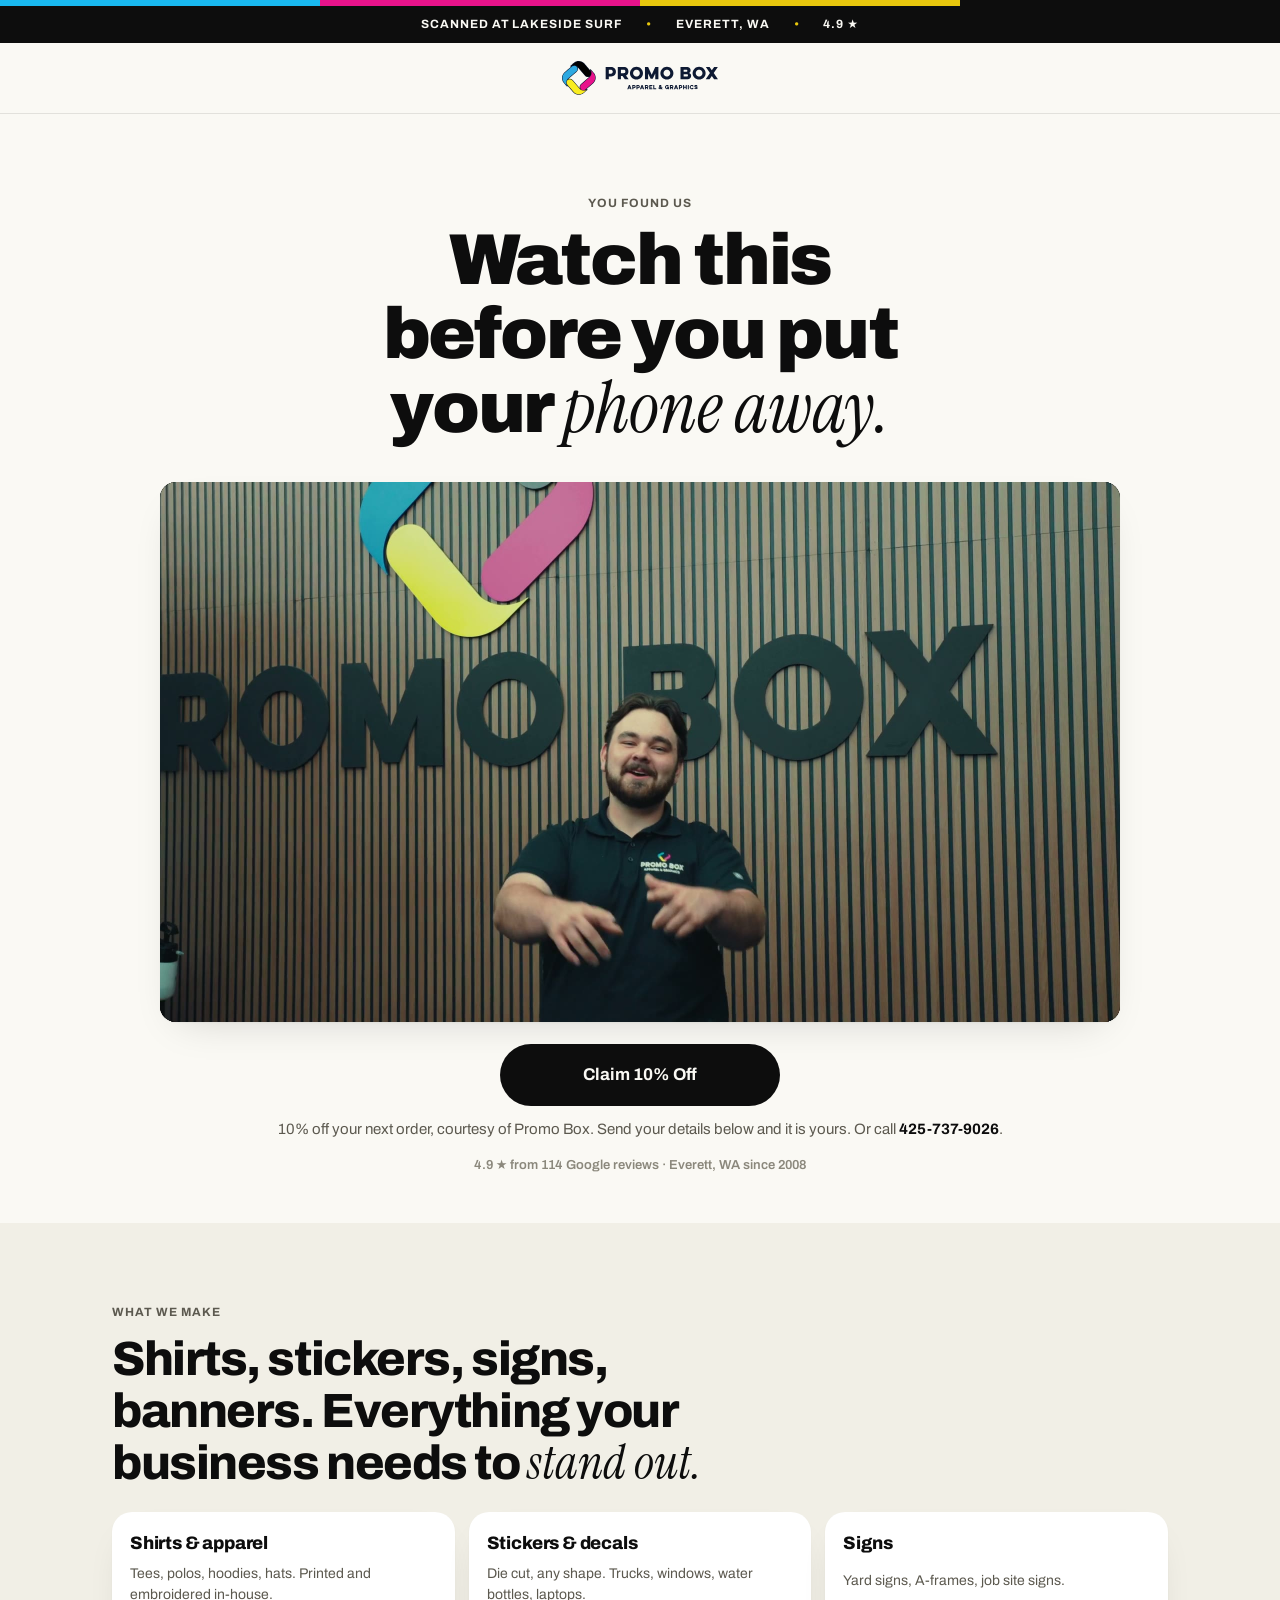
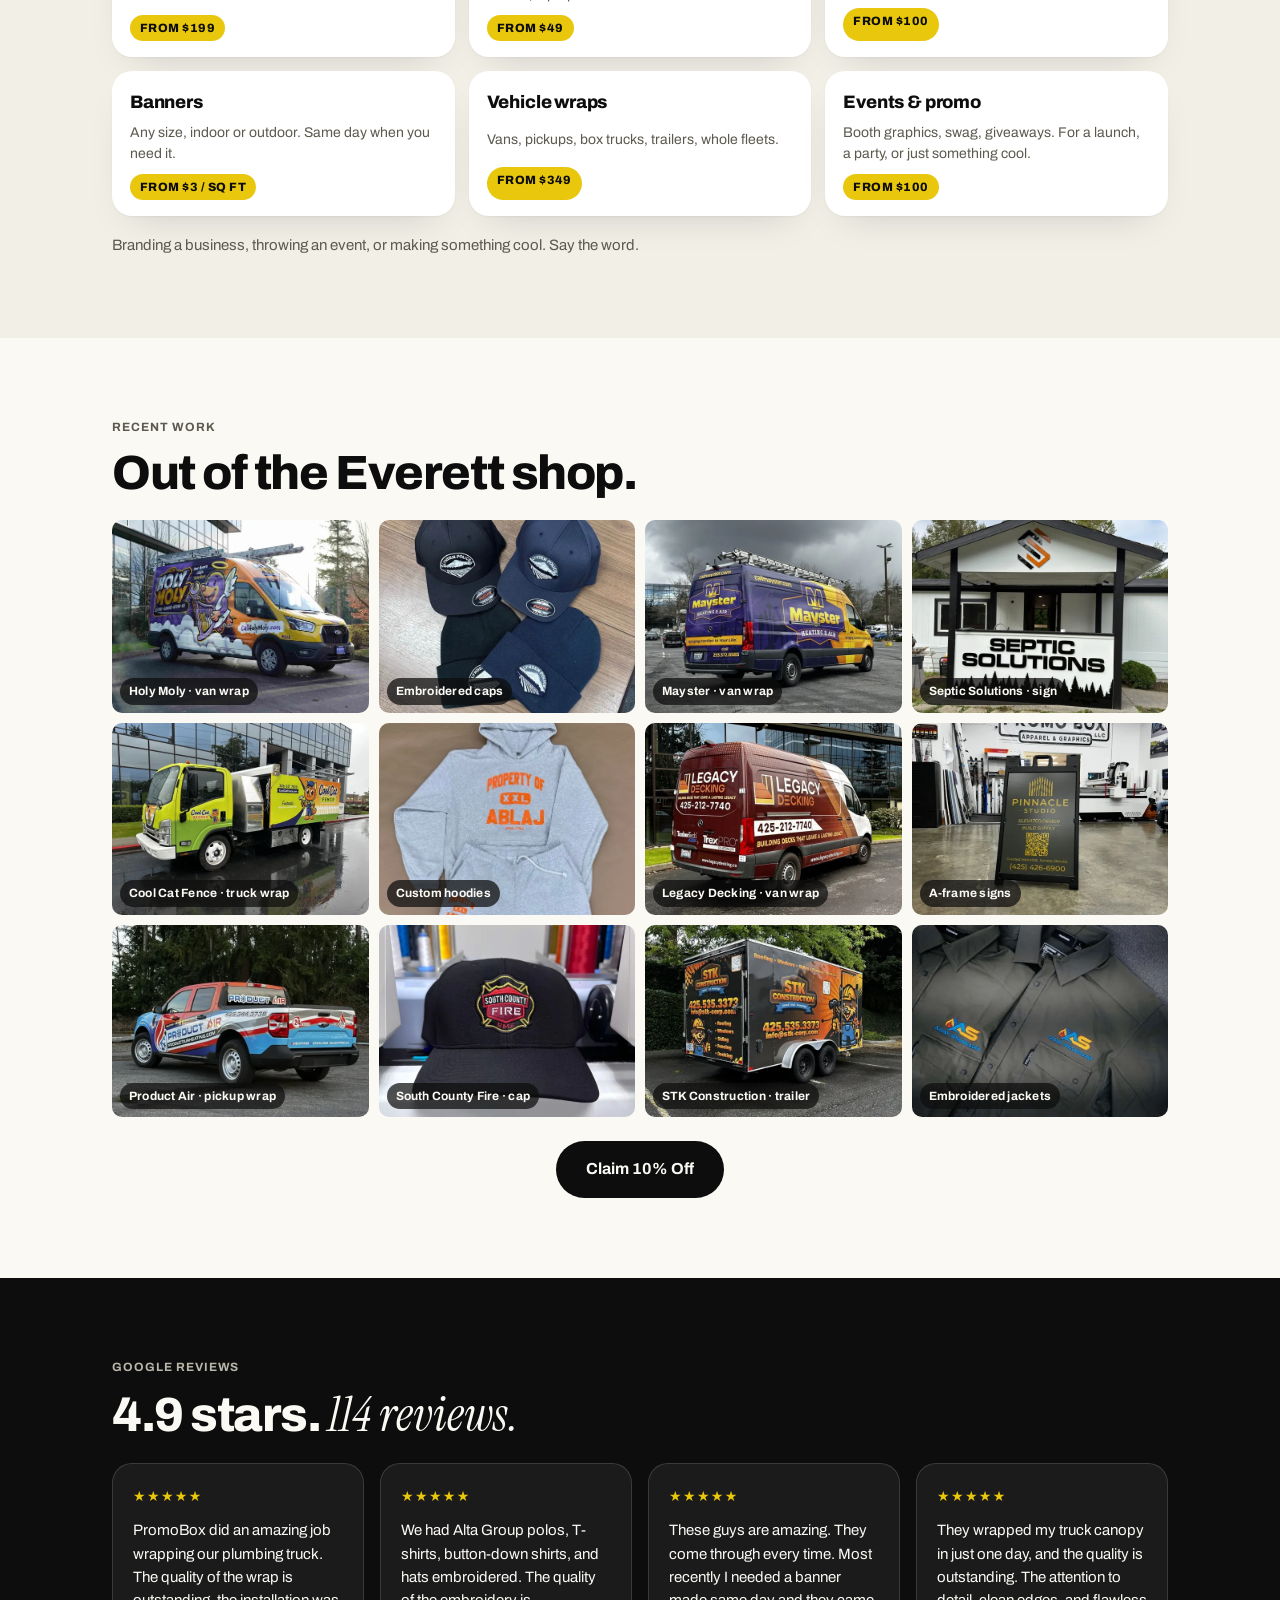
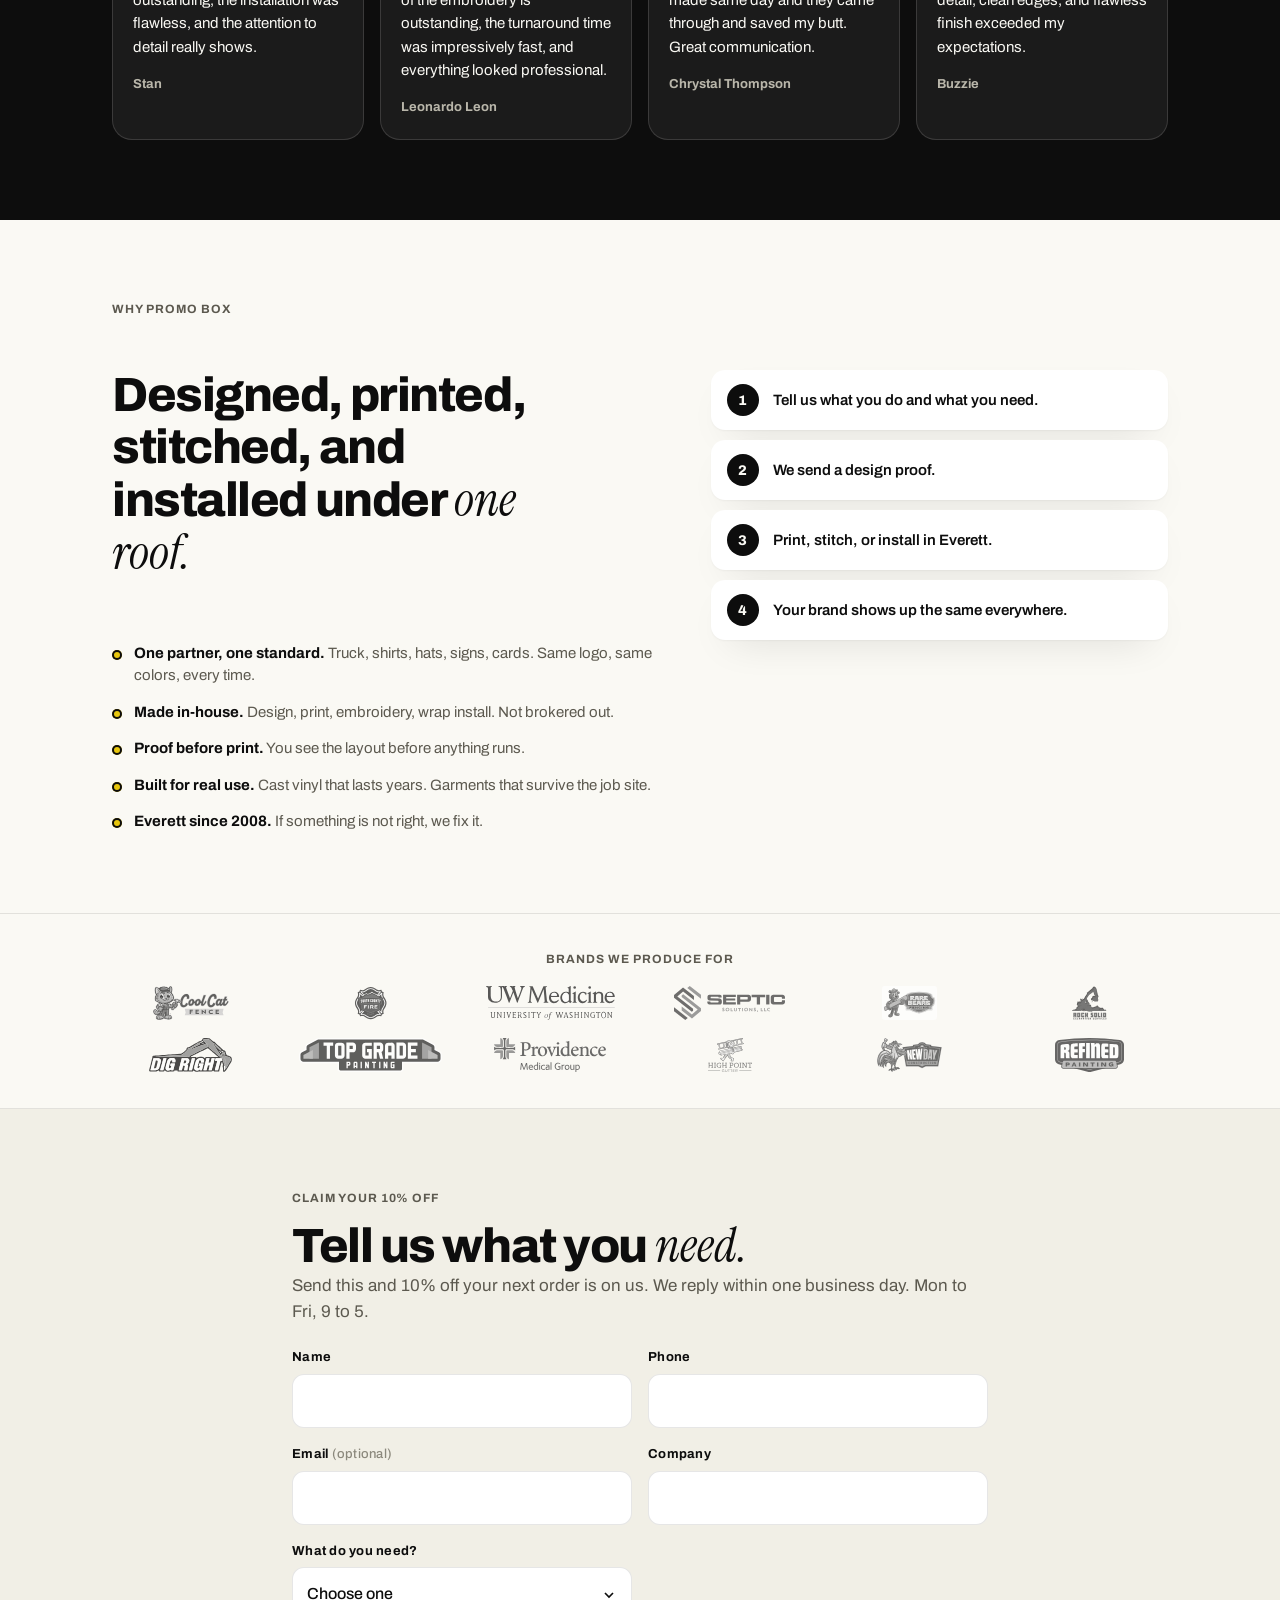
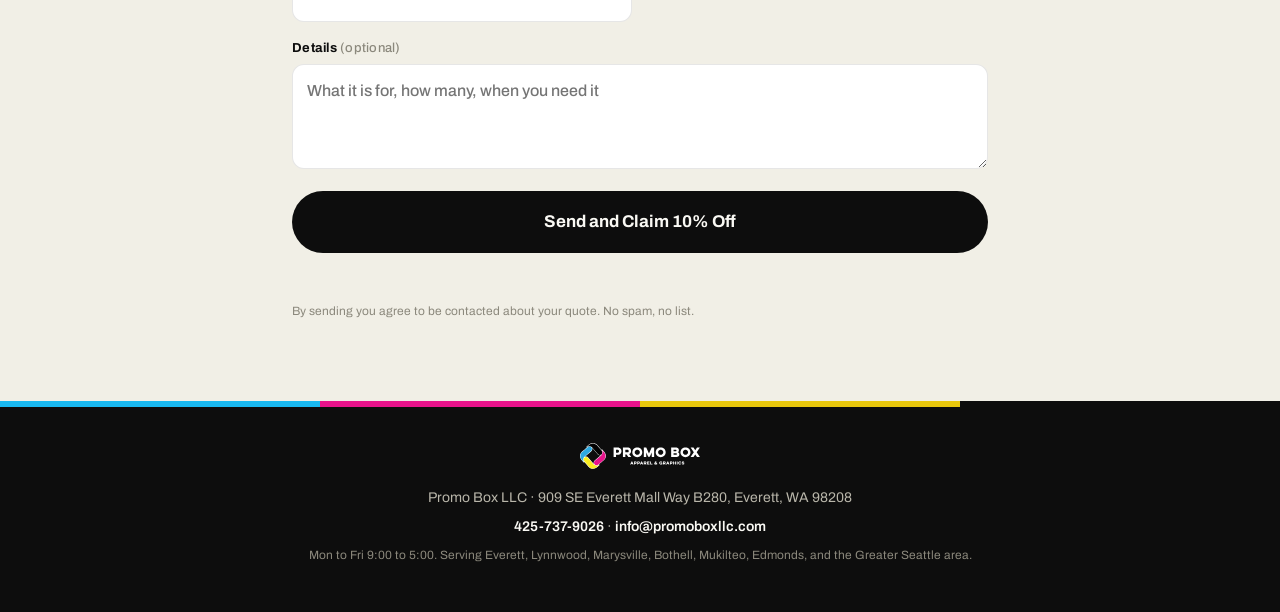
==== commit b8b73606: "site: 2026-09-03_1600" ====
--- a/index.html
+++ b/index.html
@@ -8,7 +8,7 @@
 <meta name="robots" content="noindex, nofollow">
 <meta property="og:title" content="Watch this before you put your phone away.">
 <meta property="og:description" content="Vehicle wraps, embroidery, apparel, signs, banners, print. One Everett shop since 2008. Watch the video.">
-<meta property="og:image" content="assets/wraps/holymoly-van-1200.webp">
+<meta property="og:image" content="assets/vsl-poster.jpg">
 <link rel="icon" type="image/png" href="assets/favicon.png">
 <link rel="preconnect" href="https://fonts.googleapis.com">
 <link rel="preconnect" href="https://fonts.gstatic.com" crossorigin>
@@ -50,8 +50,8 @@
   </div>
 
 <div class="wrap hero-cta" id="hero-cta">
-    <a class="btn btn-primary btn-lg" href="#quote">Work With Us</a>
-    <p class="cta-note">Proof before anything prints. No pressure. Or call <a href="tel:+14257379026">425-737-9026</a>.</p>
+    <a class="btn btn-primary btn-lg" href="#quote">Claim 10% Off</a>
+    <p class="cta-note">10% off your next order, courtesy of Promo Box. Send your details below and it is yours. Or call <a href="tel:+14257379026">425-737-9026</a>.</p>
     <p class="proof-line">4.9 ★ from 114 Google reviews · Everett, WA since 2008</p>
   </div>
 </section>
@@ -59,16 +59,16 @@
 <section class="services">
   <div class="wrap">
     <p class="eyebrow">What we make</p>
-    <h2>One shop. Everything your business <span class="em">wears and drives.</span></h2>
+    <h2>Shirts, stickers, signs, banners. Everything your business needs to <span class="em">stand out.</span></h2>
     <div class="svc-grid">
-      <a class="svc" href="#quote"><strong>Vehicle wraps</strong><span>Vans, pickups, box trucks, trailers, fleets. Seen 40,000 times a day for about $3.</span><em>from $349</em></a>
-      <a class="svc" href="#quote"><strong>Apparel &amp; embroidery</strong><span>Polos, tees, hoodies, jackets, hats. Stitched and printed in-house.</span><em>from $199</em></a>
-      <a class="svc" href="#quote"><strong>Signs</strong><span>Yard signs, A-frames, site signs. Same logo as the truck.</span><em>from $100</em></a>
-      <a class="svc" href="#quote"><strong>Banners</strong><span>Indoor and outdoor, any size, fast.</span><em>from $3 / sq ft</em></a>
-      <a class="svc" href="#quote"><strong>Storefront graphics</strong><span>Windows, walls, hours, logos. The building says who you are.</span><em>from $350</em></a>
-      <a class="svc" href="#quote"><strong>Print &amp; promo</strong><span>Business cards, flyers, review cards, promo products. 120+ items.</span><em>from $49</em></a>
+      <a class="svc" href="#quote"><strong>Shirts &amp; apparel</strong><span>Tees, polos, hoodies, hats. Printed and embroidered in-house.</span><em>from $199</em></a>
+      <a class="svc" href="#quote"><strong>Stickers &amp; decals</strong><span>Die cut, any shape. Trucks, windows, water bottles, laptops.</span><em>from $49</em></a>
+      <a class="svc" href="#quote"><strong>Signs</strong><span>Yard signs, A-frames, job site signs.</span><em>from $100</em></a>
+      <a class="svc" href="#quote"><strong>Banners</strong><span>Any size, indoor or outdoor. Same day when you need it.</span><em>from $3 / sq ft</em></a>
+      <a class="svc" href="#quote"><strong>Vehicle wraps</strong><span>Vans, pickups, box trucks, trailers, whole fleets.</span><em>from $349</em></a>
+      <a class="svc" href="#quote"><strong>Events &amp; promo</strong><span>Booth graphics, swag, giveaways. For a launch, a party, or just something cool.</span><em>from $100</em></a>
     </div>
-    <p class="svc-note">Same logo, same colors, on everything. That is the whole idea.</p>
+    <p class="svc-note">Branding a business, throwing an event, or making something cool. Say the word.</p>
   </div>
 </section>
 
@@ -91,7 +91,7 @@
     <figure><img src="assets/wraps/stk-trailer-640.webp" srcset="assets/wraps/stk-trailer-640.webp 640w, assets/wraps/stk-trailer-1200.webp 1200w" sizes="(min-width:720px) 33vw, 50vw" alt="STK Construction trailer wrap" loading="lazy" width="1200" height="900"><figcaption>STK Construction · trailer</figcaption></figure>
     <figure><img src="assets/shop/apparel-jacket-640.webp" srcset="assets/shop/apparel-jacket-640.webp 640w, assets/shop/apparel-jacket-1200.webp 1200w" sizes="(min-width:720px) 33vw, 50vw" alt="Embroidered work jacket" loading="lazy" width="1200" height="900"><figcaption>Embroidered jackets</figcaption></figure>
   </div>
-  <div class="wrap center"><a class="btn btn-primary" href="#quote">Work With Us</a></div>
+  <div class="wrap center"><a class="btn btn-primary" href="#quote">Claim 10% Off</a></div>
 </section>
 
 <section class="reviews">
@@ -149,9 +149,9 @@
 
 <section class="quote" id="quote">
   <div class="wrap">
-    <p class="eyebrow">Work with us</p>
+    <p class="eyebrow">Claim your 10% off</p>
     <h2>Tell us what you <span class="em">need.</span></h2>
-    <p class="sub">We reply within one business day with a price range and next steps. Mon to Fri, 9 to 5.</p>
+    <p class="sub">Send this and 10% off your next order is on us. We reply within one business day. Mon to Fri, 9 to 5.</p>
     <form id="quote-form" novalidate>
       <label>Name<input type="text" name="name" autocomplete="name" required></label>
       <label>Phone<input type="tel" name="phone" autocomplete="tel" inputmode="tel" required></label>
@@ -165,12 +165,12 @@
       </label>
       <label><span class="lbl">Details <span class="opt">(optional)</span></span><textarea name="description" rows="3" placeholder="What it is for, how many, when you need it"></textarea></label>
       <div class="hp" aria-hidden="true"><label>Website<input type="text" name="website" tabindex="-1" autocomplete="off"></label></div>
-      <button class="btn btn-primary btn-lg" type="submit">Send</button>
+      <button class="btn btn-primary btn-lg" type="submit">Send and Claim 10% Off</button>
       <p class="form-status" id="form-status" role="status" aria-live="polite"></p>
       <p class="micro">By sending you agree to be contacted about your quote. No spam, no list.</p>
     </form>
     <div class="form-done" id="form-done" hidden>
-      <h3>Got it.</h3>
+      <h3>Got it. Your 10% off is locked in.</h3>
       <p>We will call or text within one business day. Need it faster? Call <a href="tel:+14257379026">425-737-9026</a>.</p>
     </div>
   </div>
@@ -189,7 +189,7 @@
 </footer>
 
 <div class="sticky-cta" id="sticky-cta" hidden>
-  <a class="btn btn-primary" href="#quote">Work With Us</a>
+  <a class="btn btn-primary" href="#quote">Claim 10% Off</a>
   <a class="btn btn-ghost on-dark" href="tel:+14257379026" aria-label="Call 425-737-9026">Call</a>
 </div>
 
